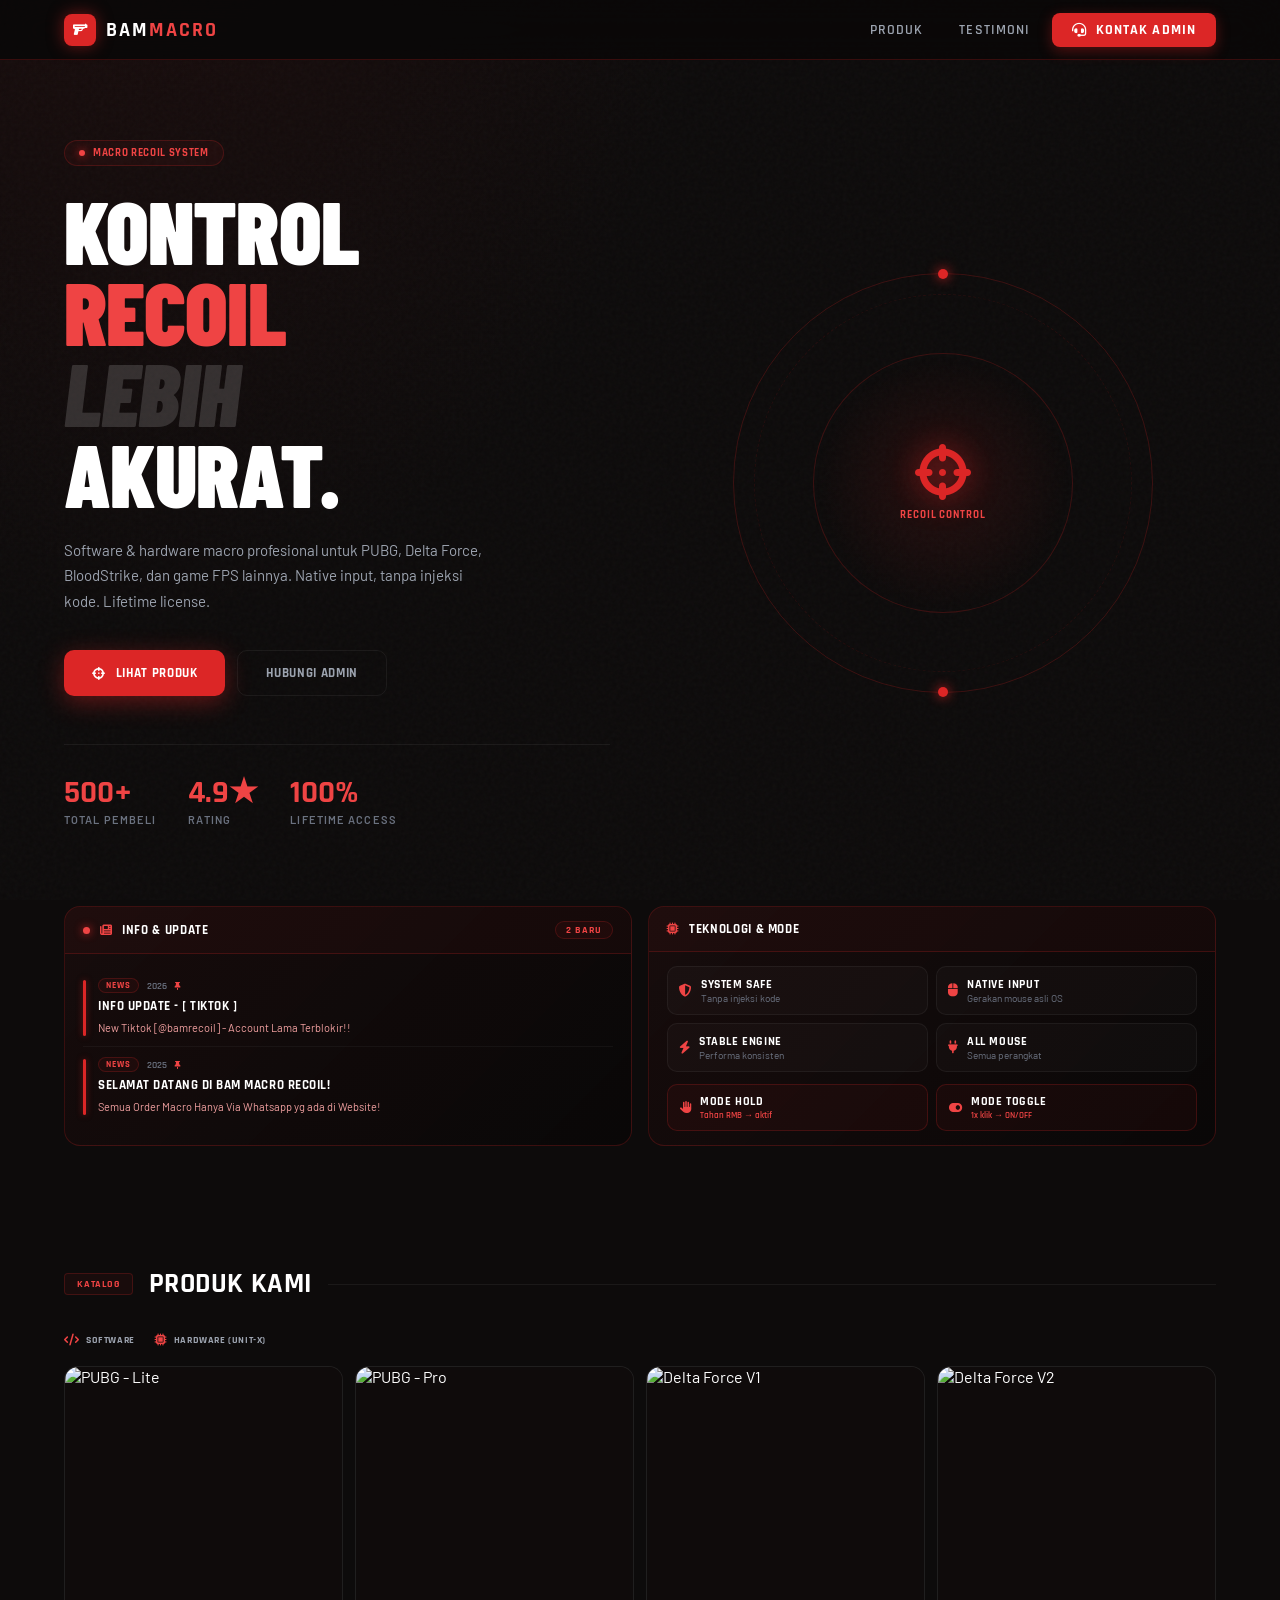
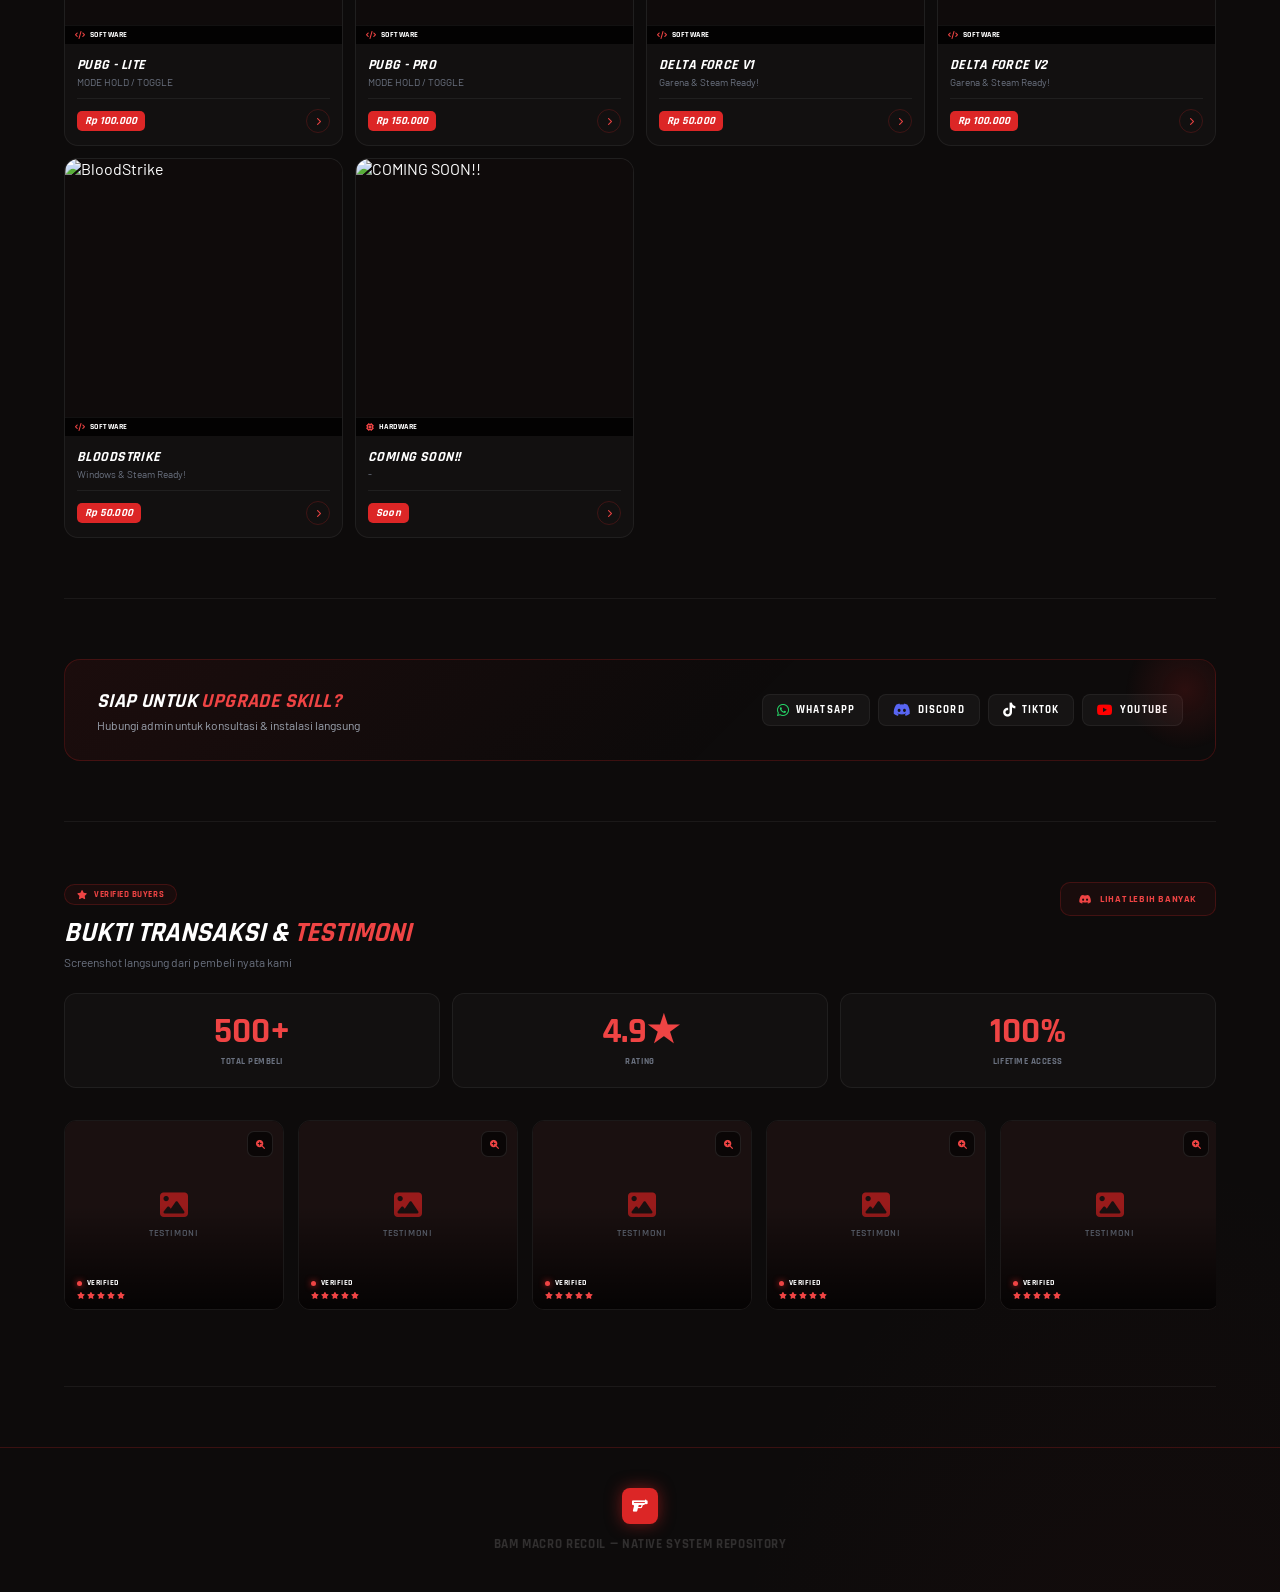
==== index.html @ 026c3eda "Add files via upload" ====
<!DOCTYPE html>
<html lang="id">
<head>
    <meta charset="UTF-8">
    <meta name="viewport" content="width=device-width, initial-scale=1.0">
    <title>BAM MACRO RECOIL</title>
    <link rel="stylesheet" href="https://cdnjs.cloudflare.com/ajax/libs/font-awesome/6.5.1/css/all.min.css">
    <link rel="preconnect" href="https://fonts.googleapis.com">
    <link href="https://fonts.googleapis.com/css2?family=Rajdhani:wght@400;500;600;700&family=Barlow+Condensed:ital,wght@0,400;0,700;0,900;1,400;1,700;1,900&family=Barlow:wght@400;500;600;700&display=swap" rel="stylesheet">
    <style>
        :root {
            --bg:        #0d0b0b;
            --bg2:       #120e0e;
            --bg3:       #1a1010;
            --red:       #dc2626;
            --red-bright:#ef4444;
            --red-dim:   #991b1b;
            --red-glow:  rgba(220,38,38,0.18);
            --red-border:rgba(220,38,38,0.22);
            --red-subtle:rgba(220,38,38,0.06);
            --white:     #ffffff;
            --gray:      #9ca3af;
            --gray-dim:  #6b7280;
            --card-bg:   rgba(255,255,255,0.025);
            --border:    rgba(255,255,255,0.06);
        }

        * { box-sizing: border-box; margin: 0; padding: 0; }

        html { scroll-behavior: smooth; }

        body {
            background-color: var(--bg);
            background-image:
                radial-gradient(ellipse 80% 50% at 10% -10%, rgba(220,38,38,0.08) 0%, transparent 60%),
                radial-gradient(ellipse 60% 40% at 90% 110%, rgba(153,27,27,0.06) 0%, transparent 60%);
            color: var(--white);
            font-family: 'Barlow', sans-serif;
            min-height: 100vh;
            overflow-x: hidden;
        }

        /* ── NOISE TEXTURE OVERLAY ── */
        body::before {
            content: '';
            position: fixed;
            inset: 0;
            background-image: url("data:image/svg+xml,%3Csvg viewBox='0 0 256 256' xmlns='http://www.w3.org/2000/svg'%3E%3Cfilter id='n'%3E%3CfeTurbulence type='fractalNoise' baseFrequency='0.9' numOctaves='4' stitchTiles='stitch'/%3E%3C/filter%3E%3Crect width='100%25' height='100%25' filter='url(%23n)' opacity='1'/%3E%3C/svg%3E");
            opacity: 0.03;
            pointer-events: none;
            z-index: 0;
        }

        /* ── TYPOGRAPHY ── */
        .font-display { font-family: 'Rajdhani', sans-serif; }

        /* ── NAVBAR ── */
        nav {
            position: fixed;
            top: 0; left: 0; right: 0;
            z-index: 100;
            height: 60px;
            display: flex;
            align-items: center;
            background: rgba(10, 8, 8, 0.92);
            backdrop-filter: blur(20px);
            border-bottom: 1px solid var(--red-border);
        }

        .nav-inner {
            max-width: 1200px;
            margin: 0 auto;
            padding: 0 24px;
            width: 100%;
            display: flex;
            align-items: center;
            justify-content: space-between;
        }

        .nav-logo {
            display: flex;
            align-items: center;
            gap: 10px;
            text-decoration: none;
        }

        .logo-icon {
            width: 32px; height: 32px;
            background: var(--red);
            border-radius: 8px;
            display: flex; align-items: center; justify-content: center;
            box-shadow: 0 0 16px rgba(220,38,38,0.5);
        }

        .logo-text {
            font-family: 'Rajdhani', sans-serif;
            font-weight: 700;
            font-size: 20px;
            letter-spacing: 0.1em;
            text-transform: uppercase;
            color: #fff;
        }

        .logo-text span { color: var(--red-bright); }

        .nav-links {
            display: flex;
            align-items: center;
            gap: 8px;
        }

        .nav-link {
            font-family: 'Rajdhani', sans-serif;
            font-weight: 600;
            font-size: 14px;
            letter-spacing: 0.08em;
            text-transform: uppercase;
            color: var(--gray);
            text-decoration: none;
            padding: 6px 14px;
            border-radius: 6px;
            transition: all 0.2s;
        }

        .nav-link:hover { color: #fff; background: rgba(255,255,255,0.05); }

        .nav-cta {
            font-family: 'Rajdhani', sans-serif;
            font-weight: 700;
            font-size: 14px;
            letter-spacing: 0.08em;
            text-transform: uppercase;
            background: var(--red);
            color: #fff;
            border: none;
            padding: 8px 20px;
            border-radius: 8px;
            cursor: pointer;
            transition: all 0.2s;
            display: flex; align-items: center; gap: 8px;
            box-shadow: 0 4px 14px rgba(220,38,38,0.35);
        }

        .nav-cta:hover {
            background: var(--red-bright);
            box-shadow: 0 4px 20px rgba(220,38,38,0.5);
            transform: translateY(-1px);
        }

        /* ── HERO ── */
        .hero {
            position: relative;
            padding: 140px 24px 80px;
            max-width: 1200px;
            margin: 0 auto;
            display: grid;
            grid-template-columns: 1fr 1fr;
            gap: 60px;
            align-items: center;
        }

        @media (max-width: 768px) {
            .hero { grid-template-columns: 1fr; padding: 100px 16px 60px; gap: 40px; }
            .hero-visual { display: none; }
            nav .nav-link { display: none; }
        }

        .hero-eyebrow {
            display: inline-flex;
            align-items: center;
            gap: 8px;
            font-family: 'Rajdhani', sans-serif;
            font-weight: 700;
            font-size: 11px;
            letter-spacing: 0.06em;
            text-transform: uppercase;
            color: var(--red-bright);
            background: var(--red-subtle);
            border: 1px solid var(--red-border);
            padding: 5px 14px;
            border-radius: 99px;
            margin-bottom: 24px;
        }

        .hero-eyebrow .dot {
            width: 6px; height: 6px;
            border-radius: 50%;
            background: var(--red-bright);
            box-shadow: 0 0 8px var(--red);
            animation: blink 1.4s ease infinite;
        }

        @keyframes blink { 0%,100%{opacity:1} 50%{opacity:0.3} }

        .hero-title {
            font-family: 'Barlow Condensed', sans-serif;
            font-weight: 900;
            font-size: clamp(52px, 7vw, 88px);
            line-height: 0.92;
            text-transform: uppercase;
            letter-spacing: -0.01em;
            margin-bottom: 24px;
        }

        .hero-title .line-red { color: var(--red-bright); display: block; }
        .hero-title .line-dim { color: rgba(255,255,255,0.15); display: block; font-style: italic; }

        .hero-desc {
            font-size: 15px;
            line-height: 1.7;
            color: var(--gray);
            margin-bottom: 36px;
            max-width: 420px;
        }

        .hero-actions {
            display: flex;
            gap: 12px;
            flex-wrap: wrap;
        }

        .btn-primary {
            font-family: 'Rajdhani', sans-serif;
            font-weight: 700;
            font-size: 13px;
            letter-spacing: 0.05em;
            text-transform: uppercase;
            background: var(--red);
            color: #fff;
            border: none;
            padding: 14px 28px;
            border-radius: 10px;
            cursor: pointer;
            transition: all 0.2s;
            display: flex; align-items: center; gap: 10px;
            box-shadow: 0 6px 24px rgba(220,38,38,0.4);
        }

        .btn-primary:hover {
            background: var(--red-bright);
            transform: translateY(-2px);
            box-shadow: 0 8px 30px rgba(220,38,38,0.55);
        }

        .btn-ghost {
            font-family: 'Rajdhani', sans-serif;
            font-weight: 700;
            font-size: 13px;
            letter-spacing: 0.05em;
            text-transform: uppercase;
            background: transparent;
            color: var(--gray);
            border: 1px solid var(--border);
            padding: 14px 28px;
            border-radius: 10px;
            cursor: pointer;
            transition: all 0.2s;
        }

        .btn-ghost:hover { border-color: rgba(255,255,255,0.2); color: #fff; }

        .hero-stats {
            display: flex;
            gap: 32px;
            margin-top: 48px;
            padding-top: 32px;
            border-top: 1px solid var(--border);
        }

        .hero-stat-num {
            font-family: 'Rajdhani', sans-serif;
            font-weight: 700;
            font-size: 32px;
            color: var(--red-bright);
            line-height: 1;
        }

        .hero-stat-label {
            font-size: 11px;
            color: var(--gray-dim);
            text-transform: uppercase;
            letter-spacing: 0.1em;
            font-weight: 600;
            margin-top: 4px;
        }

        /* Hero Visual */
        .hero-visual {
            position: relative;
            display: flex;
            align-items: center;
            justify-content: center;
        }

        .hero-visual-ring {
            width: 420px; height: 420px;
            border-radius: 50%;
            border: 1px solid var(--red-border);
            position: relative;
            display: flex; align-items: center; justify-content: center;
            animation: spin 20s linear infinite;
        }

        @keyframes spin { to { transform: rotate(360deg); } }

        .hero-visual-ring::before {
            content: '';
            position: absolute;
            inset: 20px;
            border-radius: 50%;
            border: 1px dashed rgba(220,38,38,0.1);
        }

        .hero-visual-center {
            width: 260px; height: 260px;
            border-radius: 50%;
            background: radial-gradient(circle, rgba(220,38,38,0.12) 0%, transparent 70%);
            border: 1px solid var(--red-border);
            display: flex; align-items: center; justify-content: center;
            animation: spin 20s linear infinite reverse;
            flex-direction: column;
            gap: 8px;
        }

        .hero-visual-icon {
            font-size: 56px;
            color: var(--red);
            text-shadow: 0 0 30px rgba(220,38,38,0.6);
        }

        .hero-visual-label {
            font-family: 'Rajdhani', sans-serif;
            font-weight: 700;
            font-size: 11px;
            letter-spacing: 0.08em;
            text-transform: uppercase;
            color: var(--red-bright);
        }

        .hero-orbit-dot {
            position: absolute;
            width: 10px; height: 10px;
            border-radius: 50%;
            background: var(--red);
            box-shadow: 0 0 12px var(--red);
        }

        /* ── MAIN CONTAINER ── */
        .container {
            max-width: 1200px;
            margin: 0 auto;
            padding: 0 24px;
            position: relative;
            z-index: 1;
        }

        /* ── SECTION HEADER ── */
        .section-header {
            display: flex;
            align-items: center;
            gap: 16px;
            margin-bottom: 32px;
        }

        .section-tag {
            font-family: 'Rajdhani', sans-serif;
            font-weight: 700;
            font-size: 10px;
            letter-spacing: 0.08em;
            text-transform: uppercase;
            color: var(--red-bright);
            background: var(--red-subtle);
            border: 1px solid var(--red-border);
            padding: 4px 12px;
            border-radius: 4px;
        }

        .section-title {
            font-family: 'Rajdhani', sans-serif;
            font-weight: 700;
            font-size: 28px;
            text-transform: uppercase;
            letter-spacing: 0.02em;
        }

        .section-line {
            flex: 1;
            height: 1px;
            background: var(--border);
        }

        /* ── DIVIDER ── */
        .divider {
            border: none;
            border-top: 1px solid var(--border);
            margin: 0;
        }

        /* ── SECTION WRAPPER ── */
        .section {
            padding: 60px 0;
            border-bottom: 1px solid var(--border);
        }

        /* ── ACCORDION ── */
        .accordion {
            border: 1px solid var(--red-border);
            border-radius: 12px;
            overflow: hidden;
            margin-bottom: 8px;
        }

        .accordion-trigger {
            width: 100%;
            background: var(--red-subtle);
            border: none;
            padding: 14px 18px;
            display: flex;
            align-items: center;
            justify-content: space-between;
            cursor: pointer;
            transition: background 0.2s;
        }

        .accordion-trigger:hover { background: rgba(220,38,38,0.09); }

        .accordion-trigger-left {
            display: flex;
            align-items: center;
            gap: 10px;
        }

        .accordion-trigger-left span {
            font-family: 'Rajdhani', sans-serif;
            font-weight: 700;
            font-size: 12px;
            letter-spacing: 0.06em;
            text-transform: uppercase;
            color: #fff;
        }

        .acc-icon { color: var(--red-bright); font-size: 11px; }
        .acc-chevron { color: #6b7280; font-size: 10px; transition: transform 0.3s; }

        .acc-badge {
            font-size: 8px;
            font-weight: 700;
            padding: 2px 8px;
            border-radius: 99px;
            background: var(--red-subtle);
            border: 1px solid var(--red-border);
            color: var(--red-bright);
            font-family: 'Rajdhani', sans-serif;
            letter-spacing: 0.1em;
            text-transform: uppercase;
        }

        .accordion-body {
            display: none;
            border-top: 1px solid var(--red-border);
        }

        /* ── PRODUCT GRID ── */
        .product-grid {
            display: grid;
            grid-template-columns: repeat(2, 1fr);
            gap: 12px;
        }

        @media (min-width: 640px) { .product-grid { grid-template-columns: repeat(3, 1fr); } }
        @media (min-width: 1024px) { .product-grid { grid-template-columns: repeat(4, 1fr); } }

        .product-card {
            background: var(--card-bg);
            border: 1px solid var(--border);
            border-radius: 14px;
            overflow: hidden;
            cursor: pointer;
            transition: all 0.25s ease;
            position: relative;
        }

        .product-card::before {
            content: '';
            position: absolute;
            inset: 0;
            border-radius: 14px;
            opacity: 0;
            background: linear-gradient(135deg, rgba(220,38,38,0.08) 0%, transparent 60%);
            transition: opacity 0.25s;
            pointer-events: none;
            z-index: 1;
        }

        .product-card:hover {
            border-color: var(--red-border);
            transform: translateY(-4px);
            box-shadow: 0 12px 40px rgba(220,38,38,0.12);
        }

        .product-card:hover::before { opacity: 1; }

        .product-img-wrap {
            width: 100%;
            aspect-ratio: 1;
            overflow: hidden;
            background: #0f0b0b;
            position: relative;
        }

        .product-img-wrap img {
            width: 100%; height: 100%;
            object-fit: cover;
            transition: transform 0.4s ease;
        }

        .product-card:hover .product-img-wrap img { transform: scale(1.07); }

        .product-type-strip {
            position: absolute;
            bottom: 0; left: 0; right: 0;
            padding: 4px 10px;
            display: flex; align-items: center; gap: 5px;
            backdrop-filter: blur(8px);
            background: rgba(0,0,0,0.75);
            border-top: 1px solid rgba(255,255,255,0.06);
        }

        .product-type-strip span {
            font-family: 'Rajdhani', sans-serif;
            font-weight: 700;
            font-size: 8px;
            letter-spacing: 0.06em;
            text-transform: uppercase;
            color: #fff;
        }

        .product-body { padding: 12px; }

        .product-name {
            font-family: 'Rajdhani', sans-serif;
            font-weight: 700;
            font-size: 14px;
            text-transform: uppercase;
            letter-spacing: 0.03em;
            color: #fff;
            margin-bottom: 2px;
            font-style: italic;
        }

        .product-subtitle {
            font-size: 10px;
            color: var(--gray-dim);
            margin-bottom: 10px;
        }

        .product-footer {
            display: flex;
            align-items: center;
            justify-content: space-between;
            padding-top: 10px;
            border-top: 1px solid var(--border);
        }

        .product-price {
            font-family: 'Rajdhani', sans-serif;
            font-weight: 700;
            font-size: 11px;
            letter-spacing: 0.02em;
            background: var(--red);
            color: #fff;
            padding: 3px 8px;
            border-radius: 5px;
            font-style: italic;
        }

        .product-arrow {
            width: 24px; height: 24px;
            border: 1px solid var(--red-border);
            border-radius: 50%;
            display: flex; align-items: center; justify-content: center;
            color: var(--red-bright);
            font-size: 8px;
            transition: all 0.2s;
        }

        .product-card:hover .product-arrow {
            background: var(--red);
            border-color: var(--red);
            color: #fff;
        }

        /* ── UPGRADE CTA BANNER ── */
        .upgrade-banner {
            display: flex;
            flex-direction: column;
            gap: 16px;
            align-items: flex-start;
            padding: 28px 32px;
            border-radius: 16px;
            background: linear-gradient(135deg, rgba(220,38,38,0.07) 0%, transparent 60%);
            border: 1px solid var(--red-border);
            position: relative;
            overflow: hidden;
        }

        @media (min-width: 640px) {
            .upgrade-banner { flex-direction: row; align-items: center; justify-content: space-between; }
        }

        .upgrade-banner::before {
            content: '';
            position: absolute;
            top: -30px; right: -30px;
            width: 120px; height: 120px;
            border-radius: 50%;
            background: radial-gradient(circle, rgba(220,38,38,0.15) 0%, transparent 70%);
        }

        .upgrade-title {
            font-family: 'Rajdhani', sans-serif;
            font-weight: 700;
            font-size: 20px;
            text-transform: uppercase;
            font-style: italic;
            letter-spacing: 0.02em;
        }

        .upgrade-title span { color: var(--red-bright); }
        .upgrade-sub { font-size: 12px; color: var(--gray); margin-top: 4px; }

        .social-pills {
            display: flex;
            flex-wrap: wrap;
            gap: 8px;
        }

        .social-pill {
            display: flex;
            align-items: center;
            gap: 7px;
            padding: 8px 14px;
            border-radius: 8px;
            background: rgba(255,255,255,0.04);
            border: 1px solid var(--border);
            cursor: pointer;
            transition: all 0.2s;
        }

        .social-pill:hover {
            border-color: var(--red-border);
            background: var(--red-subtle);
            transform: translateY(-1px);
        }

        .social-pill span {
            font-family: 'Rajdhani', sans-serif;
            font-weight: 700;
            font-size: 11px;
            letter-spacing: 0.1em;
            text-transform: uppercase;
            color: #fff;
        }

        /* ── STATS GRID ── */
        .stats-grid {
            display: grid;
            grid-template-columns: repeat(3, 1fr);
            gap: 12px;
            margin-bottom: 32px;
        }

        .stat-card {
            padding: 20px;
            border-radius: 12px;
            text-align: center;
            background: var(--card-bg);
            border: 1px solid var(--border);
            transition: border-color 0.2s;
        }

        .stat-card:hover { border-color: var(--red-border); }

        .stat-num {
            font-family: 'Rajdhani', sans-serif;
            font-weight: 700;
            font-size: 36px;
            color: var(--red-bright);
            line-height: 1;
        }

        .stat-label {
            font-family: 'Rajdhani', sans-serif;
            font-weight: 700;
            font-size: 9px;
            letter-spacing: 0.06em;
            text-transform: uppercase;
            color: var(--gray-dim);
            margin-top: 6px;
        }

        /* ── TESTIMONIAL SCROLL ── */
        .testi-scroll {
            display: flex;
            gap: 14px;
            overflow-x: auto;
            padding-bottom: 16px;
            scroll-snap-type: x mandatory;
            scrollbar-width: thin;
            scrollbar-color: var(--red-dim) transparent;
        }

        .testi-scroll::-webkit-scrollbar { height: 4px; }
        .testi-scroll::-webkit-scrollbar-thumb { background: var(--red-dim); border-radius: 10px; }

        .testi-card {
            min-width: 220px;
            max-width: 220px;
            height: 190px;
            flex-shrink: 0;
            scroll-snap-align: start;
            border-radius: 12px;
            overflow: hidden;
            border: 1px solid var(--border);
            position: relative;
            cursor: pointer;
            transition: all 0.25s ease;
        }

        .testi-card:hover {
            border-color: var(--red-border);
            transform: scale(1.02);
        }

        .testi-card img {
            width: 100%;
            height: 100%;
            object-fit: cover;
            object-position: top;
        }

        .testi-overlay {
            position: absolute;
            inset: 0;
            background: linear-gradient(to top, rgba(0,0,0,0.8) 0%, transparent 55%);
            pointer-events: none;
        }

        .testi-info {
            position: absolute;
            bottom: 0; left: 0; right: 0;
            padding: 10px 12px;
        }

        .testi-verified {
            display: flex;
            align-items: center;
            gap: 5px;
            margin-bottom: 4px;
        }

        .testi-verified-dot {
            width: 5px; height: 5px;
            border-radius: 50%;
            background: var(--red-bright);
            box-shadow: 0 0 6px var(--red);
        }

        .testi-verified span {
            font-family: 'Rajdhani', sans-serif;
            font-weight: 700;
            font-size: 8px;
            letter-spacing: 0.06em;
            text-transform: uppercase;
            color: #fff;
        }

        .testi-stars { display: flex; gap: 2px; }

        .testi-zoom {
            position: absolute;
            top: 10px; right: 10px;
            width: 26px; height: 26px;
            background: rgba(0,0,0,0.6);
            border-radius: 7px;
            display: flex; align-items: center; justify-content: center;
            border: 1px solid rgba(255,255,255,0.1);
        }

        /* ── LIGHTBOX ── */
        .lightbox {
            position: fixed;
            inset: 0;
            background: rgba(0,0,0,0.97);
            z-index: 200;
            display: none;
            align-items: center;
            justify-content: center;
            cursor: zoom-out;
        }

        .lightbox.active { display: flex; }

        .lightbox img {
            max-width: 90%;
            max-height: 88vh;
            border-radius: 10px;
        }

        /* ── FOOTER ── */
        footer {
            padding: 40px 24px;
            text-align: center;
            border-top: 1px solid var(--red-border);
        }

        .footer-brand {
            font-family: 'Rajdhani', sans-serif;
            font-weight: 700;
            font-size: 13px;
            letter-spacing: 0.05em;
            text-transform: uppercase;
            color: rgba(255,255,255,0.15);
        }

        /* ── MODAL BASE ── */
        .modal-overlay {
            position: fixed;
            inset: 0;
            z-index: 110;
            background: rgba(0,0,0,0.93);
            backdrop-filter: blur(12px);
            display: none;
            align-items: center;
            justify-content: center;
            padding: 16px;
            overflow-y: auto;
        }

        .modal-overlay.open { display: flex; }

        @keyframes modalIn {
            from { opacity: 0; transform: translateY(20px) scale(0.97); }
            to   { opacity: 1; transform: none; }
        }

        .modal-box {
            background: #150f0f;
            border: 1px solid var(--red-border);
            border-radius: 18px;
            overflow: hidden;
            width: 100%;
            max-width: 560px;
            position: relative;
            animation: modalIn 0.3s ease;
            my: auto;
        }

        .modal-close {
            position: absolute;
            top: 14px; right: 14px;
            z-index: 10;
            width: 32px; height: 32px;
            border-radius: 50%;
            background: rgba(255,255,255,0.06);
            border: 1px solid var(--red-border);
            color: #fff;
            font-size: 12px;
            cursor: pointer;
            display: flex; align-items: center; justify-content: center;
            transition: all 0.2s;
        }

        .modal-close:hover { background: var(--red); }

        /* Detail Modal specifics */
        .modal-header {
            padding: 20px 20px 16px;
            border-bottom: 1px solid var(--border);
            display: flex;
            align-items: flex-start;
            justify-content: space-between;
        }

        .modal-tag-pill {
            display: inline-block;
            font-family: 'Rajdhani', sans-serif;
            font-weight: 700;
            font-size: 9px;
            letter-spacing: 0.06em;
            text-transform: uppercase;
            padding: 3px 10px;
            border-radius: 99px;
            background: var(--red-subtle);
            border: 1px solid var(--red-border);
            color: var(--red-bright);
            margin-bottom: 6px;
        }

        .modal-title {
            font-family: 'Rajdhani', sans-serif;
            font-weight: 700;
            font-size: 20px;
            text-transform: uppercase;
            font-style: italic;
            letter-spacing: 0.02em;
        }

        .modal-price {
            font-family: 'Rajdhani', sans-serif;
            font-weight: 700;
            font-size: 18px;
            color: var(--red-bright);
            font-style: italic;
            white-space: nowrap;
        }

        .modal-lifetime {
            display: flex;
            align-items: center;
            gap: 5px;
            justify-content: flex-end;
            margin-top: 4px;
        }

        .modal-lifetime span {
            font-family: 'Rajdhani', sans-serif;
            font-weight: 700;
            font-size: 8px;
            letter-spacing: 0.06em;
            text-transform: uppercase;
            color: var(--red-bright);
        }

        .modal-video-wrap { border-bottom: 1px solid var(--border); }

        .modal-info-grid {
            display: grid;
            grid-template-columns: 1fr;
            border-bottom: 1px solid var(--border);
        }

        @media (min-width: 500px) { .modal-info-grid { grid-template-columns: repeat(3,1fr); } }

        .modal-info-col {
            padding: 16px;
            border-bottom: 1px solid var(--border);
        }

        @media (min-width: 500px) {
            .modal-info-col { border-bottom: none; border-right: 1px solid var(--border); }
            .modal-info-col:last-child { border-right: none; }
        }

        .modal-info-label {
            display: flex;
            align-items: center;
            gap: 6px;
            margin-bottom: 10px;
        }

        .modal-info-label span {
            font-family: 'Rajdhani', sans-serif;
            font-weight: 700;
            font-size: 9px;
            letter-spacing: 0.06em;
            text-transform: uppercase;
            color: var(--red-bright);
        }

        .modal-info-text {
            font-size: 11px;
            color: #9ca3af;
            line-height: 1.65;
        }

        .modal-info-list { list-style: none; display: flex; flex-direction: column; gap: 6px; }

        .modal-info-list li {
            display: flex;
            align-items: flex-start;
            gap: 7px;
            font-size: 11px;
            color: #9ca3af;
        }

        .modal-info-list li .ico { color: var(--red-bright); font-size: 8px; margin-top: 2px; }

        .modal-cta {
            padding: 16px;
            display: flex;
            gap: 10px;
        }

        .modal-btn-order {
            flex: 1;
            padding: 12px;
            background: var(--red);
            border: none;
            border-radius: 10px;
            color: #fff;
            font-family: 'Rajdhani', sans-serif;
            font-weight: 700;
            font-size: 12px;
            letter-spacing: 0.05em;
            text-transform: uppercase;
            cursor: pointer;
            transition: all 0.2s;
            display: flex; align-items: center; justify-content: center; gap: 8px;
            box-shadow: 0 4px 16px rgba(220,38,38,0.3);
        }

        .modal-btn-order:hover { background: var(--red-bright); }

        .modal-btn-wa {
            width: 46px;
            border-radius: 10px;
            background: rgba(255,255,255,0.04);
            border: 1px solid var(--border);
            cursor: pointer;
            display: flex; align-items: center; justify-content: center;
            color: #25d366;
            font-size: 18px;
            transition: all 0.2s;
        }

        .modal-btn-wa:hover { background: rgba(37,211,102,0.1); border-color: rgba(37,211,102,0.3); }

        /* Contact Modal */
        .contact-modal-box {
            background: #150f0f;
            border: 1px solid var(--red-border);
            border-radius: 18px;
            padding: 36px;
            width: 100%;
            max-width: 420px;
            position: relative;
            animation: modalIn 0.3s ease;
        }

        .contact-title {
            font-family: 'Rajdhani', sans-serif;
            font-weight: 700;
            font-size: 26px;
            text-transform: uppercase;
            font-style: italic;
            text-align: center;
            margin-bottom: 28px;
        }

        .social-link-row {
            display: flex;
            align-items: center;
            gap: 14px;
            padding: 14px 18px;
            border-radius: 12px;
            background: var(--card-bg);
            border: 1px solid var(--border);
            cursor: pointer;
            transition: all 0.2s;
            margin-bottom: 10px;
        }

        .social-link-row:hover {
            background: var(--red-subtle);
            border-color: var(--red-border);
            transform: translateX(4px);
        }

        .social-link-icon {
            width: 38px; height: 38px;
            border-radius: 10px;
            display: flex; align-items: center; justify-content: center;
            font-size: 18px;
            flex-shrink: 0;
        }

        .social-link-name {
            font-family: 'Rajdhani', sans-serif;
            font-weight: 700;
            font-size: 13px;
            letter-spacing: 0.08em;
            text-transform: uppercase;
            color: #fff;
        }

        /* ── NEWS CARDS ── */
        .news-item {
            border-radius: 12px;
            overflow: hidden;
            border: 1px solid var(--red-border);
            background: linear-gradient(135deg, var(--red-subtle) 0%, rgba(0,0,0,0.3) 100%);
            padding: 14px 16px;
            position: relative;
            margin-bottom: 8px;
        }

        .news-item::before {
            content: '';
            position: absolute;
            left: 0; top: 0; bottom: 0;
            width: 3px;
            background: var(--red);
            box-shadow: 0 0 8px rgba(220,38,38,0.6);
        }

        .news-item.pinned { padding-left: 20px; }

        .news-top {
            display: flex;
            align-items: center;
            justify-content: space-between;
            margin-bottom: 10px;
        }

        .news-tag-pill {
            display: inline-flex;
            align-items: center;
            gap: 5px;
            font-family: 'Rajdhani', sans-serif;
            font-weight: 700;
            font-size: 8px;
            letter-spacing: 0.06em;
            text-transform: uppercase;
            padding: 3px 10px;
            border-radius: 99px;
            background: var(--red-subtle);
            border: 1px solid var(--red-border);
            color: var(--red-bright);
        }

        .news-date {
            font-family: 'Rajdhani', sans-serif;
            font-weight: 700;
            font-size: 10px;
            color: var(--red-bright);
        }

        .news-pinned-badge {
            display: inline-flex;
            align-items: center;
            gap: 4px;
            font-family: 'Rajdhani', sans-serif;
            font-weight: 700;
            font-size: 8px;
            letter-spacing: 0.05em;
            text-transform: uppercase;
            padding: 2px 8px;
            border-radius: 99px;
            background: var(--red-subtle);
            border: 1px solid var(--red-border);
            color: var(--red-bright);
        }

        .news-title {
            font-family: 'Rajdhani', sans-serif;
            font-weight: 700;
            font-size: 15px;
            text-transform: uppercase;
            font-style: italic;
            color: #fff;
            letter-spacing: 0.02em;
            margin-bottom: 6px;
            line-height: 1.3;
        }

        .news-desc { font-size: 12px; color: #ef9f9f; line-height: 1.6; }

        /* ── TECH GRID ── */
        .tech-features {
            display: grid;
            grid-template-columns: repeat(2, 1fr);
            gap: 8px;
            padding: 16px;
        }

        @media (min-width: 640px) { .tech-features { grid-template-columns: repeat(4, 1fr); } }

        .tech-feature-item {
            display: flex;
            align-items: center;
            gap: 10px;
            padding: 12px;
            border-radius: 10px;
            background: var(--card-bg);
            border: 1px solid var(--border);
        }

        .tech-feature-item i { color: var(--red-bright); font-size: 14px; }

        .tech-feature-title {
            font-family: 'Rajdhani', sans-serif;
            font-weight: 700;
            font-size: 11px;
            text-transform: uppercase;
            color: #fff;
        }

        .tech-feature-sub { font-size: 9px; color: var(--gray-dim); margin-top: 1px; }

        .tech-modes {
            display: grid;
            grid-template-columns: 1fr 1fr;
            gap: 8px;
            padding: 0 16px 16px;
        }

        .tech-mode-card {
            border-radius: 10px;
            overflow: hidden;
            background: var(--card-bg);
            border: 1px solid var(--border);
        }

        .tech-mode-header {
            display: flex;
            align-items: center;
            gap: 8px;
            padding: 10px 12px;
            background: var(--red-subtle);
            border-bottom: 1px solid var(--border);
        }

        .tech-mode-header i { color: var(--red-bright); font-size: 11px; }

        .tech-mode-name {
            font-family: 'Rajdhani', sans-serif;
            font-weight: 700;
            font-size: 11px;
            text-transform: uppercase;
            font-style: italic;
            color: #fff;
            flex: 1;
        }

        .tech-mode-badge {
            font-family: 'Rajdhani', sans-serif;
            font-weight: 700;
            font-size: 7px;
            padding: 2px 7px;
            border-radius: 99px;
            background: var(--red-subtle);
            border: 1px solid var(--red-border);
            color: var(--red-bright);
            letter-spacing: 0.1em;
            text-transform: uppercase;
        }

        .tech-mode-body {
            padding: 10px 12px;
            font-size: 10px;
            color: var(--gray);
            line-height: 1.6;
        }

        /* Macro videos section */
        .macro-video-wrap {
            position: relative;
            width: 100%;
            padding-bottom: 56.25%;
            overflow: hidden;
            background: #000;
        }

        .macro-video-wrap img {
            position: absolute;
            inset: 0; width: 100%; height: 100%;
            object-fit: cover;
            opacity: 0.55;
            transition: opacity 0.25s;
        }

        .macro-video-wrap:hover img { opacity: 0.75; }

        /* Utilities */
        .text-red { color: var(--red-bright); }
        .pulse-dot {
            width: 7px; height: 7px;
            border-radius: 50%;
            background: var(--red-bright);
            box-shadow: 0 0 8px var(--red);
            animation: blink 1.4s ease infinite;
        }

        /* ── HERO HIGHLIGHT STRIP ── */
        .hero-highlight-strip {
            max-width: 1200px;
            margin: 0 auto;
            padding: 0 24px 60px;
            display: grid;
            grid-template-columns: 1fr 1fr;
            gap: 16px;
        }

        @media (max-width: 768px) {
            .hero-highlight-strip { grid-template-columns: 1fr; padding: 0 16px 48px; }
        }

        .highlight-card {
            border-radius: 16px;
            border: 1px solid var(--red-border);
            background: linear-gradient(135deg, rgba(220,38,38,0.05) 0%, rgba(0,0,0,0.3) 100%);
            overflow: hidden;
        }

        .highlight-card-header {
            display: flex;
            align-items: center;
            gap: 10px;
            padding: 14px 18px;
            border-bottom: 1px solid var(--red-border);
            background: rgba(220,38,38,0.04);
        }

        .highlight-card-title {
            font-family: 'Rajdhani', sans-serif;
            font-weight: 700;
            font-size: 13px;
            letter-spacing: 0.05em;
            text-transform: uppercase;
            color: #fff;
            flex: 1;
        }

        .highlight-card-badge {
            font-family: 'Rajdhani', sans-serif;
            font-weight: 700;
            font-size: 10px;
            letter-spacing: 0.1em;
            text-transform: uppercase;
            padding: 2px 10px;
            border-radius: 99px;
            background: var(--red-subtle);
            border: 1px solid var(--red-border);
            color: var(--red-bright);
        }

        .highlight-card-body { padding: 14px 18px; }

        /* News items inside hero */
        .hero-news-item {
            display: flex;
            gap: 12px;
            padding: 10px 0;
            border-bottom: 1px solid rgba(255,255,255,0.04);
        }
        .hero-news-item:last-child { border-bottom: none; padding-bottom: 0; }

        .hero-news-dot {
            width: 3px;
            border-radius: 99px;
            background: var(--red);
            box-shadow: 0 0 6px rgba(220,38,38,0.5);
            flex-shrink: 0;
            margin-top: 2px;
        }

        .hero-news-title {
            font-family: 'Rajdhani', sans-serif;
            font-weight: 700;
            font-size: 13px;
            color: #fff;
            line-height: 1.3;
            margin-bottom: 4px;
            text-transform: uppercase;
            letter-spacing: 0.04em;
        }

        .hero-news-desc {
            font-size: 11px;
            color: #ef9f9f;
            line-height: 1.55;
        }

        .hero-news-meta {
            display: flex;
            align-items: center;
            gap: 8px;
            margin-bottom: 5px;
        }

        .hero-news-tag {
            font-family: 'Rajdhani', sans-serif;
            font-weight: 700;
            font-size: 9px;
            letter-spacing: 0.1em;
            text-transform: uppercase;
            color: var(--red-bright);
            background: var(--red-subtle);
            border: 1px solid var(--red-border);
            padding: 1px 7px;
            border-radius: 99px;
        }

        .hero-news-date {
            font-family: 'Rajdhani', sans-serif;
            font-weight: 600;
            font-size: 10px;
            color: var(--gray-dim);
        }

        /* Tech highlight items */
        .tech-highlight-grid {
            display: grid;
            grid-template-columns: 1fr 1fr;
            gap: 8px;
            margin-bottom: 12px;
        }

        .tech-highlight-item {
            display: flex;
            align-items: center;
            gap: 9px;
            padding: 10px 11px;
            border-radius: 10px;
            background: rgba(255,255,255,0.025);
            border: 1px solid rgba(255,255,255,0.05);
            transition: border-color 0.2s;
        }

        .tech-highlight-item:hover { border-color: var(--red-border); }

        .tech-highlight-item i { color: var(--red-bright); font-size: 13px; flex-shrink: 0; }

        .tech-highlight-name {
            font-family: 'Rajdhani', sans-serif;
            font-weight: 700;
            font-size: 12px;
            text-transform: uppercase;
            letter-spacing: 0.05em;
            color: #fff;
        }

        .tech-highlight-sub { font-size: 10px; color: var(--gray-dim); }

        .tech-mode-row {
            display: grid;
            grid-template-columns: 1fr 1fr;
            gap: 8px;
        }

        .tech-mode-pill {
            display: flex;
            align-items: center;
            gap: 8px;
            padding: 9px 12px;
            border-radius: 10px;
            background: rgba(220,38,38,0.05);
            border: 1px solid var(--red-border);
        }

        .tech-mode-pill i { color: var(--red-bright); font-size: 12px; flex-shrink: 0; }

        .tech-mode-pill-name {
            font-family: 'Rajdhani', sans-serif;
            font-weight: 700;
            font-size: 12px;
            text-transform: uppercase;
            letter-spacing: 0.05em;
            color: #fff;
        }

        .tech-mode-pill-badge {
            font-family: 'Rajdhani', sans-serif;
            font-weight: 600;
            font-size: 9px;
            color: var(--red-bright);
            margin-top: 1px;
        }
    </style>
</head>
<body>

    <!-- ════ NAVBAR ════ -->
    <nav>
        <div class="nav-inner">
            <a href="#" class="nav-logo">
                <div class="logo-icon">
                    <i class="fa-solid fa-gun" style="color:#fff;font-size:13px;"></i>
                </div>
                <span class="logo-text">BAM<span>MACRO</span></span>
            </a>
            <div class="nav-links">
                <a href="#produk" class="nav-link">Produk</a>
                <a href="#testimoni" class="nav-link">Testimoni</a>
                <button class="nav-cta" onclick="openContact()">
                    <i class="fa-solid fa-headset"></i> Kontak Admin
                </button>
            </div>
        </div>
    </nav>

    <!-- ════ HERO ════ -->
    <section>
        <div class="hero">
            <!-- Left: Text -->
            <div>
                <div class="hero-eyebrow">
                    <div class="dot"></div>
                    Macro Recoil System
                </div>
                <h1 class="hero-title">
                    <span>Kontrol</span>
                    <span class="line-red">Recoil</span>
                    <span class="line-dim">Lebih</span>
                    <span style="color:#fff">Akurat.</span>
                </h1>
                <p class="hero-desc">
                    Software & hardware macro profesional untuk PUBG, Delta Force, BloodStrike, dan game FPS lainnya. Native input, tanpa injeksi kode. Lifetime license.
                </p>
                <div class="hero-actions">
                    <button class="btn-primary" onclick="document.getElementById('produk').scrollIntoView({behavior:'smooth'})">
                        <i class="fa-solid fa-crosshairs"></i> Lihat Produk
                    </button>
                    <button class="btn-ghost" onclick="openContact()">Hubungi Admin</button>
                </div>
                <div class="hero-stats">
                    <div>
                        <div class="hero-stat-num">500+</div>
                        <div class="hero-stat-label">Total Pembeli</div>
                    </div>
                    <div>
                        <div class="hero-stat-num">4.9★</div>
                        <div class="hero-stat-label">Rating</div>
                    </div>
                    <div>
                        <div class="hero-stat-num">100%</div>
                        <div class="hero-stat-label">Lifetime Access</div>
                    </div>
                </div>
            </div>

            <!-- Right: Visual -->
            <div class="hero-visual">
                <div class="hero-visual-ring">
                    <div class="hero-visual-center">
                        <i class="hero-visual-icon fa-solid fa-crosshairs"></i>
                        <div class="hero-visual-label">Recoil Control</div>
                    </div>
                    <div class="hero-orbit-dot" style="top:-5px;left:50%;transform:translateX(-50%);"></div>
                    <div class="hero-orbit-dot" style="bottom:-5px;left:50%;transform:translateX(-50%);"></div>
                </div>
            </div>
        </div>

        <!-- ── HERO HIGHLIGHT STRIP: INFO UPDATE + TEKNOLOGI ── -->
        <div class="hero-highlight-strip">

            <!-- Card 1: Info & Update -->
            <div class="highlight-card">
                <div class="highlight-card-header">
                    <div class="pulse-dot"></div>
                    <i class="fa-solid fa-newspaper" style="color:var(--red-bright);font-size:12px;"></i>
                    <span class="highlight-card-title">Info & Update</span>
                    <span id="hero-news-badge" class="highlight-card-badge"></span>
                </div>
                <div class="highlight-card-body" id="hero-news-container">
                    <!-- rendered by JS -->
                </div>
            </div>

            <!-- Card 2: Teknologi -->
            <div class="highlight-card">
                <div class="highlight-card-header">
                    <i class="fa-solid fa-microchip" style="color:var(--red-bright);font-size:12px;"></i>
                    <span class="highlight-card-title">Teknologi & Mode</span>
                </div>
                <div class="highlight-card-body">
                    <div class="tech-highlight-grid">
                        <div class="tech-highlight-item">
                            <i class="fa-solid fa-shield-halved"></i>
                            <div><div class="tech-highlight-name">System Safe</div><div class="tech-highlight-sub">Tanpa injeksi kode</div></div>
                        </div>
                        <div class="tech-highlight-item">
                            <i class="fa-solid fa-computer-mouse"></i>
                            <div><div class="tech-highlight-name">Native Input</div><div class="tech-highlight-sub">Gerakan mouse asli OS</div></div>
                        </div>
                        <div class="tech-highlight-item">
                            <i class="fa-solid fa-bolt"></i>
                            <div><div class="tech-highlight-name">Stable Engine</div><div class="tech-highlight-sub">Performa konsisten</div></div>
                        </div>
                        <div class="tech-highlight-item">
                            <i class="fa-solid fa-plug"></i>
                            <div><div class="tech-highlight-name">All Mouse</div><div class="tech-highlight-sub">Semua perangkat</div></div>
                        </div>
                    </div>
                    <div class="tech-mode-row">
                        <div class="tech-mode-pill">
                            <i class="fa-solid fa-hand"></i>
                            <div>
                                <div class="tech-mode-pill-name">Mode Hold</div>
                                <div class="tech-mode-pill-badge">Tahan RMB → aktif</div>
                            </div>
                        </div>
                        <div class="tech-mode-pill">
                            <i class="fa-solid fa-toggle-on"></i>
                            <div>
                                <div class="tech-mode-pill-name">Mode Toggle</div>
                                <div class="tech-mode-pill-badge">1x klik → ON/OFF</div>
                            </div>
                        </div>
                    </div>
                </div>
            </div>

        </div>
    </section>

    <!-- ════ MAIN CONTENT ════ -->
    <main class="container" style="padding-bottom:60px;">

        <!-- ── PRODUCT CATALOG ── -->
        <div id="produk" class="section">
            <div class="section-header">
                <span class="section-tag">Katalog</span>
                <h2 class="section-title">Produk Kami</h2>
                <div class="section-line"></div>
            </div>
            <!-- Legend -->
            <div style="display:flex;align-items:center;gap:20px;margin-bottom:20px;">
                <div style="display:flex;align-items:center;gap:7px;">
                    <i class="fa-solid fa-code" style="color:var(--red-bright);font-size:12px;"></i>
                    <span style="font-family:'Rajdhani',sans-serif;font-weight:700;font-size:10px;letter-spacing:0.06em;text-transform:uppercase;color:var(--gray);">Software</span>
                </div>
                <div style="display:flex;align-items:center;gap:7px;">
                    <i class="fa-solid fa-microchip" style="color:var(--red-bright);font-size:12px;"></i>
                    <span style="font-family:'Rajdhani',sans-serif;font-weight:700;font-size:10px;letter-spacing:0.06em;text-transform:uppercase;color:var(--gray);">Hardware (Unit-X)</span>
                </div>
            </div>
            <div id="product-list" class="product-grid"></div>
        </div>

        <!-- ── UPGRADE CTA ── -->
        <div class="section">
            <div class="upgrade-banner">
                <div>
                    <div class="upgrade-title">Siap untuk <span>Upgrade Skill?</span></div>
                    <div class="upgrade-sub">Hubungi admin untuk konsultasi & instalasi langsung</div>
                </div>
                <div id="footer-social-container" class="social-pills"></div>
            </div>
        </div>

        <!-- ── TESTIMONIALS ── -->
        <div id="testimoni" class="section">
            <div style="display:flex;flex-wrap:wrap;align-items:flex-start;justify-content:space-between;gap:16px;margin-bottom:24px;">
                <div>
                    <div style="display:inline-flex;align-items:center;gap:7px;padding:4px 12px;border-radius:99px;background:var(--red-subtle);border:1px solid var(--red-border);margin-bottom:10px;">
                        <i class="fa-solid fa-star" style="color:var(--red-bright);font-size:9px;"></i>
                        <span style="font-family:'Rajdhani',sans-serif;font-weight:700;font-size:9px;letter-spacing:0.06em;text-transform:uppercase;color:var(--red-bright);">Verified Buyers</span>
                    </div>
                    <h2 style="font-family:'Rajdhani',sans-serif;font-weight:700;font-size:28px;text-transform:uppercase;font-style:italic;">Bukti Transaksi & <span class="text-red">Testimoni</span></h2>
                    <p style="font-size:12px;color:var(--gray-dim);margin-top:4px;">Screenshot langsung dari pembeli nyata kami</p>
                </div>
                <button onclick="goTo('discord')" style="display:flex;align-items:center;gap:8px;padding:10px 18px;border-radius:10px;background:var(--red-subtle);border:1px solid var(--red-border);color:var(--red-bright);font-family:'Rajdhani',sans-serif;font-weight:700;font-size:10px;letter-spacing:0.06em;text-transform:uppercase;cursor:pointer;transition:all 0.2s;flex-shrink:0;" onmouseover="this.style.background='rgba(255,255,255,0.08)'" onmouseout="this.style.background='var(--red-subtle)'">
                    <i class="fa-brands fa-discord"></i> Lihat Lebih Banyak
                </button>
            </div>

            <!-- Stats -->
            <div class="stats-grid">
                <div class="stat-card">
                    <div class="stat-num">500+</div>
                    <div class="stat-label">Total Pembeli</div>
                </div>
                <div class="stat-card">
                    <div class="stat-num">4.9★</div>
                    <div class="stat-label">Rating</div>
                </div>
                <div class="stat-card">
                    <div class="stat-num">100%</div>
                    <div class="stat-label">Lifetime Access</div>
                </div>
            </div>

            <!-- Scroll Gallery -->
            <div id="testi-scroll-container" class="testi-scroll"></div>
        </div>

    </main>

    <!-- ════ FOOTER ════ -->
    <footer>
        <div class="logo-icon" style="margin:0 auto 12px;width:36px;height:36px;">
            <i class="fa-solid fa-gun" style="color:#fff;font-size:14px;"></i>
        </div>
        <div class="footer-brand">BAM Macro Recoil — Native System Repository</div>
    </footer>

    <!-- ════ LIGHTBOX ════ -->
    <div id="lightbox" class="lightbox" onclick="closeLightbox()">
        <img id="lightbox-img" src="" alt="Testimonial Preview">
    </div>

    <!-- ════ CONTACT MODAL ════ -->
    <div id="contact-modal" class="modal-overlay" onclick="if(event.target===this)closeContact()">
        <div class="contact-modal-box">
            <button class="modal-close" onclick="closeContact()"><i class="fa-solid fa-xmark"></i></button>
            <h2 class="contact-title">Hubungi <span class="text-red">Kami</span></h2>
            <div id="social-links-container"></div>
        </div>
    </div>

    <!-- ════ DETAIL MODAL ════ -->
    <div id="detail-modal" class="modal-overlay" onclick="if(event.target===this)closeDetail()" style="align-items:flex-start;padding:20px;">
        <div class="modal-box" style="margin:auto;">
            <button class="modal-close" onclick="closeDetail()"><i class="fa-solid fa-xmark"></i></button>

            <!-- Header -->
            <div class="modal-header">
                <div style="flex:1;min-width:0;padding-right:12px;">
                    <div id="modal-tag" class="modal-tag-pill">TAG</div>
                    <h2 id="modal-title" class="modal-title">TITLE</h2>
                </div>
                <div style="text-align:right;flex-shrink:0;">
                    <div id="modal-price" class="modal-price">PRICE</div>
                    <div class="modal-lifetime">
                        <div style="width:6px;height:6px;border-radius:50%;background:var(--red-bright);box-shadow:0 0 5px var(--red);"></div>
                        <span>Lifetime</span>
                    </div>
                </div>
            </div>

            <!-- Video -->
            <div id="modal-video-wrapper" class="modal-video-wrap"></div>

            <!-- Info Panels -->
            <div class="modal-info-grid">
                <div class="modal-info-col">
                    <div class="modal-info-label">
                        <i class="fa-solid fa-circle-info" style="color:var(--red-bright);font-size:9px;"></i>
                        <span>Deskripsi</span>
                    </div>
                    <p id="modal-desc" class="modal-info-text">-</p>
                </div>
                <div class="modal-info-col">
                    <div class="modal-info-label">
                        <i class="fa-solid fa-microchip" style="color:var(--red-bright);font-size:9px;"></i>
                        <span>Spesifikasi</span>
                    </div>
                    <ul id="modal-specs" class="modal-info-list"></ul>
                </div>
                <div class="modal-info-col">
                    <div class="modal-info-label">
                        <i class="fa-solid fa-cart-shopping" style="color:var(--red-bright);font-size:9px;"></i>
                        <span>Cara Beli</span>
                    </div>
                    <ol id="modal-howto" class="modal-info-list"></ol>
                </div>
            </div>

            <!-- CTA -->
            <div class="modal-cta">
                <button class="modal-btn-order" onclick="openContact()">
                    <i class="fa-solid fa-bolt"></i> Order Sekarang
                </button>
                <button class="modal-btn-wa" onclick="goTo('whatsapp')">
                    <i class="fa-brands fa-whatsapp"></i>
                </button>
            </div>
        </div>
    </div>

    <script>
        // ══════════════════════════════════════════
        // CONFIG
        // ══════════════════════════════════════════
        const CONFIG = {
            social: {
                whatsapp: "https://api.whatsapp.com/send/?phone=6289697523717",
                tiktok:   "https://www.tiktok.com/@bampermana_",
                youtube:  "https://www.youtube.com/channel/UCKydA45oOtKMmzxML44aTbg",
                discord:  "https://discord.com/invite/zpuM9PRSdQ"
            },
            macroVideos: {
                hold:       "kQkogbvjyO4",
                toggle:     "Pl_wKZWLln8",
                firerecoil: "yAZevdf3xw8"
            }
        };

        // ══════════════════════════════════════════
        // NEWS
        // ══════════════════════════════════════════
        const NEWS_ITEMS = [
            {
                title:  "INFO UPDATE - [ TIKTOK ]",
                date:   "2026",
                tag:    "News",
                desc:   "New Tiktok [@bamrecoil] - Account Lama Terblokir!!",
                pinned: true
            },
            {
                title:  "Selamat Datang di BAM Macro Recoil!",
                date:   "2025",
                tag:    "News",
                desc:   "Semua Order Macro Hanya Via Whatsapp yg ada di Website!",
                pinned: true
            }
        ];

        // ══════════════════════════════════════════
        // TESTIMONIALS
        // ══════════════════════════════════════════
        const TESTIMONIAL_IMAGES = [
            "https://cdn.discordapp.com/attachments/1398773494724034580/1400143345304604842/WhatsApp_Image_2025-07-27_at_04.07.18_ecdc15a2.jpg?ex=69b18f1a&is=69b03d9a&hm=e874ea3b9b3e8055d8aaa0a6c7814a8bafaa5171046e5a5baaa3e1493756543e&",
            "https://cdn.discordapp.com/attachments/1398773494724034580/1400520602758021251/IMG_5250.png?ex=69b0f434&is=69afa2b4&hm=bbe7ecfd83d23ebbb7bff957c7fad3f99de74283de29660a1292542efce327a0&",
            "https://cdn.discordapp.com/attachments/1398773494724034580/1402673371690565662/WhatsApp_Image_2025-08-06_at_22.22.38.jpeg?ex=69b188e0&is=69b03760&hm=21071a95acc955006d54453716595ee9fc28893dba4706d8313b0cf77d377d0f&",
            "https://cdn.discordapp.com/attachments/1398773494724034580/1404141201833066547/IMG_5289.JPG?ex=69b199e6&is=69b04866&hm=d8f6d95c5e5a284a70c50a15f33f3954fa339c41045f03d9074ffb0768af274d&",
            "https://cdn.discordapp.com/attachments/1398773494724034580/1405016591594291220/IMG_5298.png?ex=69b17d6b&is=69b02beb&hm=00a7a222aad2bc8c2925055d215dd7dcb770ff344d4a0c0a430e145d6d62f5d2&",
            "https://cdn.discordapp.com/attachments/1398773494724034580/1405224998804783234/IMG_5303.png?ex=69b196c3&is=69b04543&hm=09d75cd3eb74cbc30ea982db0313fee819d5427c05149174d491dd986f42f57b&",
            "https://cdn.discordapp.com/attachments/1398773494724034580/1405224958673813604/IMG_5304.png?ex=69b196b9&is=69b04539&hm=e8466cfb245b8f1294ee48e7226ed8c5cdefd96b08b16fcc858b71757bc0ebf2&",
            "https://cdn.discordapp.com/attachments/1398773494724034580/1406254819756216393/A0418BDD-296B-4269-A19E-8B96EBCAE1FC.jpg?ex=69b1615b&is=69b00fdb&hm=3563b30b3ca3f449597f57b09e8e5d7332a268c81160d2750db2312904bf8d68&",
            "https://cdn.discordapp.com/attachments/1398773494724034580/1406293130990588044/0FDB0B46-93F7-419E-940B-DD56A5D43870.jpg?ex=69b1850a&is=69b0338a&hm=cdee8eea22441b5fdf154b99e2c1b0d017470c403abe1b598767676039a48376&",
            "https://cdn.discordapp.com/attachments/1398773494724034580/1406482458685210634/IMG_5332.png?ex=69b18c9d&is=69b03b1d&hm=dfb5df11f3fbd39a3585720e9ac692d9c13cb0e16b0c87031ac4bdb9da89037f&",
            "https://cdn.discordapp.com/attachments/1398773494724034580/1406554302163451915/Untitled.jpg?ex=69b126c6&is=69afd546&hm=fed498e0be8316c90a63e6005b53ecb4a3419a16985ae5b1b093b3e2b5061503&",
            "https://cdn.discordapp.com/attachments/1398773494724034580/1406688266954215556/IMG_5524.png?ex=69b0fac9&is=69afa949&hm=cc7212b2f0ead70542bc5e77c63372e9f2c73702d59a3ecc81a0ef1fce1cb44a&",
            "https://cdn.discordapp.com/attachments/1398773494724034580/1406688308423037032/IMG_5523.png?ex=69b0fad3&is=69afa953&hm=76641853c5ddc3b250f830a35493a90f3124eaba9fefd81e884a526c3a037249&",
            "https://cdn.discordapp.com/attachments/1398773494724034580/1406898518714486814/IMG_5529.png?ex=69b115d9&is=69afc459&hm=c660a465a062808f011ec604ac5829bbb98fc4403e76fcb0e2efcce6d1d023b1&",
            "https://cdn.discordapp.com/attachments/1415047580718465035/1415048902524014722/IMG_5771.png?ex=69b112bc&is=69afc13c&hm=a9a2129a7172f58b36cf89a095a08efb471a579eb5679c329b87337fab0463c4&",
            "https://cdn.discordapp.com/attachments/1415047580718465035/1415048919594827846/IMG_5770.png?ex=69b112c0&is=69afc140&hm=02292f0bde78d2d6b010731607892c7350d57e27f55280caca4e8f10cf0a0e4e&",
            "https://cdn.discordapp.com/attachments/1415047580718465035/1415318216141443112/IMG_5785.png?ex=69b164ce&is=69b0134e&hm=dbfac9230c9e81ddcf65c302c737a973c1332eb468d73b838cc5d3b0ef563e03&",
            "https://cdn.discordapp.com/attachments/1415047580718465035/1416080164227518534/IMG_5825.png?ex=69b1876c&is=69b035ec&hm=35f69210934114251a671f9e1f9649d6bfe603cc0e8a3d66b8256ed43ace8bab&",
            "https://cdn.discordapp.com/attachments/1415047580718465035/1453311910307954718/IMG_6046.png?ex=69b12fb0&is=69afde30&hm=ba5f8815fd522d8601ddbc19275a9612cc8d54bc78796a70224fadae181692b3&",
            "https://cdn.discordapp.com/attachments/1415047580718465035/1456154145789837434/IMG_6053.png?ex=69b0faba&is=69afa93a&hm=85b669832f3a2be9e640fab715101e16a800569ed3cf2fa8bb96fdf648357ad9&",
            "https://cdn.discordapp.com/attachments/1398773494724034580/1482123240150405191/IMG_6166.png?ex=69b7c894&is=69b67714&hm=6b80b5495aa1ab46e1a2f983ab43d1ccc5eb5880b6483c1502214d0ed5fd2044&",
            "https://cdn.discordapp.com/attachments/1398773494724034580/1485197055524732980/IMG_6190.png?ex=69c0fd0b&is=69bfab8b&hm=d54d7f47a4689ab4deab0da54edc8c67d213e0fbfcc6cffdd02ee168a7d8a173&",
            "https://cdn.discordapp.com/attachments/1415047580718465035/1485266851939487824/IMG_6191.png?ex=69c13e0c&is=69bfec8c&hm=1c9b5a5d240acf5861b847472812812244979ed44fff428491bbbb715cd574dd&",
            "https://cdn.discordapp.com/attachments/1415047580718465035/1486250419264032788/IMG_6198.png?ex=69c4d211&is=69c38091&hm=c634949d34e6e354a8f1886074d63708ae568de725f2ac115f37b44073de3600&",
            "https://cdn.discordapp.com/attachments/1415047580718465035/1486285527899443291/IMG_6201.png?ex=69c4f2c3&is=69c3a143&hm=e0eccf16721f06cd28031edae3441094c17ffe9954979de9f9f140549d6d247b&"
        ];

        // ══════════════════════════════════════════
        // PRODUCTS
        // ══════════════════════════════════════════
        const PRODUCTS = [
            {
                id: "pubg-sw-lite",
                name: "PUBG  -  Lite",
                subtitle: "MODE HOLD / TOGGLE",
                price: "Rp 100.000 (Lifetime)",
                tag: "PUBG (Software)",
                image: "https://4kwallpapers.com/images/wallpapers/playerunknowns-2732x2732-20844.jpg",
                videoId: "YoyGEKerbjc",
                video1Label: "Demo Mode Hold",
                videoId2: "n7DOgW1gn5w",
                video2Label: "Demo Mode Toggle",
                desc: "Macro PUBG ini dirancang aktif saat ADS (Aim Down Sight), membantu mengontrol recoil secara otomatis sehingga tembakan lebih stabil dan akurat.",
                specs: ["OS: Windows 10 / 11", "Semua jenis mouse", "Tanpa injeksi kode", "Lifetime license"],
                howto: ["Hubungi admin via WhatsApp/Discord", "Kirim bukti pembayaran", "Admin kirim file + panduan instalasi", "Aktifkan & langsung pakai"],
            },
            {
                id: "pubg-sw-fr",
                name: "PUBG  -  Pro",
                subtitle: "MODE HOLD / TOGGLE",
                price: "Rp 150.000 (Lifetime)",
                tag: "PUBG (Software)",
                image: "https://gamerant.com/wp-content/uploads/2021/08/pubg-battlegrounds-silly-name.jpg",
                videoId: "yCeOoyfk2Rk",
                video1Label: "Demo Pro Mode Hold",
                videoId2: "KuPa3mpymDo",
                video2Label: "Demo Pro Mode Toggle",
                desc: "Macro PUBG Pro mendukung ADS dan hipfire. Kontrol recoil aktif di semua kondisi, berbeda dari versi Lite yang hanya ADS.",
                specs: ["OS: Windows 10 / 11", "Semua jenis mouse", "Tanpa injeksi kode", "Lifetime license"],
                howto: ["Hubungi admin via WhatsApp/Discord", "Kirim bukti pembayaran", "Admin kirim file + panduan instalasi", "Aktifkan & langsung pakai"],
            },
            {
                id: "delta-v1-sw",
                name: "Delta Force V1",
                subtitle: "Garena & Steam Ready!",
                price: "Rp 50.000 (Lifetime)",
                tag: "DeltaForce (Software)",
                image: "https://cdn-cf.gamivo.com/image_cover.jpg?f=524077&n=0c6d6469-85d0-4402-8cde-f9b042f00547.jpg&h=ab453b3db334aec27f4bded205e0d850",
                videoId: "zG8VmiLS0rw",
                video1Label: "Demo Delta Force V1",
                videoId2: "-",
                video2Label: "Gameplay Proof",
                desc: "Macro Delta Force V1 kompatibel versi Garena & Steam. Native logic tanpa library luar, aman dan stabil.",
                specs: ["OS: Windows 10 / 11", "Garena & Steam", "Semua jenis mouse", "Lifetime license"],
                howto: ["Hubungi admin via WhatsApp/Discord", "Kirim bukti pembayaran", "Admin kirim file + panduan instalasi", "Aktifkan & langsung pakai"],
            },
            {
                id: "delta-v2-sw",
                name: "Delta Force V2",
                subtitle: "Garena & Steam Ready!",
                price: "Rp 100.000 (Lifetime)",
                tag: "DeltaForce (Software)",
                image: "https://cdn-cf.gamivo.com/image_cover.jpg?f=524077&n=0c6d6469-85d0-4402-8cde-f9b042f00547.jpg&h=ab453b3db334aec27f4bded205e0d850",
                videoId: "Od8l251f13M",
                video1Label: "Demo Delta Force V2",
                videoId2: "-",
                video2Label: "Gameplay Proof",
                desc: "Macro Delta Force V2 dengan kontrol lebih presisi. Setting lebih lengkap, cocok untuk player yang ingin performa maksimal.",
                specs: ["OS: Windows 10 / 11", "Garena & Steam", "Semua jenis mouse", "Lifetime license"],
                howto: ["Hubungi admin via WhatsApp/Discord", "Kirim bukti pembayaran", "Admin kirim file + panduan instalasi", "Aktifkan & langsung pakai"],
            },
            {
                id: "bloodstrike-sw",
                name: "BloodStrike",
                subtitle: "Windows & Steam Ready!",
                price: "Rp 50.000 (Lifetime)",
                tag: "BloodStrike (Software)",
                image: "https://static.tophub.id/tophub/product/blood-strike-0_0dfWa-N75.webp?tr=w-640",
                videoId: "-ucNJ4KahjI",
                video1Label: "Demo BloodStrike",
                videoId2: "-",
                video2Label: "Gameplay Proof",
                desc: "Macro BloodStrike untuk Windows & Steam. Optimasi FPS & input, respon cepat dan stabil di semua kondisi game.",
                specs: ["OS: Windows 10 / 11", "Windows & Steam", "Semua jenis mouse", "Lifetime license"],
                howto: ["Hubungi admin via WhatsApp/Discord", "Kirim bukti pembayaran", "Admin kirim file + panduan instalasi", "Aktifkan & langsung pakai"],
            },
            {
                id: "pubg-hw",
                name: "COMING SOON!!",
                subtitle: "-",
                price: "-",
                tag: "(UNIT-X)",
                image: "https://media.indiedb.com/images/games/1/43/42826/COMING_SOON.jpg",
                videoId: "-",
                video1Label: "Teaser",
                videoId2: "-",
                video2Label: "Preview",
                desc: "Produk hardware Unit-X sedang dalam pengembangan. Stay tuned untuk update selanjutnya!",
                specs: ["Info segera hadir", "Follow sosial media kami"],
                howto: ["Pantau terus update di Discord & TikTok"],
            }
        ];

        // ══════════════════════════════════════════
        // STATE
        // ══════════════════════════════════════════
        let activeVideoId = '';
        let activeVideoId2 = '';

        // ══════════════════════════════════════════
        // ACCORDION
        // ══════════════════════════════════════════
        function toggleAcc(id) {
            const el   = document.getElementById(id);
            const icon = document.getElementById(id + '-icon');
            const open = el.style.display === 'block';
            el.style.display = open ? 'none' : 'block';
            if (icon) icon.style.transform = open ? 'rotate(0deg)' : 'rotate(180deg)';
        }

        function openAccordion(id) {
            const el   = document.getElementById(id);
            const icon = document.getElementById(id + '-icon');
            if (el) { el.style.display = 'block'; if (icon) icon.style.transform = 'rotate(180deg)'; }
        }

        // ══════════════════════════════════════════
        // RENDER NEWS
        // ══════════════════════════════════════════
        function renderNews() {
            const container = document.getElementById('hero-news-container');
            if (!container) return;
            const sorted = [...NEWS_ITEMS].sort((a, b) => (b.pinned ? 1 : 0) - (a.pinned ? 1 : 0));
            const badge = document.getElementById('hero-news-badge');
            if (badge && sorted.length > 0) badge.textContent = sorted.length + ' baru';
            container.innerHTML = sorted.map(n => `
                <div class="hero-news-item">
                    <div class="hero-news-dot"></div>
                    <div style="flex:1;min-width:0;">
                        <div class="hero-news-meta">
                            <span class="hero-news-tag">${n.tag}</span>
                            <span class="hero-news-date">${n.date}</span>
                            ${n.pinned ? '<span style="font-size:9px;color:var(--red-bright);"><i class="fa-solid fa-thumbtack" style="font-size:8px;"></i></span>' : ''}
                        </div>
                        <div class="hero-news-title">${n.title}</div>
                        <div class="hero-news-desc">${n.desc}</div>
                    </div>
                </div>
            `).join('');
        }

        // ══════════════════════════════════════════
        // RENDER PRODUCTS
        // ══════════════════════════════════════════
        function renderProducts() {
            const list = document.getElementById('product-list');
            list.innerHTML = PRODUCTS.map(p => {
                const isHW = p.tag.toLowerCase().includes('unit-x');
                return `
                <div class="product-card" onclick="openDetail('${p.id}')">
                    <div class="product-img-wrap">
                        <img src="${p.image}" alt="${p.name}" loading="lazy">
                        <div class="product-type-strip">
                            <i class="fa-solid ${isHW ? 'fa-microchip' : 'fa-code'}" style="color:var(--red-bright);font-size:8px;"></i>
                            <span>${isHW ? 'Hardware' : 'Software'}</span>
                        </div>
                    </div>
                    <div class="product-body">
                        <div class="product-name">${p.name}</div>
                        <div class="product-subtitle">${p.subtitle}</div>
                        <div class="product-footer">
                            <span class="product-price">${p.price !== '-' ? p.price.split(' ')[0] + ' ' + p.price.split(' ')[1] : 'Soon'}</span>
                            <div class="product-arrow"><i class="fa-solid fa-chevron-right"></i></div>
                        </div>
                    </div>
                </div>`;
            }).join('');
        }

        // ══════════════════════════════════════════
        // RENDER TESTIMONIALS
        // ══════════════════════════════════════════
        const STAR_HTML = '<i class="fa-solid fa-star" style="color:var(--red-bright);font-size:7px;"></i>'.repeat(5);

        function renderTestimonials() {
            const container = document.getElementById('testi-scroll-container');
            container.innerHTML = TESTIMONIAL_IMAGES.map(url => `
                <div class="testi-card" onclick="openLightbox('${url}')">
                    <img src="${url}" alt="Testimonial" loading="lazy"
                        onerror="this.style.display='none';this.nextElementSibling.style.display='flex'">
                    <div class="testi-placeholder" style="display:none;width:100%;height:100%;align-items:center;justify-content:center;flex-direction:column;gap:8px;background:#1a1010;">
                        <i class="fa-solid fa-image" style="color:var(--red-dim);font-size:28px;"></i>
                        <span style="font-family:'Rajdhani',sans-serif;font-weight:600;font-size:10px;letter-spacing:0.08em;text-transform:uppercase;color:var(--gray-dim);">Testimoni</span>
                    </div>
                    <div class="testi-overlay"></div>
                    <div class="testi-info">
                        <div class="testi-verified">
                            <div class="testi-verified-dot"></div>
                            <span>Verified</span>
                        </div>
                        <div class="testi-stars">${STAR_HTML}</div>
                    </div>
                    <div class="testi-zoom"><i class="fa-solid fa-magnifying-glass-plus" style="color:var(--red-bright);font-size:9px;"></i></div>
                </div>
            `).join('');
        }

        // ══════════════════════════════════════════
        // RENDER SOCIAL LINKS
        // ══════════════════════════════════════════
        function renderSocialLinks() {
            const LINKS = [
                { id: 'whatsapp', icon: 'fa-whatsapp', color: '#25d366', label: 'WhatsApp', bg: 'rgba(37,211,102,0.1)' },
                { id: 'discord',  icon: 'fa-discord',  color: '#5865f2', label: 'Discord',  bg: 'rgba(88,101,242,0.1)' },
                { id: 'tiktok',   icon: 'fa-tiktok',   color: '#fff',    label: 'TikTok',   bg: 'rgba(255,255,255,0.06)' },
                { id: 'youtube',  icon: 'fa-youtube',  color: '#ff0000', label: 'YouTube',  bg: 'rgba(255,0,0,0.1)' },
            ];

            // Footer pills
            const footerEl = document.getElementById('footer-social-container');
            if (footerEl) footerEl.innerHTML = LINKS.map(l => `
                <button onclick="goTo('${l.id}')" class="social-pill">
                    <i class="fa-brands ${l.icon}" style="color:${l.color};font-size:14px;"></i>
                    <span>${l.label}</span>
                </button>
            `).join('');

            // Modal links
            const modalEl = document.getElementById('social-links-container');
            if (modalEl) modalEl.innerHTML = LINKS.map(l => `
                <div onclick="goTo('${l.id}')" class="social-link-row">
                    <div class="social-link-icon" style="background:${l.bg};">
                        <i class="fa-brands ${l.icon}" style="color:${l.color};"></i>
                    </div>
                    <div class="social-link-name">${l.label}</div>
                    <i class="fa-solid fa-chevron-right" style="color:#6b7280;font-size:10px;margin-left:auto;"></i>
                </div>
            `).join('');
        }

        // ══════════════════════════════════════════
        // MACRO VIDEO THUMBNAILS
        // ══════════════════════════════════════════
        function renderMacroVideos() {
            ['hold','toggle','firerecoil'].forEach(t => {
                const img = document.getElementById('macro-img-' + t);
                if (img) img.src = 'https://img.youtube.com/vi/' + CONFIG.macroVideos[t] + '/mqdefault.jpg';
            });
        }

        // ══════════════════════════════════════════
        // OPEN DETAIL
        // ══════════════════════════════════════════
        function openDetail(id) {
            const p = PRODUCTS.find(i => i.id === id);
            if (!p) return;
            activeVideoId  = p.videoId;
            activeVideoId2 = p.videoId2 || '-';

            document.getElementById('modal-title').innerText = p.name;
            document.getElementById('modal-price').innerText = p.price;
            document.getElementById('modal-tag').innerText   = p.tag;

            const vid1   = p.videoId  && p.videoId  !== '-';
            const vid2   = p.videoId2 && p.videoId2 !== '-';
            const thumb1 = vid1 ? `https://img.youtube.com/vi/${p.videoId}/mqdefault.jpg`  : '';
            const thumb2 = vid2 ? `https://img.youtube.com/vi/${p.videoId2}/mqdefault.jpg` : '';
            const label1 = p.video1Label || 'Video 1';
            const label2 = p.video2Label || 'Video 2';

            function videoBlock(thumbSrc, label, clickFn, borderRight) {
                return `<div onclick="${clickFn}" style="flex:1;min-width:0;cursor:pointer;${borderRight?'border-right:1px solid var(--border);':''}position:relative;">
                    <div style="position:relative;width:100%;padding-bottom:56.25%;overflow:hidden;background:#000;">
                        <img src="${thumbSrc}" alt="${label}" style="position:absolute;inset:0;width:100%;height:100%;object-fit:cover;opacity:0.55;transition:opacity 0.25s;">
                        <div style="position:absolute;inset:0;background:linear-gradient(to top,rgba(0,0,0,0.7) 0%,transparent 55%);pointer-events:none;"></div>
                        <div style="position:absolute;top:6px;left:8px;display:inline-flex;align-items:center;gap:3px;padding:2px 7px;border-radius:99px;background:rgba(220,38,38,0.2);border:1px solid rgba(220,38,38,0.4);">
                            <i class="fa-brands fa-youtube" style="color:#f87171;font-size:7px;"></i>
                            <span style="font-size:6.5px;font-weight:700;color:#fff;text-transform:uppercase;letter-spacing:0.08em;">${label}</span>
                        </div>
                        <div style="position:absolute;inset:0;display:flex;align-items:center;justify-content:center;">
                            <div style="width:34px;height:34px;border-radius:9px;background:rgba(220,38,38,0.9);display:flex;align-items:center;justify-content:center;box-shadow:0 0 14px rgba(220,38,38,0.6);">
                                <i class="fa-brands fa-youtube" style="color:#fff;font-size:13px;"></i>
                            </div>
                        </div>
                        <div style="position:absolute;bottom:6px;left:8px;font-size:7px;color:rgba(255,255,255,0.45);text-transform:uppercase;letter-spacing:0.05em;">Klik untuk tonton</div>
                    </div>
                </div>`;
            }

            const wrapper = document.getElementById('modal-video-wrapper');
            if (vid1 && vid2) {
                wrapper.innerHTML = `<div style="display:flex;">${videoBlock(thumb1,label1,'playVideo(1)',true)}${videoBlock(thumb2,label2,'playVideo(2)',false)}</div>`;
            } else if (vid1) {
                wrapper.innerHTML = `<div style="display:flex;">${videoBlock(thumb1,label1,'playVideo(1)',false)}</div>`;
            } else {
                wrapper.innerHTML = `<div style="padding:20px;text-align:center;"><p style="font-size:11px;color:var(--red-bright);font-weight:700;text-transform:uppercase;letter-spacing:0.1em;">Tidak ada video tersedia</p></div>`;
            }

            document.getElementById('modal-desc').innerText = p.desc || '-';

            document.getElementById('modal-specs').innerHTML = (p.specs || []).map(s =>
                `<li><i class="fa-solid fa-check ico"></i>${s}</li>`).join('');

            document.getElementById('modal-howto').innerHTML = (p.howto || []).map((h, i) =>
                `<li><span class="ico" style="font-size:9px;font-weight:700;color:var(--red-bright);flex-shrink:0;">${i+1}.</span>${h}</li>`).join('');

            document.getElementById('detail-modal').classList.add('open');
            document.body.style.overflow = 'hidden';
        }

        // ══════════════════════════════════════════
        // HELPERS
        // ══════════════════════════════════════════
        function goTo(p) { window.open(CONFIG.social[p], '_blank'); }

        function playVideo(n) {
            const id = n === 2 ? activeVideoId2 : activeVideoId;
            if (id && id !== '-') window.open(`https://youtube.com/watch?v=${id}`, '_blank');
        }

        function closeDetail()  { document.getElementById('detail-modal').classList.remove('open');  document.body.style.overflow='auto'; }
        function openContact()  { document.getElementById('contact-modal').classList.add('open');    document.body.style.overflow='hidden'; }
        function closeContact() { document.getElementById('contact-modal').classList.remove('open'); document.body.style.overflow='auto'; }

        function openLightbox(url) {
            const lb  = document.getElementById('lightbox');
            const img = document.getElementById('lightbox-img');
            img.onerror = () => { closeLightbox(); };
            img.src = url;
            lb.classList.add('active');
            document.body.style.overflow = 'hidden';
        }

        function closeLightbox() {
            document.getElementById('lightbox').classList.remove('active');
            if (document.getElementById('detail-modal').classList.contains('open') || document.getElementById('contact-modal').classList.contains('open')) return;
            document.body.style.overflow = 'auto';
        }

        // ══════════════════════════════════════════
        // INIT
        // ══════════════════════════════════════════
        window.onload = () => {
            renderProducts();
            renderSocialLinks();
            renderTestimonials();
            renderNews();
            renderMacroVideos();
        };
    </script>
</body>
</html>
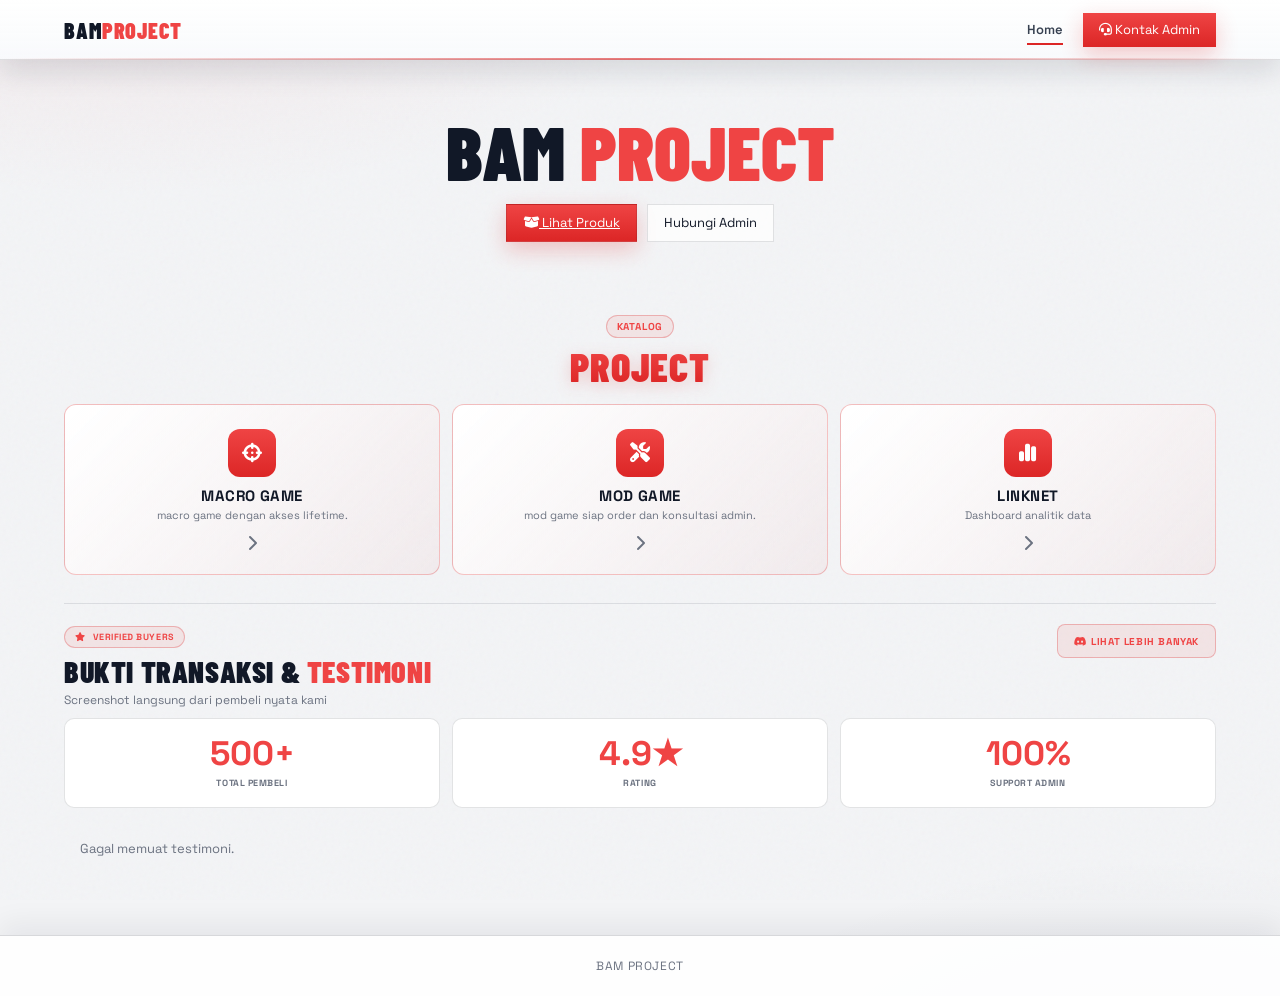
==== commit 01c8a336: "Add files via upload" ====
--- a/index.html
+++ b/index.html
@@ -3,2175 +3,64 @@
 <head>
     <meta charset="UTF-8">
     <meta name="viewport" content="width=device-width, initial-scale=1.0">
-    <title>BAM MACRO RECOIL</title>
+    <title>BAM PROJECT</title>
+    <link rel="icon" type="image/png" href="assets/Logo_BAM_Transparant.png">
     <link rel="stylesheet" href="https://cdnjs.cloudflare.com/ajax/libs/font-awesome/6.5.1/css/all.min.css">
     <link rel="preconnect" href="https://fonts.googleapis.com">
-    <link href="https://fonts.googleapis.com/css2?family=Rajdhani:wght@400;500;600;700&family=Barlow+Condensed:ital,wght@0,400;0,700;0,900;1,400;1,700;1,900&family=Barlow:wght@400;500;600;700&display=swap" rel="stylesheet">
-    <style>
-        :root {
-            --bg:        #0d0b0b;
-            --bg2:       #120e0e;
-            --bg3:       #1a1010;
-            --red:       #dc2626;
-            --red-bright:#ef4444;
-            --red-dim:   #991b1b;
-            --red-glow:  rgba(220,38,38,0.18);
-            --red-border:rgba(220,38,38,0.22);
-            --red-subtle:rgba(220,38,38,0.06);
-            --white:     #ffffff;
-            --gray:      #9ca3af;
-            --gray-dim:  #6b7280;
-            --card-bg:   rgba(255,255,255,0.025);
-            --border:    rgba(255,255,255,0.06);
-        }
-
-        * { box-sizing: border-box; margin: 0; padding: 0; }
-
-        html { scroll-behavior: smooth; }
-
-        body {
-            background-color: var(--bg);
-            background-image:
-                radial-gradient(ellipse 80% 50% at 10% -10%, rgba(220,38,38,0.08) 0%, transparent 60%),
-                radial-gradient(ellipse 60% 40% at 90% 110%, rgba(153,27,27,0.06) 0%, transparent 60%);
-            color: var(--white);
-            font-family: 'Barlow', sans-serif;
-            min-height: 100vh;
-            overflow-x: hidden;
-        }
-
-        /* ── NOISE TEXTURE OVERLAY ── */
-        body::before {
-            content: '';
-            position: fixed;
-            inset: 0;
-            background-image: url("data:image/svg+xml,%3Csvg viewBox='0 0 256 256' xmlns='http://www.w3.org/2000/svg'%3E%3Cfilter id='n'%3E%3CfeTurbulence type='fractalNoise' baseFrequency='0.9' numOctaves='4' stitchTiles='stitch'/%3E%3C/filter%3E%3Crect width='100%25' height='100%25' filter='url(%23n)' opacity='1'/%3E%3C/svg%3E");
-            opacity: 0.03;
-            pointer-events: none;
-            z-index: 0;
-        }
-
-        /* ── TYPOGRAPHY ── */
-        .font-display { font-family: 'Rajdhani', sans-serif; }
-
-        /* ── NAVBAR ── */
-        nav {
-            position: fixed;
-            top: 0; left: 0; right: 0;
-            z-index: 100;
-            height: 60px;
-            display: flex;
-            align-items: center;
-            background: rgba(10, 8, 8, 0.92);
-            backdrop-filter: blur(20px);
-            border-bottom: 1px solid var(--red-border);
-        }
-
-        .nav-inner {
-            max-width: 1200px;
-            margin: 0 auto;
-            padding: 0 24px;
-            width: 100%;
-            display: flex;
-            align-items: center;
-            justify-content: space-between;
-        }
-
-        .nav-logo {
-            display: flex;
-            align-items: center;
-            gap: 10px;
-            text-decoration: none;
-        }
-
-        .logo-icon {
-            width: 32px; height: 32px;
-            background: var(--red);
-            border-radius: 8px;
-            display: flex; align-items: center; justify-content: center;
-            box-shadow: 0 0 16px rgba(220,38,38,0.5);
-        }
-
-        .logo-text {
-            font-family: 'Rajdhani', sans-serif;
-            font-weight: 700;
-            font-size: 20px;
-            letter-spacing: 0.1em;
-            text-transform: uppercase;
-            color: #fff;
-        }
-
-        .logo-text span { color: var(--red-bright); }
-
-        .nav-links {
-            display: flex;
-            align-items: center;
-            gap: 8px;
-        }
-
-        .nav-link {
-            font-family: 'Rajdhani', sans-serif;
-            font-weight: 600;
-            font-size: 14px;
-            letter-spacing: 0.08em;
-            text-transform: uppercase;
-            color: var(--gray);
-            text-decoration: none;
-            padding: 6px 14px;
-            border-radius: 6px;
-            transition: all 0.2s;
-        }
-
-        .nav-link:hover { color: #fff; background: rgba(255,255,255,0.05); }
-
-        .nav-cta {
-            font-family: 'Rajdhani', sans-serif;
-            font-weight: 700;
-            font-size: 14px;
-            letter-spacing: 0.08em;
-            text-transform: uppercase;
-            background: var(--red);
-            color: #fff;
-            border: none;
-            padding: 8px 20px;
-            border-radius: 8px;
-            cursor: pointer;
-            transition: all 0.2s;
-            display: flex; align-items: center; gap: 8px;
-            box-shadow: 0 4px 14px rgba(220,38,38,0.35);
-        }
-
-        .nav-cta:hover {
-            background: var(--red-bright);
-            box-shadow: 0 4px 20px rgba(220,38,38,0.5);
-            transform: translateY(-1px);
-        }
-
-        /* ── HERO ── */
-        .hero {
-            position: relative;
-            padding: 140px 24px 80px;
-            max-width: 1200px;
-            margin: 0 auto;
-            display: grid;
-            grid-template-columns: 1fr 1fr;
-            gap: 60px;
-            align-items: center;
-        }
-
-        @media (max-width: 768px) {
-            .hero { grid-template-columns: 1fr; padding: 100px 16px 60px; gap: 40px; }
-            .hero-visual { display: none; }
-            nav .nav-link { display: none; }
-        }
-
-        .hero-eyebrow {
-            display: inline-flex;
-            align-items: center;
-            gap: 8px;
-            font-family: 'Rajdhani', sans-serif;
-            font-weight: 700;
-            font-size: 11px;
-            letter-spacing: 0.06em;
-            text-transform: uppercase;
-            color: var(--red-bright);
-            background: var(--red-subtle);
-            border: 1px solid var(--red-border);
-            padding: 5px 14px;
-            border-radius: 99px;
-            margin-bottom: 24px;
-        }
-
-        .hero-eyebrow .dot {
-            width: 6px; height: 6px;
-            border-radius: 50%;
-            background: var(--red-bright);
-            box-shadow: 0 0 8px var(--red);
-            animation: blink 1.4s ease infinite;
-        }
-
-        @keyframes blink { 0%,100%{opacity:1} 50%{opacity:0.3} }
-
-        .hero-title {
-            font-family: 'Barlow Condensed', sans-serif;
-            font-weight: 900;
-            font-size: clamp(52px, 7vw, 88px);
-            line-height: 0.92;
-            text-transform: uppercase;
-            letter-spacing: -0.01em;
-            margin-bottom: 24px;
-        }
-
-        .hero-title .line-red { color: var(--red-bright); display: block; }
-        .hero-title .line-dim { color: rgba(255,255,255,0.15); display: block; font-style: italic; }
-
-        .hero-desc {
-            font-size: 15px;
-            line-height: 1.7;
-            color: var(--gray);
-            margin-bottom: 36px;
-            max-width: 420px;
-        }
-
-        .hero-actions {
-            display: flex;
-            gap: 12px;
-            flex-wrap: wrap;
-        }
-
-        .btn-primary {
-            font-family: 'Rajdhani', sans-serif;
-            font-weight: 700;
-            font-size: 13px;
-            letter-spacing: 0.05em;
-            text-transform: uppercase;
-            background: var(--red);
-            color: #fff;
-            border: none;
-            padding: 14px 28px;
-            border-radius: 10px;
-            cursor: pointer;
-            transition: all 0.2s;
-            display: flex; align-items: center; gap: 10px;
-            box-shadow: 0 6px 24px rgba(220,38,38,0.4);
-        }
-
-        .btn-primary:hover {
-            background: var(--red-bright);
-            transform: translateY(-2px);
-            box-shadow: 0 8px 30px rgba(220,38,38,0.55);
-        }
-
-        .btn-ghost {
-            font-family: 'Rajdhani', sans-serif;
-            font-weight: 700;
-            font-size: 13px;
-            letter-spacing: 0.05em;
-            text-transform: uppercase;
-            background: transparent;
-            color: var(--gray);
-            border: 1px solid var(--border);
-            padding: 14px 28px;
-            border-radius: 10px;
-            cursor: pointer;
-            transition: all 0.2s;
-        }
-
-        .btn-ghost:hover { border-color: rgba(255,255,255,0.2); color: #fff; }
-
-        .hero-stats {
-            display: flex;
-            gap: 32px;
-            margin-top: 48px;
-            padding-top: 32px;
-            border-top: 1px solid var(--border);
-        }
-
-        .hero-stat-num {
-            font-family: 'Rajdhani', sans-serif;
-            font-weight: 700;
-            font-size: 32px;
-            color: var(--red-bright);
-            line-height: 1;
-        }
-
-        .hero-stat-label {
-            font-size: 11px;
-            color: var(--gray-dim);
-            text-transform: uppercase;
-            letter-spacing: 0.1em;
-            font-weight: 600;
-            margin-top: 4px;
-        }
-
-        /* Hero Visual */
-        .hero-visual {
-            position: relative;
-            display: flex;
-            align-items: center;
-            justify-content: center;
-        }
-
-        .hero-visual-ring {
-            width: 420px; height: 420px;
-            border-radius: 50%;
-            border: 1px solid var(--red-border);
-            position: relative;
-            display: flex; align-items: center; justify-content: center;
-            animation: spin 20s linear infinite;
-        }
-
-        @keyframes spin { to { transform: rotate(360deg); } }
-
-        .hero-visual-ring::before {
-            content: '';
-            position: absolute;
-            inset: 20px;
-            border-radius: 50%;
-            border: 1px dashed rgba(220,38,38,0.1);
-        }
-
-        .hero-visual-center {
-            width: 260px; height: 260px;
-            border-radius: 50%;
-            background: radial-gradient(circle, rgba(220,38,38,0.12) 0%, transparent 70%);
-            border: 1px solid var(--red-border);
-            display: flex; align-items: center; justify-content: center;
-            animation: spin 20s linear infinite reverse;
-            flex-direction: column;
-            gap: 8px;
-        }
-
-        .hero-visual-icon {
-            font-size: 56px;
-            color: var(--red);
-            text-shadow: 0 0 30px rgba(220,38,38,0.6);
-        }
-
-        .hero-visual-label {
-            font-family: 'Rajdhani', sans-serif;
-            font-weight: 700;
-            font-size: 11px;
-            letter-spacing: 0.08em;
-            text-transform: uppercase;
-            color: var(--red-bright);
-        }
-
-        .hero-orbit-dot {
-            position: absolute;
-            width: 10px; height: 10px;
-            border-radius: 50%;
-            background: var(--red);
-            box-shadow: 0 0 12px var(--red);
-        }
-
-        /* ── MAIN CONTAINER ── */
-        .container {
-            max-width: 1200px;
-            margin: 0 auto;
-            padding: 0 24px;
-            position: relative;
-            z-index: 1;
-        }
-
-        /* ── SECTION HEADER ── */
-        .section-header {
-            display: flex;
-            align-items: center;
-            gap: 16px;
-            margin-bottom: 32px;
-        }
-
-        .section-tag {
-            font-family: 'Rajdhani', sans-serif;
-            font-weight: 700;
-            font-size: 10px;
-            letter-spacing: 0.08em;
-            text-transform: uppercase;
-            color: var(--red-bright);
-            background: var(--red-subtle);
-            border: 1px solid var(--red-border);
-            padding: 4px 12px;
-            border-radius: 4px;
-        }
-
-        .section-title {
-            font-family: 'Rajdhani', sans-serif;
-            font-weight: 700;
-            font-size: 28px;
-            text-transform: uppercase;
-            letter-spacing: 0.02em;
-        }
-
-        .section-line {
-            flex: 1;
-            height: 1px;
-            background: var(--border);
-        }
-
-        /* ── DIVIDER ── */
-        .divider {
-            border: none;
-            border-top: 1px solid var(--border);
-            margin: 0;
-        }
-
-        /* ── SECTION WRAPPER ── */
-        .section {
-            padding: 60px 0;
-            border-bottom: 1px solid var(--border);
-        }
-
-        /* ── ACCORDION ── */
-        .accordion {
-            border: 1px solid var(--red-border);
-            border-radius: 12px;
-            overflow: hidden;
-            margin-bottom: 8px;
-        }
-
-        .accordion-trigger {
-            width: 100%;
-            background: var(--red-subtle);
-            border: none;
-            padding: 14px 18px;
-            display: flex;
-            align-items: center;
-            justify-content: space-between;
-            cursor: pointer;
-            transition: background 0.2s;
-        }
-
-        .accordion-trigger:hover { background: rgba(220,38,38,0.09); }
-
-        .accordion-trigger-left {
-            display: flex;
-            align-items: center;
-            gap: 10px;
-        }
-
-        .accordion-trigger-left span {
-            font-family: 'Rajdhani', sans-serif;
-            font-weight: 700;
-            font-size: 12px;
-            letter-spacing: 0.06em;
-            text-transform: uppercase;
-            color: #fff;
-        }
-
-        .acc-icon { color: var(--red-bright); font-size: 11px; }
-        .acc-chevron { color: #6b7280; font-size: 10px; transition: transform 0.3s; }
-
-        .acc-badge {
-            font-size: 8px;
-            font-weight: 700;
-            padding: 2px 8px;
-            border-radius: 99px;
-            background: var(--red-subtle);
-            border: 1px solid var(--red-border);
-            color: var(--red-bright);
-            font-family: 'Rajdhani', sans-serif;
-            letter-spacing: 0.1em;
-            text-transform: uppercase;
-        }
-
-        .accordion-body {
-            display: none;
-            border-top: 1px solid var(--red-border);
-        }
-
-        /* ── PRODUCT GRID ── */
-        .product-grid {
-            display: grid;
-            grid-template-columns: repeat(2, 1fr);
-            gap: 12px;
-        }
-
-        @media (min-width: 640px) { .product-grid { grid-template-columns: repeat(3, 1fr); } }
-        @media (min-width: 1024px) { .product-grid { grid-template-columns: repeat(4, 1fr); } }
-
-        .product-card {
-            background: var(--card-bg);
-            border: 1px solid var(--border);
-            border-radius: 14px;
-            overflow: hidden;
-            cursor: pointer;
-            transition: all 0.25s ease;
-            position: relative;
-        }
-
-        .product-card::before {
-            content: '';
-            position: absolute;
-            inset: 0;
-            border-radius: 14px;
-            opacity: 0;
-            background: linear-gradient(135deg, rgba(220,38,38,0.08) 0%, transparent 60%);
-            transition: opacity 0.25s;
-            pointer-events: none;
-            z-index: 1;
-        }
-
-        .product-card:hover {
-            border-color: var(--red-border);
-            transform: translateY(-4px);
-            box-shadow: 0 12px 40px rgba(220,38,38,0.12);
-        }
-
-        .product-card:hover::before { opacity: 1; }
-
-        .product-img-wrap {
-            width: 100%;
-            aspect-ratio: 1;
-            overflow: hidden;
-            background: #0f0b0b;
-            position: relative;
-        }
-
-        .product-img-wrap img {
-            width: 100%; height: 100%;
-            object-fit: cover;
-            transition: transform 0.4s ease;
-        }
-
-        .product-card:hover .product-img-wrap img { transform: scale(1.07); }
-
-        .product-type-strip {
-            position: absolute;
-            bottom: 0; left: 0; right: 0;
-            padding: 4px 10px;
-            display: flex; align-items: center; gap: 5px;
-            backdrop-filter: blur(8px);
-            background: rgba(0,0,0,0.75);
-            border-top: 1px solid rgba(255,255,255,0.06);
-        }
-
-        .product-type-strip span {
-            font-family: 'Rajdhani', sans-serif;
-            font-weight: 700;
-            font-size: 8px;
-            letter-spacing: 0.06em;
-            text-transform: uppercase;
-            color: #fff;
-        }
-
-        .product-body { padding: 12px; }
-
-        .product-name {
-            font-family: 'Rajdhani', sans-serif;
-            font-weight: 700;
-            font-size: 14px;
-            text-transform: uppercase;
-            letter-spacing: 0.03em;
-            color: #fff;
-            margin-bottom: 2px;
-            font-style: italic;
-        }
-
-        .product-subtitle {
-            font-size: 10px;
-            color: var(--gray-dim);
-            margin-bottom: 10px;
-        }
-
-        .product-footer {
-            display: flex;
-            align-items: center;
-            justify-content: space-between;
-            padding-top: 10px;
-            border-top: 1px solid var(--border);
-        }
-
-        .product-price {
-            font-family: 'Rajdhani', sans-serif;
-            font-weight: 700;
-            font-size: 11px;
-            letter-spacing: 0.02em;
-            background: var(--red);
-            color: #fff;
-            padding: 3px 8px;
-            border-radius: 5px;
-            font-style: italic;
-        }
-
-        .product-arrow {
-            width: 24px; height: 24px;
-            border: 1px solid var(--red-border);
-            border-radius: 50%;
-            display: flex; align-items: center; justify-content: center;
-            color: var(--red-bright);
-            font-size: 8px;
-            transition: all 0.2s;
-        }
-
-        .product-card:hover .product-arrow {
-            background: var(--red);
-            border-color: var(--red);
-            color: #fff;
-        }
-
-        /* ── UPGRADE CTA BANNER ── */
-        .upgrade-banner {
-            display: flex;
-            flex-direction: column;
-            gap: 16px;
-            align-items: flex-start;
-            padding: 28px 32px;
-            border-radius: 16px;
-            background: linear-gradient(135deg, rgba(220,38,38,0.07) 0%, transparent 60%);
-            border: 1px solid var(--red-border);
-            position: relative;
-            overflow: hidden;
-        }
-
-        @media (min-width: 640px) {
-            .upgrade-banner { flex-direction: row; align-items: center; justify-content: space-between; }
-        }
-
-        .upgrade-banner::before {
-            content: '';
-            position: absolute;
-            top: -30px; right: -30px;
-            width: 120px; height: 120px;
-            border-radius: 50%;
-            background: radial-gradient(circle, rgba(220,38,38,0.15) 0%, transparent 70%);
-        }
-
-        .upgrade-title {
-            font-family: 'Rajdhani', sans-serif;
-            font-weight: 700;
-            font-size: 20px;
-            text-transform: uppercase;
-            font-style: italic;
-            letter-spacing: 0.02em;
-        }
-
-        .upgrade-title span { color: var(--red-bright); }
-        .upgrade-sub { font-size: 12px; color: var(--gray); margin-top: 4px; }
-
-        .social-pills {
-            display: flex;
-            flex-wrap: wrap;
-            gap: 8px;
-        }
-
-        .social-pill {
-            display: flex;
-            align-items: center;
-            gap: 7px;
-            padding: 8px 14px;
-            border-radius: 8px;
-            background: rgba(255,255,255,0.04);
-            border: 1px solid var(--border);
-            cursor: pointer;
-            transition: all 0.2s;
-        }
-
-        .social-pill:hover {
-            border-color: var(--red-border);
-            background: var(--red-subtle);
-            transform: translateY(-1px);
-        }
-
-        .social-pill span {
-            font-family: 'Rajdhani', sans-serif;
-            font-weight: 700;
-            font-size: 11px;
-            letter-spacing: 0.1em;
-            text-transform: uppercase;
-            color: #fff;
-        }
-
-        /* ── STATS GRID ── */
-        .stats-grid {
-            display: grid;
-            grid-template-columns: repeat(3, 1fr);
-            gap: 12px;
-            margin-bottom: 32px;
-        }
-
-        .stat-card {
-            padding: 20px;
-            border-radius: 12px;
-            text-align: center;
-            background: var(--card-bg);
-            border: 1px solid var(--border);
-            transition: border-color 0.2s;
-        }
-
-        .stat-card:hover { border-color: var(--red-border); }
-
-        .stat-num {
-            font-family: 'Rajdhani', sans-serif;
-            font-weight: 700;
-            font-size: 36px;
-            color: var(--red-bright);
-            line-height: 1;
-        }
-
-        .stat-label {
-            font-family: 'Rajdhani', sans-serif;
-            font-weight: 700;
-            font-size: 9px;
-            letter-spacing: 0.06em;
-            text-transform: uppercase;
-            color: var(--gray-dim);
-            margin-top: 6px;
-        }
-
-        /* ── TESTIMONIAL SCROLL ── */
-        .testi-scroll {
-            display: flex;
-            gap: 14px;
-            overflow-x: auto;
-            padding-bottom: 16px;
-            scroll-snap-type: x mandatory;
-            scrollbar-width: thin;
-            scrollbar-color: var(--red-dim) transparent;
-        }
-
-        .testi-scroll::-webkit-scrollbar { height: 4px; }
-        .testi-scroll::-webkit-scrollbar-thumb { background: var(--red-dim); border-radius: 10px; }
-
-        .testi-card {
-            min-width: 220px;
-            max-width: 220px;
-            height: 190px;
-            flex-shrink: 0;
-            scroll-snap-align: start;
-            border-radius: 12px;
-            overflow: hidden;
-            border: 1px solid var(--border);
-            position: relative;
-            cursor: pointer;
-            transition: all 0.25s ease;
-        }
-
-        .testi-card:hover {
-            border-color: var(--red-border);
-            transform: scale(1.02);
-        }
-
-        .testi-card img {
-            width: 100%;
-            height: 100%;
-            object-fit: cover;
-            object-position: top;
-        }
-
-        .testi-overlay {
-            position: absolute;
-            inset: 0;
-            background: linear-gradient(to top, rgba(0,0,0,0.8) 0%, transparent 55%);
-            pointer-events: none;
-        }
-
-        .testi-info {
-            position: absolute;
-            bottom: 0; left: 0; right: 0;
-            padding: 10px 12px;
-        }
-
-        .testi-verified {
-            display: flex;
-            align-items: center;
-            gap: 5px;
-            margin-bottom: 4px;
-        }
-
-        .testi-verified-dot {
-            width: 5px; height: 5px;
-            border-radius: 50%;
-            background: var(--red-bright);
-            box-shadow: 0 0 6px var(--red);
-        }
-
-        .testi-verified span {
-            font-family: 'Rajdhani', sans-serif;
-            font-weight: 700;
-            font-size: 8px;
-            letter-spacing: 0.06em;
-            text-transform: uppercase;
-            color: #fff;
-        }
-
-        .testi-stars { display: flex; gap: 2px; }
-
-        .testi-zoom {
-            position: absolute;
-            top: 10px; right: 10px;
-            width: 26px; height: 26px;
-            background: rgba(0,0,0,0.6);
-            border-radius: 7px;
-            display: flex; align-items: center; justify-content: center;
-            border: 1px solid rgba(255,255,255,0.1);
-        }
-
-        /* ── LIGHTBOX ── */
-        .lightbox {
-            position: fixed;
-            inset: 0;
-            background: rgba(0,0,0,0.97);
-            z-index: 200;
-            display: none;
-            align-items: center;
-            justify-content: center;
-            cursor: zoom-out;
-        }
-
-        .lightbox.active { display: flex; }
-
-        .lightbox img {
-            max-width: 90%;
-            max-height: 88vh;
-            border-radius: 10px;
-        }
-
-        /* ── FOOTER ── */
-        footer {
-            padding: 40px 24px;
-            text-align: center;
-            border-top: 1px solid var(--red-border);
-        }
-
-        .footer-brand {
-            font-family: 'Rajdhani', sans-serif;
-            font-weight: 700;
-            font-size: 13px;
-            letter-spacing: 0.05em;
-            text-transform: uppercase;
-            color: rgba(255,255,255,0.15);
-        }
-
-        /* ── MODAL BASE ── */
-        .modal-overlay {
-            position: fixed;
-            inset: 0;
-            z-index: 110;
-            background: rgba(0,0,0,0.93);
-            backdrop-filter: blur(12px);
-            display: none;
-            align-items: center;
-            justify-content: center;
-            padding: 16px;
-            overflow-y: auto;
-        }
-
-        .modal-overlay.open { display: flex; }
-
-        @keyframes modalIn {
-            from { opacity: 0; transform: translateY(20px) scale(0.97); }
-            to   { opacity: 1; transform: none; }
-        }
-
-        .modal-box {
-            background: #150f0f;
-            border: 1px solid var(--red-border);
-            border-radius: 18px;
-            overflow: hidden;
-            width: 100%;
-            max-width: 560px;
-            position: relative;
-            animation: modalIn 0.3s ease;
-            my: auto;
-        }
-
-        .modal-close {
-            position: absolute;
-            top: 14px; right: 14px;
-            z-index: 10;
-            width: 32px; height: 32px;
-            border-radius: 50%;
-            background: rgba(255,255,255,0.06);
-            border: 1px solid var(--red-border);
-            color: #fff;
-            font-size: 12px;
-            cursor: pointer;
-            display: flex; align-items: center; justify-content: center;
-            transition: all 0.2s;
-        }
-
-        .modal-close:hover { background: var(--red); }
-
-        /* Detail Modal specifics */
-        .modal-header {
-            padding: 20px 20px 16px;
-            border-bottom: 1px solid var(--border);
-            display: flex;
-            align-items: flex-start;
-            justify-content: space-between;
-        }
-
-        .modal-tag-pill {
-            display: inline-block;
-            font-family: 'Rajdhani', sans-serif;
-            font-weight: 700;
-            font-size: 9px;
-            letter-spacing: 0.06em;
-            text-transform: uppercase;
-            padding: 3px 10px;
-            border-radius: 99px;
-            background: var(--red-subtle);
-            border: 1px solid var(--red-border);
-            color: var(--red-bright);
-            margin-bottom: 6px;
-        }
-
-        .modal-title {
-            font-family: 'Rajdhani', sans-serif;
-            font-weight: 700;
-            font-size: 20px;
-            text-transform: uppercase;
-            font-style: italic;
-            letter-spacing: 0.02em;
-        }
-
-        .modal-price {
-            font-family: 'Rajdhani', sans-serif;
-            font-weight: 700;
-            font-size: 18px;
-            color: var(--red-bright);
-            font-style: italic;
-            white-space: nowrap;
-        }
-
-        .modal-lifetime {
-            display: flex;
-            align-items: center;
-            gap: 5px;
-            justify-content: flex-end;
-            margin-top: 4px;
-        }
-
-        .modal-lifetime span {
-            font-family: 'Rajdhani', sans-serif;
-            font-weight: 700;
-            font-size: 8px;
-            letter-spacing: 0.06em;
-            text-transform: uppercase;
-            color: var(--red-bright);
-        }
-
-        .modal-video-wrap { border-bottom: 1px solid var(--border); }
-
-        .modal-info-grid {
-            display: grid;
-            grid-template-columns: 1fr;
-            border-bottom: 1px solid var(--border);
-        }
-
-        @media (min-width: 500px) { .modal-info-grid { grid-template-columns: repeat(3,1fr); } }
-
-        .modal-info-col {
-            padding: 16px;
-            border-bottom: 1px solid var(--border);
-        }
-
-        @media (min-width: 500px) {
-            .modal-info-col { border-bottom: none; border-right: 1px solid var(--border); }
-            .modal-info-col:last-child { border-right: none; }
-        }
-
-        .modal-info-label {
-            display: flex;
-            align-items: center;
-            gap: 6px;
-            margin-bottom: 10px;
-        }
-
-        .modal-info-label span {
-            font-family: 'Rajdhani', sans-serif;
-            font-weight: 700;
-            font-size: 9px;
-            letter-spacing: 0.06em;
-            text-transform: uppercase;
-            color: var(--red-bright);
-        }
-
-        .modal-info-text {
-            font-size: 11px;
-            color: #9ca3af;
-            line-height: 1.65;
-        }
-
-        .modal-info-list { list-style: none; display: flex; flex-direction: column; gap: 6px; }
-
-        .modal-info-list li {
-            display: flex;
-            align-items: flex-start;
-            gap: 7px;
-            font-size: 11px;
-            color: #9ca3af;
-        }
-
-        .modal-info-list li .ico { color: var(--red-bright); font-size: 8px; margin-top: 2px; }
-
-        .modal-cta {
-            padding: 16px;
-            display: flex;
-            gap: 10px;
-        }
-
-        .modal-btn-order {
-            flex: 1;
-            padding: 12px;
-            background: var(--red);
-            border: none;
-            border-radius: 10px;
-            color: #fff;
-            font-family: 'Rajdhani', sans-serif;
-            font-weight: 700;
-            font-size: 12px;
-            letter-spacing: 0.05em;
-            text-transform: uppercase;
-            cursor: pointer;
-            transition: all 0.2s;
-            display: flex; align-items: center; justify-content: center; gap: 8px;
-            box-shadow: 0 4px 16px rgba(220,38,38,0.3);
-        }
-
-        .modal-btn-order:hover { background: var(--red-bright); }
-
-        .modal-btn-wa {
-            width: 46px;
-            border-radius: 10px;
-            background: rgba(255,255,255,0.04);
-            border: 1px solid var(--border);
-            cursor: pointer;
-            display: flex; align-items: center; justify-content: center;
-            color: #25d366;
-            font-size: 18px;
-            transition: all 0.2s;
-        }
-
-        .modal-btn-wa:hover { background: rgba(37,211,102,0.1); border-color: rgba(37,211,102,0.3); }
-
-        /* Contact Modal */
-        .contact-modal-box {
-            background: #150f0f;
-            border: 1px solid var(--red-border);
-            border-radius: 18px;
-            padding: 36px;
-            width: 100%;
-            max-width: 420px;
-            position: relative;
-            animation: modalIn 0.3s ease;
-        }
-
-        .contact-title {
-            font-family: 'Rajdhani', sans-serif;
-            font-weight: 700;
-            font-size: 26px;
-            text-transform: uppercase;
-            font-style: italic;
-            text-align: center;
-            margin-bottom: 28px;
-        }
-
-        .social-link-row {
-            display: flex;
-            align-items: center;
-            gap: 14px;
-            padding: 14px 18px;
-            border-radius: 12px;
-            background: var(--card-bg);
-            border: 1px solid var(--border);
-            cursor: pointer;
-            transition: all 0.2s;
-            margin-bottom: 10px;
-        }
-
-        .social-link-row:hover {
-            background: var(--red-subtle);
-            border-color: var(--red-border);
-            transform: translateX(4px);
-        }
-
-        .social-link-icon {
-            width: 38px; height: 38px;
-            border-radius: 10px;
-            display: flex; align-items: center; justify-content: center;
-            font-size: 18px;
-            flex-shrink: 0;
-        }
-
-        .social-link-name {
-            font-family: 'Rajdhani', sans-serif;
-            font-weight: 700;
-            font-size: 13px;
-            letter-spacing: 0.08em;
-            text-transform: uppercase;
-            color: #fff;
-        }
-
-        /* ── NEWS CARDS ── */
-        .news-item {
-            border-radius: 12px;
-            overflow: hidden;
-            border: 1px solid var(--red-border);
-            background: linear-gradient(135deg, var(--red-subtle) 0%, rgba(0,0,0,0.3) 100%);
-            padding: 14px 16px;
-            position: relative;
-            margin-bottom: 8px;
-        }
-
-        .news-item::before {
-            content: '';
-            position: absolute;
-            left: 0; top: 0; bottom: 0;
-            width: 3px;
-            background: var(--red);
-            box-shadow: 0 0 8px rgba(220,38,38,0.6);
-        }
-
-        .news-item.pinned { padding-left: 20px; }
-
-        .news-top {
-            display: flex;
-            align-items: center;
-            justify-content: space-between;
-            margin-bottom: 10px;
-        }
-
-        .news-tag-pill {
-            display: inline-flex;
-            align-items: center;
-            gap: 5px;
-            font-family: 'Rajdhani', sans-serif;
-            font-weight: 700;
-            font-size: 8px;
-            letter-spacing: 0.06em;
-            text-transform: uppercase;
-            padding: 3px 10px;
-            border-radius: 99px;
-            background: var(--red-subtle);
-            border: 1px solid var(--red-border);
-            color: var(--red-bright);
-        }
-
-        .news-date {
-            font-family: 'Rajdhani', sans-serif;
-            font-weight: 700;
-            font-size: 10px;
-            color: var(--red-bright);
-        }
-
-        .news-pinned-badge {
-            display: inline-flex;
-            align-items: center;
-            gap: 4px;
-            font-family: 'Rajdhani', sans-serif;
-            font-weight: 700;
-            font-size: 8px;
-            letter-spacing: 0.05em;
-            text-transform: uppercase;
-            padding: 2px 8px;
-            border-radius: 99px;
-            background: var(--red-subtle);
-            border: 1px solid var(--red-border);
-            color: var(--red-bright);
-        }
-
-        .news-title {
-            font-family: 'Rajdhani', sans-serif;
-            font-weight: 700;
-            font-size: 15px;
-            text-transform: uppercase;
-            font-style: italic;
-            color: #fff;
-            letter-spacing: 0.02em;
-            margin-bottom: 6px;
-            line-height: 1.3;
-        }
-
-        .news-desc { font-size: 12px; color: #ef9f9f; line-height: 1.6; }
-
-        /* ── TECH GRID ── */
-        .tech-features {
-            display: grid;
-            grid-template-columns: repeat(2, 1fr);
-            gap: 8px;
-            padding: 16px;
-        }
-
-        @media (min-width: 640px) { .tech-features { grid-template-columns: repeat(4, 1fr); } }
-
-        .tech-feature-item {
-            display: flex;
-            align-items: center;
-            gap: 10px;
-            padding: 12px;
-            border-radius: 10px;
-            background: var(--card-bg);
-            border: 1px solid var(--border);
-        }
-
-        .tech-feature-item i { color: var(--red-bright); font-size: 14px; }
-
-        .tech-feature-title {
-            font-family: 'Rajdhani', sans-serif;
-            font-weight: 700;
-            font-size: 11px;
-            text-transform: uppercase;
-            color: #fff;
-        }
-
-        .tech-feature-sub { font-size: 9px; color: var(--gray-dim); margin-top: 1px; }
-
-        .tech-modes {
-            display: grid;
-            grid-template-columns: 1fr 1fr;
-            gap: 8px;
-            padding: 0 16px 16px;
-        }
-
-        .tech-mode-card {
-            border-radius: 10px;
-            overflow: hidden;
-            background: var(--card-bg);
-            border: 1px solid var(--border);
-        }
-
-        .tech-mode-header {
-            display: flex;
-            align-items: center;
-            gap: 8px;
-            padding: 10px 12px;
-            background: var(--red-subtle);
-            border-bottom: 1px solid var(--border);
-        }
-
-        .tech-mode-header i { color: var(--red-bright); font-size: 11px; }
-
-        .tech-mode-name {
-            font-family: 'Rajdhani', sans-serif;
-            font-weight: 700;
-            font-size: 11px;
-            text-transform: uppercase;
-            font-style: italic;
-            color: #fff;
-            flex: 1;
-        }
-
-        .tech-mode-badge {
-            font-family: 'Rajdhani', sans-serif;
-            font-weight: 700;
-            font-size: 7px;
-            padding: 2px 7px;
-            border-radius: 99px;
-            background: var(--red-subtle);
-            border: 1px solid var(--red-border);
-            color: var(--red-bright);
-            letter-spacing: 0.1em;
-            text-transform: uppercase;
-        }
-
-        .tech-mode-body {
-            padding: 10px 12px;
-            font-size: 10px;
-            color: var(--gray);
-            line-height: 1.6;
-        }
-
-        /* Macro videos section */
-        .macro-video-wrap {
-            position: relative;
-            width: 100%;
-            padding-bottom: 56.25%;
-            overflow: hidden;
-            background: #000;
-        }
-
-        .macro-video-wrap img {
-            position: absolute;
-            inset: 0; width: 100%; height: 100%;
-            object-fit: cover;
-            opacity: 0.55;
-            transition: opacity 0.25s;
-        }
-
-        .macro-video-wrap:hover img { opacity: 0.75; }
-
-        /* Utilities */
-        .text-red { color: var(--red-bright); }
-        .pulse-dot {
-            width: 7px; height: 7px;
-            border-radius: 50%;
-            background: var(--red-bright);
-            box-shadow: 0 0 8px var(--red);
-            animation: blink 1.4s ease infinite;
-        }
-
-        /* ── HERO HIGHLIGHT STRIP ── */
-        .hero-highlight-strip {
-            max-width: 1200px;
-            margin: 0 auto;
-            padding: 0 24px 60px;
-            display: grid;
-            grid-template-columns: 1fr 1fr;
-            gap: 16px;
-        }
-
-        @media (max-width: 768px) {
-            .hero-highlight-strip { grid-template-columns: 1fr; padding: 0 16px 48px; }
-        }
-
-        .highlight-card {
-            border-radius: 16px;
-            border: 1px solid var(--red-border);
-            background: linear-gradient(135deg, rgba(220,38,38,0.05) 0%, rgba(0,0,0,0.3) 100%);
-            overflow: hidden;
-        }
-
-        .highlight-card-header {
-            display: flex;
-            align-items: center;
-            gap: 10px;
-            padding: 14px 18px;
-            border-bottom: 1px solid var(--red-border);
-            background: rgba(220,38,38,0.04);
-        }
-
-        .highlight-card-title {
-            font-family: 'Rajdhani', sans-serif;
-            font-weight: 700;
-            font-size: 13px;
-            letter-spacing: 0.05em;
-            text-transform: uppercase;
-            color: #fff;
-            flex: 1;
-        }
-
-        .highlight-card-badge {
-            font-family: 'Rajdhani', sans-serif;
-            font-weight: 700;
-            font-size: 10px;
-            letter-spacing: 0.1em;
-            text-transform: uppercase;
-            padding: 2px 10px;
-            border-radius: 99px;
-            background: var(--red-subtle);
-            border: 1px solid var(--red-border);
-            color: var(--red-bright);
-        }
-
-        .highlight-card-body { padding: 14px 18px; }
-
-        /* News items inside hero */
-        .hero-news-item {
-            display: flex;
-            gap: 12px;
-            padding: 10px 0;
-            border-bottom: 1px solid rgba(255,255,255,0.04);
-        }
-        .hero-news-item:last-child { border-bottom: none; padding-bottom: 0; }
-
-        .hero-news-dot {
-            width: 3px;
-            border-radius: 99px;
-            background: var(--red);
-            box-shadow: 0 0 6px rgba(220,38,38,0.5);
-            flex-shrink: 0;
-            margin-top: 2px;
-        }
-
-        .hero-news-title {
-            font-family: 'Rajdhani', sans-serif;
-            font-weight: 700;
-            font-size: 13px;
-            color: #fff;
-            line-height: 1.3;
-            margin-bottom: 4px;
-            text-transform: uppercase;
-            letter-spacing: 0.04em;
-        }
-
-        .hero-news-desc {
-            font-size: 11px;
-            color: #ef9f9f;
-            line-height: 1.55;
-        }
-
-        .hero-news-meta {
-            display: flex;
-            align-items: center;
-            gap: 8px;
-            margin-bottom: 5px;
-        }
-
-        .hero-news-tag {
-            font-family: 'Rajdhani', sans-serif;
-            font-weight: 700;
-            font-size: 9px;
-            letter-spacing: 0.1em;
-            text-transform: uppercase;
-            color: var(--red-bright);
-            background: var(--red-subtle);
-            border: 1px solid var(--red-border);
-            padding: 1px 7px;
-            border-radius: 99px;
-        }
-
-        .hero-news-date {
-            font-family: 'Rajdhani', sans-serif;
-            font-weight: 600;
-            font-size: 10px;
-            color: var(--gray-dim);
-        }
-
-        /* Tech highlight items */
-        .tech-highlight-grid {
-            display: grid;
-            grid-template-columns: 1fr 1fr;
-            gap: 8px;
-            margin-bottom: 12px;
-        }
-
-        .tech-highlight-item {
-            display: flex;
-            align-items: center;
-            gap: 9px;
-            padding: 10px 11px;
-            border-radius: 10px;
-            background: rgba(255,255,255,0.025);
-            border: 1px solid rgba(255,255,255,0.05);
-            transition: border-color 0.2s;
-        }
-
-        .tech-highlight-item:hover { border-color: var(--red-border); }
-
-        .tech-highlight-item i { color: var(--red-bright); font-size: 13px; flex-shrink: 0; }
-
-        .tech-highlight-name {
-            font-family: 'Rajdhani', sans-serif;
-            font-weight: 700;
-            font-size: 12px;
-            text-transform: uppercase;
-            letter-spacing: 0.05em;
-            color: #fff;
-        }
-
-        .tech-highlight-sub { font-size: 10px; color: var(--gray-dim); }
-
-        .tech-mode-row {
-            display: grid;
-            grid-template-columns: 1fr 1fr;
-            gap: 8px;
-        }
-
-        .tech-mode-pill {
-            display: flex;
-            align-items: center;
-            gap: 8px;
-            padding: 9px 12px;
-            border-radius: 10px;
-            background: rgba(220,38,38,0.05);
-            border: 1px solid var(--red-border);
-        }
-
-        .tech-mode-pill i { color: var(--red-bright); font-size: 12px; flex-shrink: 0; }
-
-        .tech-mode-pill-name {
-            font-family: 'Rajdhani', sans-serif;
-            font-weight: 700;
-            font-size: 12px;
-            text-transform: uppercase;
-            letter-spacing: 0.05em;
-            color: #fff;
-        }
-
-        .tech-mode-pill-badge {
-            font-family: 'Rajdhani', sans-serif;
-            font-weight: 600;
-            font-size: 9px;
-            color: var(--red-bright);
-            margin-top: 1px;
-        }
-    </style>
+    <link rel="preconnect" href="https://fonts.gstatic.com" crossorigin>
+    <link href="https://fonts.googleapis.com/css2?family=Space+Grotesk:wght@400;500;600;700&family=Barlow+Condensed:ital,wght@0,400;0,700;0,900&family=Barlow:wght@400;500;600;700&display=swap" rel="stylesheet">
+    <link rel="stylesheet" href="style.css">
 </head>
 <body>
+    <nav id="site-nav" class="site-nav"></nav>
 
-    <!-- ════ NAVBAR ════ -->
-    <nav>
-        <div class="nav-inner">
-            <a href="#" class="nav-logo">
-                <div class="logo-icon">
-                    <i class="fa-solid fa-gun" style="color:#fff;font-size:13px;"></i>
-                </div>
-                <span class="logo-text">BAM<span>MACRO</span></span>
-            </a>
-            <div class="nav-links">
-                <a href="#produk" class="nav-link">Produk</a>
-                <a href="#testimoni" class="nav-link">Testimoni</a>
-                <button class="nav-cta" onclick="openContact()">
-                    <i class="fa-solid fa-headset"></i> Kontak Admin
-                </button>
-            </div>
-        </div>
-    </nav>
-
-    <!-- ════ HERO ════ -->
-    <section>
-        <div class="hero">
-            <!-- Left: Text -->
-            <div>
-                <div class="hero-eyebrow">
-                    <div class="dot"></div>
-                    Macro Recoil System
-                </div>
-                <h1 class="hero-title">
-                    <span>Kontrol</span>
-                    <span class="line-red">Recoil</span>
-                    <span class="line-dim">Lebih</span>
-                    <span style="color:#fff">Akurat.</span>
-                </h1>
-                <p class="hero-desc">
-                    Software & hardware macro profesional untuk PUBG, Delta Force, BloodStrike, dan game FPS lainnya. Native input, tanpa injeksi kode. Lifetime license.
-                </p>
-                <div class="hero-actions">
-                    <button class="btn-primary" onclick="document.getElementById('produk').scrollIntoView({behavior:'smooth'})">
-                        <i class="fa-solid fa-crosshairs"></i> Lihat Produk
-                    </button>
-                    <button class="btn-ghost" onclick="openContact()">Hubungi Admin</button>
-                </div>
-                <div class="hero-stats">
-                    <div>
-                        <div class="hero-stat-num">500+</div>
-                        <div class="hero-stat-label">Total Pembeli</div>
-                    </div>
-                    <div>
-                        <div class="hero-stat-num">4.9★</div>
-                        <div class="hero-stat-label">Rating</div>
-                    </div>
-                    <div>
-                        <div class="hero-stat-num">100%</div>
-                        <div class="hero-stat-label">Lifetime Access</div>
-                    </div>
+    <main class="page">
+        <section class="home-hero">
+            <div class="hero-content">
+                <h1>BAM <span>PROJECT</span></h1>
+                <div class="home-actions">
+                    <a class="btn-primary" href="#produk"><i class="fa-solid fa-box-open"></i> Lihat Produk</a>
+                    <button class="btn-ghost" type="button" data-open-contact>Hubungi Admin</button>
                 </div>
             </div>
+        </section>
 
-            <!-- Right: Visual -->
-            <div class="hero-visual">
-                <div class="hero-visual-ring">
-                    <div class="hero-visual-center">
-                        <i class="hero-visual-icon fa-solid fa-crosshairs"></i>
-                        <div class="hero-visual-label">Recoil Control</div>
-                    </div>
-                    <div class="hero-orbit-dot" style="top:-5px;left:50%;transform:translateX(-50%);"></div>
-                    <div class="hero-orbit-dot" style="bottom:-5px;left:50%;transform:translateX(-50%);"></div>
+        
+        <section id="produk" class="section">
+            <div class="section-header" style="text-align:center;flex-direction:column;align-items:center;">
+                <div>
+                    <span class="section-tag">Katalog</span>
+                    <h2 class="section-title">Project</h2>
                 </div>
             </div>
-        </div>
+            <div id="project-list" class="project-list"></div>
+        </section>
 
-        <!-- ── HERO HIGHLIGHT STRIP: INFO UPDATE + TEKNOLOGI ── -->
-        <div class="hero-highlight-strip">
-
-            <!-- Card 1: Info & Update -->
-            <div class="highlight-card">
-                <div class="highlight-card-header">
-                    <div class="pulse-dot"></div>
-                    <i class="fa-solid fa-newspaper" style="color:var(--red-bright);font-size:12px;"></i>
-                    <span class="highlight-card-title">Info & Update</span>
-                    <span id="hero-news-badge" class="highlight-card-badge"></span>
+        <section id="testimoni" class="section testi-combo">
+            <div class="testimonial-head">
+                <div>
+                    <div class="verified-pill"><i class="fa-solid fa-star"></i> Verified Buyers</div>
+                    <h2 class="testimonial-title">Bukti Transaksi & <span class="text-red">Testimoni</span></h2>
+                    <p class="testimonial-sub">Screenshot langsung dari pembeli nyata kami</p>
                 </div>
-                <div class="highlight-card-body" id="hero-news-container">
-                    <!-- rendered by JS -->
-                </div>
-            </div>
-
-            <!-- Card 2: Teknologi -->
-            <div class="highlight-card">
-                <div class="highlight-card-header">
-                    <i class="fa-solid fa-microchip" style="color:var(--red-bright);font-size:12px;"></i>
-                    <span class="highlight-card-title">Teknologi & Mode</span>
-                </div>
-                <div class="highlight-card-body">
-                    <div class="tech-highlight-grid">
-                        <div class="tech-highlight-item">
-                            <i class="fa-solid fa-shield-halved"></i>
-                            <div><div class="tech-highlight-name">System Safe</div><div class="tech-highlight-sub">Tanpa injeksi kode</div></div>
-                        </div>
-                        <div class="tech-highlight-item">
-                            <i class="fa-solid fa-computer-mouse"></i>
-                            <div><div class="tech-highlight-name">Native Input</div><div class="tech-highlight-sub">Gerakan mouse asli OS</div></div>
-                        </div>
-                        <div class="tech-highlight-item">
-                            <i class="fa-solid fa-bolt"></i>
-                            <div><div class="tech-highlight-name">Stable Engine</div><div class="tech-highlight-sub">Performa konsisten</div></div>
-                        </div>
-                        <div class="tech-highlight-item">
-                            <i class="fa-solid fa-plug"></i>
-                            <div><div class="tech-highlight-name">All Mouse</div><div class="tech-highlight-sub">Semua perangkat</div></div>
-                        </div>
-                    </div>
-                    <div class="tech-mode-row">
-                        <div class="tech-mode-pill">
-                            <i class="fa-solid fa-hand"></i>
-                            <div>
-                                <div class="tech-mode-pill-name">Mode Hold</div>
-                                <div class="tech-mode-pill-badge">Tahan RMB → aktif</div>
-                            </div>
-                        </div>
-                        <div class="tech-mode-pill">
-                            <i class="fa-solid fa-toggle-on"></i>
-                            <div>
-                                <div class="tech-mode-pill-name">Mode Toggle</div>
-                                <div class="tech-mode-pill-badge">1x klik → ON/OFF</div>
-                            </div>
-                        </div>
-                    </div>
-                </div>
-            </div>
-
-        </div>
-    </section>
-
-    <!-- ════ MAIN CONTENT ════ -->
-    <main class="container" style="padding-bottom:60px;">
-
-        <!-- ── PRODUCT CATALOG ── -->
-        <div id="produk" class="section">
-            <div class="section-header">
-                <span class="section-tag">Katalog</span>
-                <h2 class="section-title">Produk Kami</h2>
-                <div class="section-line"></div>
-            </div>
-            <!-- Legend -->
-            <div style="display:flex;align-items:center;gap:20px;margin-bottom:20px;">
-                <div style="display:flex;align-items:center;gap:7px;">
-                    <i class="fa-solid fa-code" style="color:var(--red-bright);font-size:12px;"></i>
-                    <span style="font-family:'Rajdhani',sans-serif;font-weight:700;font-size:10px;letter-spacing:0.06em;text-transform:uppercase;color:var(--gray);">Software</span>
-                </div>
-                <div style="display:flex;align-items:center;gap:7px;">
-                    <i class="fa-solid fa-microchip" style="color:var(--red-bright);font-size:12px;"></i>
-                    <span style="font-family:'Rajdhani',sans-serif;font-weight:700;font-size:10px;letter-spacing:0.06em;text-transform:uppercase;color:var(--gray);">Hardware (Unit-X)</span>
-                </div>
-            </div>
-            <div id="product-list" class="product-grid"></div>
-        </div>
-
-        <!-- ── UPGRADE CTA ── -->
-        <div class="section">
-            <div class="upgrade-banner">
-                <div>
-                    <div class="upgrade-title">Siap untuk <span>Upgrade Skill?</span></div>
-                    <div class="upgrade-sub">Hubungi admin untuk konsultasi & instalasi langsung</div>
-                </div>
-                <div id="footer-social-container" class="social-pills"></div>
-            </div>
-        </div>
-
-        <!-- ── TESTIMONIALS ── -->
-        <div id="testimoni" class="section">
-            <div style="display:flex;flex-wrap:wrap;align-items:flex-start;justify-content:space-between;gap:16px;margin-bottom:24px;">
-                <div>
-                    <div style="display:inline-flex;align-items:center;gap:7px;padding:4px 12px;border-radius:99px;background:var(--red-subtle);border:1px solid var(--red-border);margin-bottom:10px;">
-                        <i class="fa-solid fa-star" style="color:var(--red-bright);font-size:9px;"></i>
-                        <span style="font-family:'Rajdhani',sans-serif;font-weight:700;font-size:9px;letter-spacing:0.06em;text-transform:uppercase;color:var(--red-bright);">Verified Buyers</span>
-                    </div>
-                    <h2 style="font-family:'Rajdhani',sans-serif;font-weight:700;font-size:28px;text-transform:uppercase;font-style:italic;">Bukti Transaksi & <span class="text-red">Testimoni</span></h2>
-                    <p style="font-size:12px;color:var(--gray-dim);margin-top:4px;">Screenshot langsung dari pembeli nyata kami</p>
-                </div>
-                <button onclick="goTo('discord')" style="display:flex;align-items:center;gap:8px;padding:10px 18px;border-radius:10px;background:var(--red-subtle);border:1px solid var(--red-border);color:var(--red-bright);font-family:'Rajdhani',sans-serif;font-weight:700;font-size:10px;letter-spacing:0.06em;text-transform:uppercase;cursor:pointer;transition:all 0.2s;flex-shrink:0;" onmouseover="this.style.background='rgba(255,255,255,0.08)'" onmouseout="this.style.background='var(--red-subtle)'">
+                <button class="testimonial-more" type="button" data-social="discord">
                     <i class="fa-brands fa-discord"></i> Lihat Lebih Banyak
                 </button>
             </div>
-
-            <!-- Stats -->
             <div class="stats-grid">
-                <div class="stat-card">
-                    <div class="stat-num">500+</div>
-                    <div class="stat-label">Total Pembeli</div>
-                </div>
-                <div class="stat-card">
-                    <div class="stat-num">4.9★</div>
-                    <div class="stat-label">Rating</div>
-                </div>
-                <div class="stat-card">
-                    <div class="stat-num">100%</div>
-                    <div class="stat-label">Lifetime Access</div>
-                </div>
+                <div class="stat-card"><div class="stat-num">500+</div><div class="stat-label">Total Pembeli</div></div>
+                <div class="stat-card"><div class="stat-num">4.9★</div><div class="stat-label">Rating</div></div>
+                <div class="stat-card"><div class="stat-num">100%</div><div class="stat-label">Support Admin</div></div>
             </div>
-
-            <!-- Scroll Gallery -->
             <div id="testi-scroll-container" class="testi-scroll"></div>
-        </div>
-
+        </section>
     </main>
 
-    <!-- ════ FOOTER ════ -->
-    <footer>
-        <div class="logo-icon" style="margin:0 auto 12px;width:36px;height:36px;">
-            <i class="fa-solid fa-gun" style="color:#fff;font-size:14px;"></i>
-        </div>
-        <div class="footer-brand">BAM Macro Recoil — Native System Repository</div>
-    </footer>
+    <footer>BAM PROJECT</footer>
+    <div id="global-modals"></div>
 
-    <!-- ════ LIGHTBOX ════ -->
-    <div id="lightbox" class="lightbox" onclick="closeLightbox()">
-        <img id="lightbox-img" src="" alt="Testimonial Preview">
-    </div>
-
-    <!-- ════ CONTACT MODAL ════ -->
-    <div id="contact-modal" class="modal-overlay" onclick="if(event.target===this)closeContact()">
-        <div class="contact-modal-box">
-            <button class="modal-close" onclick="closeContact()"><i class="fa-solid fa-xmark"></i></button>
-            <h2 class="contact-title">Hubungi <span class="text-red">Kami</span></h2>
-            <div id="social-links-container"></div>
-        </div>
-    </div>
-
-    <!-- ════ DETAIL MODAL ════ -->
-    <div id="detail-modal" class="modal-overlay" onclick="if(event.target===this)closeDetail()" style="align-items:flex-start;padding:20px;">
-        <div class="modal-box" style="margin:auto;">
-            <button class="modal-close" onclick="closeDetail()"><i class="fa-solid fa-xmark"></i></button>
-
-            <!-- Header -->
-            <div class="modal-header">
-                <div style="flex:1;min-width:0;padding-right:12px;">
-                    <div id="modal-tag" class="modal-tag-pill">TAG</div>
-                    <h2 id="modal-title" class="modal-title">TITLE</h2>
-                </div>
-                <div style="text-align:right;flex-shrink:0;">
-                    <div id="modal-price" class="modal-price">PRICE</div>
-                    <div class="modal-lifetime">
-                        <div style="width:6px;height:6px;border-radius:50%;background:var(--red-bright);box-shadow:0 0 5px var(--red);"></div>
-                        <span>Lifetime</span>
-                    </div>
-                </div>
-            </div>
-
-            <!-- Video -->
-            <div id="modal-video-wrapper" class="modal-video-wrap"></div>
-
-            <!-- Info Panels -->
-            <div class="modal-info-grid">
-                <div class="modal-info-col">
-                    <div class="modal-info-label">
-                        <i class="fa-solid fa-circle-info" style="color:var(--red-bright);font-size:9px;"></i>
-                        <span>Deskripsi</span>
-                    </div>
-                    <p id="modal-desc" class="modal-info-text">-</p>
-                </div>
-                <div class="modal-info-col">
-                    <div class="modal-info-label">
-                        <i class="fa-solid fa-microchip" style="color:var(--red-bright);font-size:9px;"></i>
-                        <span>Spesifikasi</span>
-                    </div>
-                    <ul id="modal-specs" class="modal-info-list"></ul>
-                </div>
-                <div class="modal-info-col">
-                    <div class="modal-info-label">
-                        <i class="fa-solid fa-cart-shopping" style="color:var(--red-bright);font-size:9px;"></i>
-                        <span>Cara Beli</span>
-                    </div>
-                    <ol id="modal-howto" class="modal-info-list"></ol>
-                </div>
-            </div>
-
-            <!-- CTA -->
-            <div class="modal-cta">
-                <button class="modal-btn-order" onclick="openContact()">
-                    <i class="fa-solid fa-bolt"></i> Order Sekarang
-                </button>
-                <button class="modal-btn-wa" onclick="goTo('whatsapp')">
-                    <i class="fa-brands fa-whatsapp"></i>
-                </button>
-            </div>
-        </div>
-    </div>
-
-    <script>
-        // ══════════════════════════════════════════
-        // CONFIG
-        // ══════════════════════════════════════════
-        const CONFIG = {
-            social: {
-                whatsapp: "https://api.whatsapp.com/send/?phone=6289697523717",
-                tiktok:   "https://www.tiktok.com/@bampermana_",
-                youtube:  "https://www.youtube.com/channel/UCKydA45oOtKMmzxML44aTbg",
-                discord:  "https://discord.com/invite/zpuM9PRSdQ"
-            },
-            macroVideos: {
-                hold:       "kQkogbvjyO4",
-                toggle:     "Pl_wKZWLln8",
-                firerecoil: "yAZevdf3xw8"
-            }
-        };
-
-        // ══════════════════════════════════════════
-        // NEWS
-        // ══════════════════════════════════════════
-        const NEWS_ITEMS = [
-            {
-                title:  "INFO UPDATE - [ TIKTOK ]",
-                date:   "2026",
-                tag:    "News",
-                desc:   "New Tiktok [@bamrecoil] - Account Lama Terblokir!!",
-                pinned: true
-            },
-            {
-                title:  "Selamat Datang di BAM Macro Recoil!",
-                date:   "2025",
-                tag:    "News",
-                desc:   "Semua Order Macro Hanya Via Whatsapp yg ada di Website!",
-                pinned: true
-            }
-        ];
-
-        // ══════════════════════════════════════════
-        // TESTIMONIALS
-        // ══════════════════════════════════════════
-        const TESTIMONIAL_IMAGES = [
-            "https://cdn.discordapp.com/attachments/1398773494724034580/1400143345304604842/WhatsApp_Image_2025-07-27_at_04.07.18_ecdc15a2.jpg?ex=69b18f1a&is=69b03d9a&hm=e874ea3b9b3e8055d8aaa0a6c7814a8bafaa5171046e5a5baaa3e1493756543e&",
-            "https://cdn.discordapp.com/attachments/1398773494724034580/1400520602758021251/IMG_5250.png?ex=69b0f434&is=69afa2b4&hm=bbe7ecfd83d23ebbb7bff957c7fad3f99de74283de29660a1292542efce327a0&",
-            "https://cdn.discordapp.com/attachments/1398773494724034580/1402673371690565662/WhatsApp_Image_2025-08-06_at_22.22.38.jpeg?ex=69b188e0&is=69b03760&hm=21071a95acc955006d54453716595ee9fc28893dba4706d8313b0cf77d377d0f&",
-            "https://cdn.discordapp.com/attachments/1398773494724034580/1404141201833066547/IMG_5289.JPG?ex=69b199e6&is=69b04866&hm=d8f6d95c5e5a284a70c50a15f33f3954fa339c41045f03d9074ffb0768af274d&",
-            "https://cdn.discordapp.com/attachments/1398773494724034580/1405016591594291220/IMG_5298.png?ex=69b17d6b&is=69b02beb&hm=00a7a222aad2bc8c2925055d215dd7dcb770ff344d4a0c0a430e145d6d62f5d2&",
-            "https://cdn.discordapp.com/attachments/1398773494724034580/1405224998804783234/IMG_5303.png?ex=69b196c3&is=69b04543&hm=09d75cd3eb74cbc30ea982db0313fee819d5427c05149174d491dd986f42f57b&",
-            "https://cdn.discordapp.com/attachments/1398773494724034580/1405224958673813604/IMG_5304.png?ex=69b196b9&is=69b04539&hm=e8466cfb245b8f1294ee48e7226ed8c5cdefd96b08b16fcc858b71757bc0ebf2&",
-            "https://cdn.discordapp.com/attachments/1398773494724034580/1406254819756216393/A0418BDD-296B-4269-A19E-8B96EBCAE1FC.jpg?ex=69b1615b&is=69b00fdb&hm=3563b30b3ca3f449597f57b09e8e5d7332a268c81160d2750db2312904bf8d68&",
-            "https://cdn.discordapp.com/attachments/1398773494724034580/1406293130990588044/0FDB0B46-93F7-419E-940B-DD56A5D43870.jpg?ex=69b1850a&is=69b0338a&hm=cdee8eea22441b5fdf154b99e2c1b0d017470c403abe1b598767676039a48376&",
-            "https://cdn.discordapp.com/attachments/1398773494724034580/1406482458685210634/IMG_5332.png?ex=69b18c9d&is=69b03b1d&hm=dfb5df11f3fbd39a3585720e9ac692d9c13cb0e16b0c87031ac4bdb9da89037f&",
-            "https://cdn.discordapp.com/attachments/1398773494724034580/1406554302163451915/Untitled.jpg?ex=69b126c6&is=69afd546&hm=fed498e0be8316c90a63e6005b53ecb4a3419a16985ae5b1b093b3e2b5061503&",
-            "https://cdn.discordapp.com/attachments/1398773494724034580/1406688266954215556/IMG_5524.png?ex=69b0fac9&is=69afa949&hm=cc7212b2f0ead70542bc5e77c63372e9f2c73702d59a3ecc81a0ef1fce1cb44a&",
-            "https://cdn.discordapp.com/attachments/1398773494724034580/1406688308423037032/IMG_5523.png?ex=69b0fad3&is=69afa953&hm=76641853c5ddc3b250f830a35493a90f3124eaba9fefd81e884a526c3a037249&",
-            "https://cdn.discordapp.com/attachments/1398773494724034580/1406898518714486814/IMG_5529.png?ex=69b115d9&is=69afc459&hm=c660a465a062808f011ec604ac5829bbb98fc4403e76fcb0e2efcce6d1d023b1&",
-            "https://cdn.discordapp.com/attachments/1415047580718465035/1415048902524014722/IMG_5771.png?ex=69b112bc&is=69afc13c&hm=a9a2129a7172f58b36cf89a095a08efb471a579eb5679c329b87337fab0463c4&",
-            "https://cdn.discordapp.com/attachments/1415047580718465035/1415048919594827846/IMG_5770.png?ex=69b112c0&is=69afc140&hm=02292f0bde78d2d6b010731607892c7350d57e27f55280caca4e8f10cf0a0e4e&",
-            "https://cdn.discordapp.com/attachments/1415047580718465035/1415318216141443112/IMG_5785.png?ex=69b164ce&is=69b0134e&hm=dbfac9230c9e81ddcf65c302c737a973c1332eb468d73b838cc5d3b0ef563e03&",
-            "https://cdn.discordapp.com/attachments/1415047580718465035/1416080164227518534/IMG_5825.png?ex=69b1876c&is=69b035ec&hm=35f69210934114251a671f9e1f9649d6bfe603cc0e8a3d66b8256ed43ace8bab&",
-            "https://cdn.discordapp.com/attachments/1415047580718465035/1453311910307954718/IMG_6046.png?ex=69b12fb0&is=69afde30&hm=ba5f8815fd522d8601ddbc19275a9612cc8d54bc78796a70224fadae181692b3&",
-            "https://cdn.discordapp.com/attachments/1415047580718465035/1456154145789837434/IMG_6053.png?ex=69b0faba&is=69afa93a&hm=85b669832f3a2be9e640fab715101e16a800569ed3cf2fa8bb96fdf648357ad9&",
-            "https://cdn.discordapp.com/attachments/1398773494724034580/1482123240150405191/IMG_6166.png?ex=69b7c894&is=69b67714&hm=6b80b5495aa1ab46e1a2f983ab43d1ccc5eb5880b6483c1502214d0ed5fd2044&",
-            "https://cdn.discordapp.com/attachments/1398773494724034580/1485197055524732980/IMG_6190.png?ex=69c0fd0b&is=69bfab8b&hm=d54d7f47a4689ab4deab0da54edc8c67d213e0fbfcc6cffdd02ee168a7d8a173&",
-            "https://cdn.discordapp.com/attachments/1415047580718465035/1485266851939487824/IMG_6191.png?ex=69c13e0c&is=69bfec8c&hm=1c9b5a5d240acf5861b847472812812244979ed44fff428491bbbb715cd574dd&",
-            "https://cdn.discordapp.com/attachments/1415047580718465035/1486250419264032788/IMG_6198.png?ex=69c4d211&is=69c38091&hm=c634949d34e6e354a8f1886074d63708ae568de725f2ac115f37b44073de3600&",
-            "https://cdn.discordapp.com/attachments/1415047580718465035/1486285527899443291/IMG_6201.png?ex=69c4f2c3&is=69c3a143&hm=e0eccf16721f06cd28031edae3441094c17ffe9954979de9f9f140549d6d247b&"
-        ];
-
-        // ══════════════════════════════════════════
-        // PRODUCTS
-        // ══════════════════════════════════════════
-        const PRODUCTS = [
-            {
-                id: "pubg-sw-lite",
-                name: "PUBG  -  Lite",
-                subtitle: "MODE HOLD / TOGGLE",
-                price: "Rp 100.000 (Lifetime)",
-                tag: "PUBG (Software)",
-                image: "https://4kwallpapers.com/images/wallpapers/playerunknowns-2732x2732-20844.jpg",
-                videoId: "YoyGEKerbjc",
-                video1Label: "Demo Mode Hold",
-                videoId2: "n7DOgW1gn5w",
-                video2Label: "Demo Mode Toggle",
-                desc: "Macro PUBG ini dirancang aktif saat ADS (Aim Down Sight), membantu mengontrol recoil secara otomatis sehingga tembakan lebih stabil dan akurat.",
-                specs: ["OS: Windows 10 / 11", "Semua jenis mouse", "Tanpa injeksi kode", "Lifetime license"],
-                howto: ["Hubungi admin via WhatsApp/Discord", "Kirim bukti pembayaran", "Admin kirim file + panduan instalasi", "Aktifkan & langsung pakai"],
-            },
-            {
-                id: "pubg-sw-fr",
-                name: "PUBG  -  Pro",
-                subtitle: "MODE HOLD / TOGGLE",
-                price: "Rp 150.000 (Lifetime)",
-                tag: "PUBG (Software)",
-                image: "https://gamerant.com/wp-content/uploads/2021/08/pubg-battlegrounds-silly-name.jpg",
-                videoId: "yCeOoyfk2Rk",
-                video1Label: "Demo Pro Mode Hold",
-                videoId2: "KuPa3mpymDo",
-                video2Label: "Demo Pro Mode Toggle",
-                desc: "Macro PUBG Pro mendukung ADS dan hipfire. Kontrol recoil aktif di semua kondisi, berbeda dari versi Lite yang hanya ADS.",
-                specs: ["OS: Windows 10 / 11", "Semua jenis mouse", "Tanpa injeksi kode", "Lifetime license"],
-                howto: ["Hubungi admin via WhatsApp/Discord", "Kirim bukti pembayaran", "Admin kirim file + panduan instalasi", "Aktifkan & langsung pakai"],
-            },
-            {
-                id: "delta-v1-sw",
-                name: "Delta Force V1",
-                subtitle: "Garena & Steam Ready!",
-                price: "Rp 50.000 (Lifetime)",
-                tag: "DeltaForce (Software)",
-                image: "https://cdn-cf.gamivo.com/image_cover.jpg?f=524077&n=0c6d6469-85d0-4402-8cde-f9b042f00547.jpg&h=ab453b3db334aec27f4bded205e0d850",
-                videoId: "zG8VmiLS0rw",
-                video1Label: "Demo Delta Force V1",
-                videoId2: "-",
-                video2Label: "Gameplay Proof",
-                desc: "Macro Delta Force V1 kompatibel versi Garena & Steam. Native logic tanpa library luar, aman dan stabil.",
-                specs: ["OS: Windows 10 / 11", "Garena & Steam", "Semua jenis mouse", "Lifetime license"],
-                howto: ["Hubungi admin via WhatsApp/Discord", "Kirim bukti pembayaran", "Admin kirim file + panduan instalasi", "Aktifkan & langsung pakai"],
-            },
-            {
-                id: "delta-v2-sw",
-                name: "Delta Force V2",
-                subtitle: "Garena & Steam Ready!",
-                price: "Rp 100.000 (Lifetime)",
-                tag: "DeltaForce (Software)",
-                image: "https://cdn-cf.gamivo.com/image_cover.jpg?f=524077&n=0c6d6469-85d0-4402-8cde-f9b042f00547.jpg&h=ab453b3db334aec27f4bded205e0d850",
-                videoId: "Od8l251f13M",
-                video1Label: "Demo Delta Force V2",
-                videoId2: "-",
-                video2Label: "Gameplay Proof",
-                desc: "Macro Delta Force V2 dengan kontrol lebih presisi. Setting lebih lengkap, cocok untuk player yang ingin performa maksimal.",
-                specs: ["OS: Windows 10 / 11", "Garena & Steam", "Semua jenis mouse", "Lifetime license"],
-                howto: ["Hubungi admin via WhatsApp/Discord", "Kirim bukti pembayaran", "Admin kirim file + panduan instalasi", "Aktifkan & langsung pakai"],
-            },
-            {
-                id: "bloodstrike-sw",
-                name: "BloodStrike",
-                subtitle: "Windows & Steam Ready!",
-                price: "Rp 50.000 (Lifetime)",
-                tag: "BloodStrike (Software)",
-                image: "https://static.tophub.id/tophub/product/blood-strike-0_0dfWa-N75.webp?tr=w-640",
-                videoId: "-ucNJ4KahjI",
-                video1Label: "Demo BloodStrike",
-                videoId2: "-",
-                video2Label: "Gameplay Proof",
-                desc: "Macro BloodStrike untuk Windows & Steam. Optimasi FPS & input, respon cepat dan stabil di semua kondisi game.",
-                specs: ["OS: Windows 10 / 11", "Windows & Steam", "Semua jenis mouse", "Lifetime license"],
-                howto: ["Hubungi admin via WhatsApp/Discord", "Kirim bukti pembayaran", "Admin kirim file + panduan instalasi", "Aktifkan & langsung pakai"],
-            },
-            {
-                id: "pubg-hw",
-                name: "COMING SOON!!",
-                subtitle: "-",
-                price: "-",
-                tag: "(UNIT-X)",
-                image: "https://media.indiedb.com/images/games/1/43/42826/COMING_SOON.jpg",
-                videoId: "-",
-                video1Label: "Teaser",
-                videoId2: "-",
-                video2Label: "Preview",
-                desc: "Produk hardware Unit-X sedang dalam pengembangan. Stay tuned untuk update selanjutnya!",
-                specs: ["Info segera hadir", "Follow sosial media kami"],
-                howto: ["Pantau terus update di Discord & TikTok"],
-            }
-        ];
-
-        // ══════════════════════════════════════════
-        // STATE
-        // ══════════════════════════════════════════
-        let activeVideoId = '';
-        let activeVideoId2 = '';
-
-        // ══════════════════════════════════════════
-        // ACCORDION
-        // ══════════════════════════════════════════
-        function toggleAcc(id) {
-            const el   = document.getElementById(id);
-            const icon = document.getElementById(id + '-icon');
-            const open = el.style.display === 'block';
-            el.style.display = open ? 'none' : 'block';
-            if (icon) icon.style.transform = open ? 'rotate(0deg)' : 'rotate(180deg)';
-        }
-
-        function openAccordion(id) {
-            const el   = document.getElementById(id);
-            const icon = document.getElementById(id + '-icon');
-            if (el) { el.style.display = 'block'; if (icon) icon.style.transform = 'rotate(180deg)'; }
-        }
-
-        // ══════════════════════════════════════════
-        // RENDER NEWS
-        // ══════════════════════════════════════════
-        function renderNews() {
-            const container = document.getElementById('hero-news-container');
-            if (!container) return;
-            const sorted = [...NEWS_ITEMS].sort((a, b) => (b.pinned ? 1 : 0) - (a.pinned ? 1 : 0));
-            const badge = document.getElementById('hero-news-badge');
-            if (badge && sorted.length > 0) badge.textContent = sorted.length + ' baru';
-            container.innerHTML = sorted.map(n => `
-                <div class="hero-news-item">
-                    <div class="hero-news-dot"></div>
-                    <div style="flex:1;min-width:0;">
-                        <div class="hero-news-meta">
-                            <span class="hero-news-tag">${n.tag}</span>
-                            <span class="hero-news-date">${n.date}</span>
-                            ${n.pinned ? '<span style="font-size:9px;color:var(--red-bright);"><i class="fa-solid fa-thumbtack" style="font-size:8px;"></i></span>' : ''}
-                        </div>
-                        <div class="hero-news-title">${n.title}</div>
-                        <div class="hero-news-desc">${n.desc}</div>
-                    </div>
-                </div>
-            `).join('');
-        }
-
-        // ══════════════════════════════════════════
-        // RENDER PRODUCTS
-        // ══════════════════════════════════════════
-        function renderProducts() {
-            const list = document.getElementById('product-list');
-            list.innerHTML = PRODUCTS.map(p => {
-                const isHW = p.tag.toLowerCase().includes('unit-x');
-                return `
-                <div class="product-card" onclick="openDetail('${p.id}')">
-                    <div class="product-img-wrap">
-                        <img src="${p.image}" alt="${p.name}" loading="lazy">
-                        <div class="product-type-strip">
-                            <i class="fa-solid ${isHW ? 'fa-microchip' : 'fa-code'}" style="color:var(--red-bright);font-size:8px;"></i>
-                            <span>${isHW ? 'Hardware' : 'Software'}</span>
-                        </div>
-                    </div>
-                    <div class="product-body">
-                        <div class="product-name">${p.name}</div>
-                        <div class="product-subtitle">${p.subtitle}</div>
-                        <div class="product-footer">
-                            <span class="product-price">${p.price !== '-' ? p.price.split(' ')[0] + ' ' + p.price.split(' ')[1] : 'Soon'}</span>
-                            <div class="product-arrow"><i class="fa-solid fa-chevron-right"></i></div>
-                        </div>
-                    </div>
-                </div>`;
-            }).join('');
-        }
-
-        // ══════════════════════════════════════════
-        // RENDER TESTIMONIALS
-        // ══════════════════════════════════════════
-        const STAR_HTML = '<i class="fa-solid fa-star" style="color:var(--red-bright);font-size:7px;"></i>'.repeat(5);
-
-        function renderTestimonials() {
-            const container = document.getElementById('testi-scroll-container');
-            container.innerHTML = TESTIMONIAL_IMAGES.map(url => `
-                <div class="testi-card" onclick="openLightbox('${url}')">
-                    <img src="${url}" alt="Testimonial" loading="lazy"
-                        onerror="this.style.display='none';this.nextElementSibling.style.display='flex'">
-                    <div class="testi-placeholder" style="display:none;width:100%;height:100%;align-items:center;justify-content:center;flex-direction:column;gap:8px;background:#1a1010;">
-                        <i class="fa-solid fa-image" style="color:var(--red-dim);font-size:28px;"></i>
-                        <span style="font-family:'Rajdhani',sans-serif;font-weight:600;font-size:10px;letter-spacing:0.08em;text-transform:uppercase;color:var(--gray-dim);">Testimoni</span>
-                    </div>
-                    <div class="testi-overlay"></div>
-                    <div class="testi-info">
-                        <div class="testi-verified">
-                            <div class="testi-verified-dot"></div>
-                            <span>Verified</span>
-                        </div>
-                        <div class="testi-stars">${STAR_HTML}</div>
-                    </div>
-                    <div class="testi-zoom"><i class="fa-solid fa-magnifying-glass-plus" style="color:var(--red-bright);font-size:9px;"></i></div>
-                </div>
-            `).join('');
-        }
-
-        // ══════════════════════════════════════════
-        // RENDER SOCIAL LINKS
-        // ══════════════════════════════════════════
-        function renderSocialLinks() {
-            const LINKS = [
-                { id: 'whatsapp', icon: 'fa-whatsapp', color: '#25d366', label: 'WhatsApp', bg: 'rgba(37,211,102,0.1)' },
-                { id: 'discord',  icon: 'fa-discord',  color: '#5865f2', label: 'Discord',  bg: 'rgba(88,101,242,0.1)' },
-                { id: 'tiktok',   icon: 'fa-tiktok',   color: '#fff',    label: 'TikTok',   bg: 'rgba(255,255,255,0.06)' },
-                { id: 'youtube',  icon: 'fa-youtube',  color: '#ff0000', label: 'YouTube',  bg: 'rgba(255,0,0,0.1)' },
-            ];
-
-            // Footer pills
-            const footerEl = document.getElementById('footer-social-container');
-            if (footerEl) footerEl.innerHTML = LINKS.map(l => `
-                <button onclick="goTo('${l.id}')" class="social-pill">
-                    <i class="fa-brands ${l.icon}" style="color:${l.color};font-size:14px;"></i>
-                    <span>${l.label}</span>
-                </button>
-            `).join('');
-
-            // Modal links
-            const modalEl = document.getElementById('social-links-container');
-            if (modalEl) modalEl.innerHTML = LINKS.map(l => `
-                <div onclick="goTo('${l.id}')" class="social-link-row">
-                    <div class="social-link-icon" style="background:${l.bg};">
-                        <i class="fa-brands ${l.icon}" style="color:${l.color};"></i>
-                    </div>
-                    <div class="social-link-name">${l.label}</div>
-                    <i class="fa-solid fa-chevron-right" style="color:#6b7280;font-size:10px;margin-left:auto;"></i>
-                </div>
-            `).join('');
-        }
-
-        // ══════════════════════════════════════════
-        // MACRO VIDEO THUMBNAILS
-        // ══════════════════════════════════════════
-        function renderMacroVideos() {
-            ['hold','toggle','firerecoil'].forEach(t => {
-                const img = document.getElementById('macro-img-' + t);
-                if (img) img.src = 'https://img.youtube.com/vi/' + CONFIG.macroVideos[t] + '/mqdefault.jpg';
-            });
-        }
-
-        // ══════════════════════════════════════════
-        // OPEN DETAIL
-        // ══════════════════════════════════════════
-        function openDetail(id) {
-            const p = PRODUCTS.find(i => i.id === id);
-            if (!p) return;
-            activeVideoId  = p.videoId;
-            activeVideoId2 = p.videoId2 || '-';
-
-            document.getElementById('modal-title').innerText = p.name;
-            document.getElementById('modal-price').innerText = p.price;
-            document.getElementById('modal-tag').innerText   = p.tag;
-
-            const vid1   = p.videoId  && p.videoId  !== '-';
-            const vid2   = p.videoId2 && p.videoId2 !== '-';
-            const thumb1 = vid1 ? `https://img.youtube.com/vi/${p.videoId}/mqdefault.jpg`  : '';
-            const thumb2 = vid2 ? `https://img.youtube.com/vi/${p.videoId2}/mqdefault.jpg` : '';
-            const label1 = p.video1Label || 'Video 1';
-            const label2 = p.video2Label || 'Video 2';
-
-            function videoBlock(thumbSrc, label, clickFn, borderRight) {
-                return `<div onclick="${clickFn}" style="flex:1;min-width:0;cursor:pointer;${borderRight?'border-right:1px solid var(--border);':''}position:relative;">
-                    <div style="position:relative;width:100%;padding-bottom:56.25%;overflow:hidden;background:#000;">
-                        <img src="${thumbSrc}" alt="${label}" style="position:absolute;inset:0;width:100%;height:100%;object-fit:cover;opacity:0.55;transition:opacity 0.25s;">
-                        <div style="position:absolute;inset:0;background:linear-gradient(to top,rgba(0,0,0,0.7) 0%,transparent 55%);pointer-events:none;"></div>
-                        <div style="position:absolute;top:6px;left:8px;display:inline-flex;align-items:center;gap:3px;padding:2px 7px;border-radius:99px;background:rgba(220,38,38,0.2);border:1px solid rgba(220,38,38,0.4);">
-                            <i class="fa-brands fa-youtube" style="color:#f87171;font-size:7px;"></i>
-                            <span style="font-size:6.5px;font-weight:700;color:#fff;text-transform:uppercase;letter-spacing:0.08em;">${label}</span>
-                        </div>
-                        <div style="position:absolute;inset:0;display:flex;align-items:center;justify-content:center;">
-                            <div style="width:34px;height:34px;border-radius:9px;background:rgba(220,38,38,0.9);display:flex;align-items:center;justify-content:center;box-shadow:0 0 14px rgba(220,38,38,0.6);">
-                                <i class="fa-brands fa-youtube" style="color:#fff;font-size:13px;"></i>
-                            </div>
-                        </div>
-                        <div style="position:absolute;bottom:6px;left:8px;font-size:7px;color:rgba(255,255,255,0.45);text-transform:uppercase;letter-spacing:0.05em;">Klik untuk tonton</div>
-                    </div>
-                </div>`;
-            }
-
-            const wrapper = document.getElementById('modal-video-wrapper');
-            if (vid1 && vid2) {
-                wrapper.innerHTML = `<div style="display:flex;">${videoBlock(thumb1,label1,'playVideo(1)',true)}${videoBlock(thumb2,label2,'playVideo(2)',false)}</div>`;
-            } else if (vid1) {
-                wrapper.innerHTML = `<div style="display:flex;">${videoBlock(thumb1,label1,'playVideo(1)',false)}</div>`;
-            } else {
-                wrapper.innerHTML = `<div style="padding:20px;text-align:center;"><p style="font-size:11px;color:var(--red-bright);font-weight:700;text-transform:uppercase;letter-spacing:0.1em;">Tidak ada video tersedia</p></div>`;
-            }
-
-            document.getElementById('modal-desc').innerText = p.desc || '-';
-
-            document.getElementById('modal-specs').innerHTML = (p.specs || []).map(s =>
-                `<li><i class="fa-solid fa-check ico"></i>${s}</li>`).join('');
-
-            document.getElementById('modal-howto').innerHTML = (p.howto || []).map((h, i) =>
-                `<li><span class="ico" style="font-size:9px;font-weight:700;color:var(--red-bright);flex-shrink:0;">${i+1}.</span>${h}</li>`).join('');
-
-            document.getElementById('detail-modal').classList.add('open');
-            document.body.style.overflow = 'hidden';
-        }
-
-        // ══════════════════════════════════════════
-        // HELPERS
-        // ══════════════════════════════════════════
-        function goTo(p) { window.open(CONFIG.social[p], '_blank'); }
-
-        function playVideo(n) {
-            const id = n === 2 ? activeVideoId2 : activeVideoId;
-            if (id && id !== '-') window.open(`https://youtube.com/watch?v=${id}`, '_blank');
-        }
-
-        function closeDetail()  { document.getElementById('detail-modal').classList.remove('open');  document.body.style.overflow='auto'; }
-        function openContact()  { document.getElementById('contact-modal').classList.add('open');    document.body.style.overflow='hidden'; }
-        function closeContact() { document.getElementById('contact-modal').classList.remove('open'); document.body.style.overflow='auto'; }
-
-        function openLightbox(url) {
-            const lb  = document.getElementById('lightbox');
-            const img = document.getElementById('lightbox-img');
-            img.onerror = () => { closeLightbox(); };
-            img.src = url;
-            lb.classList.add('active');
-            document.body.style.overflow = 'hidden';
-        }
-
-        function closeLightbox() {
-            document.getElementById('lightbox').classList.remove('active');
-            if (document.getElementById('detail-modal').classList.contains('open') || document.getElementById('contact-modal').classList.contains('open')) return;
-            document.body.style.overflow = 'auto';
-        }
-
-        // ══════════════════════════════════════════
-        // INIT
-        // ══════════════════════════════════════════
-        window.onload = () => {
-            renderProducts();
-            renderSocialLinks();
-            renderTestimonials();
-            renderNews();
-            renderMacroVideos();
-        };
-    </script>
+    <script src="config.js"></script>
+    <script src="common.js"></script>
+    <script src="home.js"></script>
 </body>
 </html>
--- a/style.css
+++ b/style.css
@@ -0,0 +1,1015 @@
+:root {
+    --bg: #f3f4f6;
+    --red: #dc2626;
+    --red-bright: #ef4444;
+    --red-border: rgba(220, 38, 38, 0.28);
+    --red-subtle: rgba(220, 38, 38, 0.08);
+    --ink: #111827;
+    --muted: #4b5563;
+    --dim: #6b7280;
+    --card: #ffffff;
+    --line: rgba(17, 24, 39, 0.12);
+    --shadow: 0 18px 42px rgba(15, 23, 42, 0.10);
+}
+
+* { box-sizing: border-box; margin: 0; padding: 0; }
+html { scroll-behavior: smooth; }
+body {
+    min-height: 100vh;
+    overflow-x: hidden;
+    background:
+        radial-gradient(ellipse 80% 50% at 10% -10%, rgba(220, 38, 38, 0.07), transparent 60%),
+        radial-gradient(ellipse 60% 40% at 90% 110%, rgba(15, 23, 42, 0.06), transparent 60%),
+        var(--bg);
+    color: var(--ink);
+    font-family: "Space Grotesk", sans-serif;
+}
+
+body::before {
+    content: "";
+    position: fixed;
+    inset: 0;
+    z-index: 0;
+    pointer-events: none;
+    opacity: 0.03;
+    background-image: url("data:image/svg+xml,%3Csvg viewBox='0 0 256 256' xmlns='http://www.w3.org/2000/svg'%3E%3Cfilter id='n'%3E%3CfeTurbulence type='fractalNoise' baseFrequency='0.9' numOctaves='4' stitchTiles='stitch'/%3E%3C/filter%3E%3Crect width='100%25' height='100%25' filter='url(%23n)' opacity='1'/%3E%3C/svg%3E");
+}
+
+button, a { -webkit-tap-highlight-color: transparent; }
+button {
+    font: inherit;
+    border: 0;
+    cursor: pointer;
+}
+
+.page {
+    position: relative;
+    z-index: 1;
+    width: min(1200px, 100%);
+    margin: 0 auto;
+    padding: 88px 24px 36px;
+}
+
+.site-nav {
+    position: fixed;
+    top: 0;
+    left: 0;
+    right: 0;
+    z-index: 100;
+    min-height: 60px;
+    display: flex;
+    align-items: center;
+    border-bottom: 1px solid rgba(17, 24, 39, 0.14);
+    background: linear-gradient(180deg, rgba(255,255,255,0.98), rgba(248,250,252,0.95));
+    backdrop-filter: blur(20px);
+    box-shadow: 0 12px 28px rgba(15, 23, 42, 0.12);
+}
+
+.site-nav::after {
+    content: "";
+    position: absolute;
+    left: 0;
+    right: 0;
+    bottom: -1px;
+    height: 2px;
+    background: linear-gradient(90deg, transparent, rgba(220,38,38,0.62), transparent);
+}
+
+.nav-inner {
+    width: min(1200px, 100%);
+    margin: 0 auto;
+    padding: 0 24px;
+    display: flex;
+    align-items: center;
+    justify-content: space-between;
+    gap: 18px;
+}
+
+.nav-logo {
+    display: inline-flex;
+    align-items: center;
+    gap: 10px;
+    color: var(--ink);
+    text-decoration: none;
+    min-width: max-content;
+}
+
+.logo-icon {
+    width: 32px;
+    height: 32px;
+    border: 1px solid var(--red-border);
+    border-radius: 8px;
+    background: #fff;
+    display: inline-flex;
+    align-items: center;
+    justify-content: center;
+    overflow: hidden;
+    box-shadow: 0 8px 18px rgba(220,38,38,0.14);
+}
+
+.logo-icon img {
+    display: block;
+    width: 86%;
+    height: 86%;
+    object-fit: contain;
+}
+
+.logo-text {
+    font-family: "Barlow Condensed", sans-serif;
+    font-size: 22px;
+    font-weight: 900;
+    letter-spacing: 0.04em;
+    text-transform: uppercase;
+    font-style: normal;
+}
+
+.logo-text span { color: var(--red-bright); }
+
+.nav-menu-btn {
+    display: none;
+    width: 34px;
+    height: 34px;
+    border: 1px solid var(--line);
+    border-radius: 8px;
+    background: #fff;
+    color: var(--ink);
+}
+
+.nav-links {
+    display: flex;
+    align-items: center;
+    justify-content: flex-end;
+    gap: 8px;
+    min-width: 0;
+}
+
+.nav-dropdown {
+    position: relative;
+    display: inline-block;
+    margin-right: 8px;
+}
+
+.nav-dropdown .dropdown-toggle {
+    background: none;
+    border: none;
+    cursor: pointer;
+    display: inline-flex;
+    align-items: center;
+    gap: 8px;
+    padding: 7px 12px;
+    font-size: 13px;
+    color: #374151;
+    font-family: "Space Grotesk", sans-serif;
+    font-weight: 700;
+    text-transform: uppercase;
+    letter-spacing: 0.06em;
+    transition: all 0.2s ease;
+    border-radius: 8px;
+    white-space: nowrap;
+}
+
+.nav-dropdown .dropdown-toggle:hover {
+    color: var(--red);
+    background: var(--red-subtle);
+}
+
+.nav-dropdown .dropdown-toggle .fa-chevron-down {
+    font-size: 10px;
+    margin-top: 2px;
+    transition: transform 0.2s;
+    margin-left: 6px;
+}
+
+.nav-dropdown.open .dropdown-toggle .fa-chevron-down {
+    transform: rotate(180deg);
+}
+
+.nav-dropdown .dropdown-content {
+    position: absolute;
+    top: calc(100% + 6px);
+    left: 50%;
+    transform: translateX(-50%) translateY(-6px);
+    min-width: 240px;
+    background: #ffffff;
+    border: 1px solid var(--line);
+    border-radius: 14px;
+    box-shadow: 0 12px 40px rgba(15, 23, 42, 0.14);
+    padding: 8px 6px;
+    display: block;
+    opacity: 0;
+    visibility: hidden;
+    transition: opacity 0.2s ease, transform 0.2s ease, visibility 0s 0.2s;
+    pointer-events: none;
+    z-index: 1000;
+}
+
+.nav-dropdown.open .dropdown-content {
+    opacity: 1;
+    visibility: visible;
+    transform: translateX(-50%) translateY(0);
+    pointer-events: auto;
+    transition: opacity 0.2s ease, transform 0.2s ease, visibility 0s 0s;
+}
+
+.nav-dropdown .dropdown-content .nav-link {
+    display: block;
+    padding: 10px 16px;
+    font-size: 13px;
+    font-weight: 600;
+    color: #374151;
+    white-space: nowrap;
+    transition: all 0.15s ease;
+    border-radius: 8px;
+    text-decoration: none;
+}
+
+.dropdown-divider {
+    height: 1px;
+    background: var(--line);
+    margin: 6px 10px;
+}
+
+.nav-dropdown .dropdown-content .nav-link:hover {
+    background: var(--red-subtle);
+    color: var(--red-bright);
+}
+
+.nav-dropdown .dropdown-content .nav-link.is-active {
+    background: var(--red-subtle);
+    color: var(--red);
+    font-weight: 700;
+}
+
+@media (max-width: 760px) {
+    .nav-dropdown {
+        position: static;
+        width: 100%;
+    }
+
+    .nav-dropdown .dropdown-toggle {
+        width: 100%;
+        justify-content: space-between;
+        background: #f8fafc;
+        margin-bottom: 8px;
+        padding: 10px 12px;
+    }
+
+    .nav-dropdown .dropdown-content {
+        position: static;
+        width: 100%;
+        box-shadow: none;
+        border: none;
+        background: #f1f5f9;
+        max-height: 0;
+        overflow: hidden;
+        transition: max-height 0.3s ease;
+        margin-bottom: 8px;
+        padding: 0;
+    }
+
+    .nav-dropdown.open .dropdown-content {
+        max-height: 500px;
+        padding: 8px 0;
+    }
+}
+
+.nav-link {
+    color: #374151;
+    padding: 7px 12px;
+    font-size: 13px;
+    text-decoration: none;
+    position: relative;
+    font-weight: 600;
+    transition: color 0.2s;
+}
+
+.nav-link::after {
+    content: '';
+    position: absolute;
+    bottom: 0;
+    left: 12px;
+    right: 12px;
+    height: 2px;
+    background: var(--red);
+    transform: scaleX(0);
+    transition: transform 0.2s ease;
+}
+
+.nav-link:hover::after,
+.nav-link.is-active::after {
+    transform: scaleX(1);
+}
+
+.nav-link:hover {
+    color: var(--red);
+}
+
+.nav-cta,
+.btn-primary {
+    background: linear-gradient(180deg, var(--red-bright), var(--red));
+    color: #fff;
+    box-shadow: 0 8px 22px rgba(220,38,38,0.24);
+}
+
+.nav-cta { min-height: 34px; padding: 0 16px; font-size: 13px; }
+.btn-primary,
+.btn-ghost { min-height: 38px; padding: 0 16px; font-size: 13px; line-height: 36px; border: 1px solid var(--line); box-sizing: border-box; }
+.btn-ghost {
+    color: var(--ink);
+    border: 1px solid var(--line);
+    background: rgba(255,255,255,0.72);
+}
+
+.section {
+    position: relative;
+    padding: 48px 0 8px;
+}
+
+.section + .section {
+    margin-top: 20px;
+    border-top: 1px solid rgba(17,24,39,0.10);
+}
+
+.section-header {
+    display: flex;
+    align-items: flex-end;
+    justify-content: space-between;
+    gap: 16px;
+    margin-bottom: 18px;
+}
+
+.section-tag {
+    display: inline-flex;
+    width: fit-content;
+    margin-bottom: 8px;
+    border: 1px solid var(--red-border);
+    border-radius: 999px;
+    background: var(--red-subtle);
+    color: var(--red-bright);
+    padding: 4px 10px;
+    font-family: "Space Grotesk", sans-serif;
+    font-size: 10px;
+    font-weight: 700;
+    letter-spacing: 0.08em;
+    text-transform: uppercase;
+}
+
+.section-title {
+    font-family: "Barlow Condensed", sans-serif;
+    font-size: 40px;
+    font-weight: 900;
+    line-height: 1;
+    text-transform: uppercase;
+    letter-spacing: 0.02em;
+    background: linear-gradient(180deg, var(--red-bright), var(--red));
+    -webkit-background-clip: text;
+    -webkit-text-fill-color: transparent;
+    background-clip: text;
+    width: fit-content;
+    filter: drop-shadow(0 4px 8px rgba(220,38,38,0.20));
+}
+
+.text-red { color: var(--red-bright); }
+
+.product-grid {
+    display: grid;
+    grid-template-columns: repeat(2, minmax(0, 1fr));
+    gap: 10px;
+}
+
+.product-card {
+    min-width: 0;
+    overflow: hidden;
+    border: 1px solid var(--line);
+    border-radius: 8px;
+    background: var(--card);
+    color: var(--ink);
+    text-decoration: none;
+    cursor: pointer;
+    transition: transform 0.2s ease, border-color 0.2s ease, box-shadow 0.2s ease;
+}
+
+.product-card:hover {
+    transform: translateY(-2px);
+    border-color: var(--red-border);
+    box-shadow: 0 12px 26px rgba(220,38,38,0.10);
+}
+
+.product-media {
+    position: relative;
+    aspect-ratio: 4 / 3;
+    overflow: hidden;
+    background: #e5e7eb;
+}
+
+.product-media img {
+    width: 100%;
+    height: 100%;
+    object-fit: cover;
+    display: block;
+    transition: transform 0.3s ease;
+}
+
+.product-card:hover .product-media img { transform: scale(1.04); }
+.product-body { padding: 10px; }
+.product-title {
+    font-family: "Space Grotesk", sans-serif;
+    font-size: 12.5px;
+    font-weight: 700;
+    line-height: 1.05;
+    letter-spacing: 0.03em;
+    text-transform: uppercase;
+    font-style: italic;
+}
+
+.product-subtitle {
+    color: var(--dim);
+    font-size: 9px;
+    line-height: 1.35;
+    margin-top: 3px;
+    min-height: 24px;
+}
+
+.product-foot {
+    display: flex;
+    align-items: center;
+    justify-content: space-between;
+    gap: 8px;
+    margin-top: 9px;
+}
+
+.product-price {
+    display: inline-flex;
+    align-items: center;
+    color: #fff;
+    background: linear-gradient(180deg, var(--red-bright), var(--red));
+    border-radius: 7px;
+    padding: 4px 7px;
+    font-family: "Space Grotesk", sans-serif;
+    font-size: 9.5px;
+    font-weight: 700;
+    line-height: 1;
+}
+
+.product-link {
+    color: var(--red-bright);
+    font-size: 10px;
+}
+
+.upgrade-banner {
+    display: flex;
+    align-items: center;
+    justify-content: space-between;
+    gap: 18px;
+    border: 1px solid var(--red-border);
+    border-radius: 14px;
+    background: linear-gradient(135deg, #fff, #fff5f5);
+    padding: 26px 30px;
+    box-shadow: var(--shadow);
+}
+
+.upgrade-title {
+    font-family: "Space Grotesk", sans-serif;
+    font-size: 24px;
+    font-weight: 700;
+    text-transform: uppercase;
+    font-style: italic;
+}
+
+.upgrade-title span { color: var(--red-bright); }
+.upgrade-sub {
+    color: var(--muted);
+    font-size: 12px;
+    margin-top: 6px;
+}
+
+.social-pills {
+    display: flex;
+    flex-wrap: wrap;
+    gap: 8px;
+}
+
+.social-pill {
+    min-height: 34px;
+    padding: 0 14px;
+    border: 1px solid var(--line);
+    background: #fff;
+    color: var(--ink);
+    font-size: 11px;
+}
+
+.testi-combo {
+    padding-top: 20px;
+}
+
+.testi-combo .testimonial-head {
+    margin-bottom: 10px;
+}
+
+.testi-combo .stats-grid {
+    margin-bottom: 12px;
+}
+
+.testimonial-head {
+    display: flex;
+    flex-wrap: wrap;
+    align-items: flex-start;
+    justify-content: space-between;
+    gap: 16px;
+    margin-bottom: 20px;
+}
+
+.verified-pill {
+    display: inline-flex;
+    align-items: center;
+    gap: 7px;
+    margin-bottom: 8px;
+    border: 1px solid var(--red-border);
+    border-radius: 999px;
+    background: var(--red-subtle);
+    color: var(--red-bright);
+    padding: 4px 10px;
+    font-family: "Space Grotesk", sans-serif;
+    font-size: 9px;
+    font-weight: 700;
+    letter-spacing: 0.06em;
+    text-transform: uppercase;
+}
+
+.testimonial-title {
+    font-family: "Barlow Condensed", sans-serif;
+    font-size: 30px;
+    font-weight: 900;
+    line-height: 1.05;
+    text-transform: uppercase;
+    letter-spacing: 0.02em;
+}
+
+.testimonial-sub {
+    color: var(--dim);
+    font-size: 12px;
+    margin-top: 5px;
+}
+
+.testimonial-more {
+    min-height: 34px;
+    padding: 0 16px;
+    border: 1px solid var(--red-border);
+    border-radius: 8px;
+    background: var(--red-subtle);
+    color: var(--red-bright);
+    font-family: "Space Grotesk", sans-serif;
+    font-size: 10px;
+    font-weight: 700;
+    letter-spacing: 0.06em;
+    text-transform: uppercase;
+}
+
+.stats-grid {
+    display: grid;
+    grid-template-columns: repeat(3, minmax(0, 1fr));
+    gap: 12px;
+    margin-bottom: 26px;
+}
+
+.stat-card {
+    border: 1px solid var(--line);
+    border-radius: 10px;
+    background: var(--card);
+    padding: 18px;
+    text-align: center;
+}
+
+.stat-num {
+    color: var(--red-bright);
+    font-family: "Space Grotesk", sans-serif;
+    font-size: 34px;
+    font-weight: 700;
+    line-height: 1;
+}
+
+.stat-label {
+    margin-top: 6px;
+    color: var(--dim);
+    font-family: "Space Grotesk", sans-serif;
+    font-size: 9px;
+    font-weight: 700;
+    letter-spacing: 0.06em;
+    text-transform: uppercase;
+}
+
+.testi-scroll {
+    display: flex;
+    gap: 14px;
+    overflow-x: auto;
+    padding: 4px 0 18px;
+    scrollbar-width: thin;
+    scrollbar-color: var(--red-bright) transparent;
+}
+
+.testi-card {
+    flex: 0 0 220px;
+    height: 190px;
+    position: relative;
+    overflow: hidden;
+    border-radius: 10px;
+    background: #e5e7eb;
+    cursor: pointer;
+}
+
+.testi-card img {
+    width: 100%;
+    height: 100%;
+    object-fit: cover;
+    display: block;
+}
+
+.testi-overlay {
+    position: absolute;
+    inset: 0;
+    background: linear-gradient(to top, rgba(0,0,0,0.48), transparent 55%);
+}
+
+.testi-info {
+    position: absolute;
+    left: 10px;
+    right: 10px;
+    bottom: 10px;
+    color: #fff;
+    font-family: "Space Grotesk", sans-serif;
+    font-size: 9px;
+    font-weight: 700;
+    text-transform: uppercase;
+}
+
+.testi-verified {
+    display: inline-flex;
+    align-items: center;
+    gap: 4px;
+}
+
+.testi-verified-dot {
+    width: 5px;
+    height: 5px;
+    border-radius: 50%;
+    background: var(--red-bright);
+}
+
+.modal-overlay,
+.lightbox {
+    position: fixed;
+    inset: 0;
+    z-index: 200;
+    display: none;
+    align-items: center;
+    justify-content: center;
+    padding: 20px;
+    background: rgba(0,0,0,0.76);
+    backdrop-filter: blur(12px);
+}
+
+.modal-overlay.open,
+.lightbox.open { display: flex; }
+
+#contact-modal,
+.lightbox {
+    z-index: 240;
+}
+
+.modal-close {
+    position: absolute;
+    top: 10px;
+    right: 10px;
+    z-index: 10;
+    width: 40px;
+    height: 40px;
+    border: 1px solid rgba(255,255,255,0.45);
+    border-radius: 10px;
+    background: linear-gradient(180deg, var(--red-bright), var(--red));
+    color: #fff;
+    box-shadow: 0 12px 26px rgba(220,38,38,0.28);
+}
+
+.contact-box,
+.product-modal {
+    width: min(760px, 100%);
+    max-height: 90vh;
+    overflow: auto;
+    position: relative;
+    border: 1px solid var(--red-border);
+    border-radius: 14px;
+    background: #fff;
+    box-shadow: 0 28px 80px rgba(15,23,42,0.24);
+}
+
+.contact-box {
+    width: min(420px, 100%);
+    padding: 24px;
+}
+
+.contact-title {
+    margin-bottom: 16px;
+    font-family: "Space Grotesk", sans-serif;
+    font-size: 28px;
+    font-weight: 700;
+    text-transform: uppercase;
+}
+
+.contact-list {
+    display: grid;
+    gap: 10px;
+}
+
+.contact-item {
+    display: flex;
+    align-items: center;
+    gap: 12px;
+    border: 1px solid var(--line);
+    border-radius: 8px;
+    background: #f8fafc;
+    color: var(--ink);
+    padding: 13px;
+    font-family: "Space Grotesk", sans-serif;
+    font-weight: 700;
+    text-transform: uppercase;
+    text-decoration: none;
+}
+
+.lightbox img {
+    max-width: min(920px, 96vw);
+    max-height: 88vh;
+    object-fit: contain;
+    border-radius: 12px;
+}
+
+footer {
+    position: relative;
+    z-index: 1;
+    border-top: 1px solid rgba(17,24,39,0.16);
+    background: rgba(255,255,255,0.88);
+    box-shadow: 0 -12px 28px rgba(15,23,42,0.06);
+    padding: 22px 24px;
+    text-align: center;
+    color: var(--dim);
+    font-family: "Space Grotesk", sans-serif;
+    font-size: 12px;
+    letter-spacing: 0.05em;
+    text-transform: uppercase;
+}
+
+@media (min-width: 640px) {
+    .product-grid { grid-template-columns: repeat(3, minmax(0, 1fr)); }
+}
+
+@media (min-width: 1024px) {
+    .product-grid { grid-template-columns: repeat(5, minmax(0, 1fr)); }
+}
+
+@media (max-width: 720px) {
+    .site-nav { min-height: 52px; }
+    .nav-inner { padding: 0 14px; }
+    .logo-icon { width: 28px; height: 28px; }
+    .logo-text { font-size: 16px; letter-spacing: 0.05em; }
+    .nav-menu-btn { display: inline-flex; align-items: center; justify-content: center; }
+    .nav-links {
+        position: absolute;
+        left: 14px;
+        right: 14px;
+        top: calc(100% + 8px);
+        display: none;
+        flex-direction: column;
+        align-items: stretch;
+        gap: 6px;
+        border: 1px solid var(--red-border);
+        border-radius: 10px;
+        background: rgba(255,255,255,0.98);
+        padding: 8px;
+        box-shadow: 0 16px 34px rgba(15,23,42,0.16);
+    }
+    .site-nav.nav-open .nav-links { display: flex; }
+    .nav-link, .nav-cta { width: 100%; min-height: 32px; font-size: 11px; }
+    .page { padding: 68px 12px 28px; }
+    .home-hero { padding: 28px 16px 24px; }
+    .home-hero h1 { font-size: clamp(34px, 12vw, 48px); }
+    .home-actions { margin-top: 14px; }
+    .home-stats { margin-top: 18px; }
+    .section { padding: 32px 0 8px; }
+    .section-header { align-items: flex-start; flex-direction: column; }
+    .section-title { font-size: 23px; }
+    .upgrade-banner { align-items: flex-start; flex-direction: column; padding: 20px 16px; }
+    .upgrade-title { font-size: 18px; }
+    .social-pills { width: 100%; }
+    .social-pill { flex: 1 1 calc(50% - 8px); }
+    .testimonial-head { display: grid; grid-template-columns: 1fr; gap: 10px; margin-bottom: 14px; }
+    .testimonial-title { font-size: 21px; }
+    .testimonial-sub { font-size: 10px; }
+    .testimonial-more { width: 100%; min-height: 32px; }
+    .stats-grid { gap: 7px; margin-bottom: 18px; }
+    .stat-card { padding: 10px 5px; }
+    .stat-num { font-size: 22px; }
+    .stat-label { font-size: 7px; }
+    .testi-card { flex-basis: 188px; height: 164px; }
+    .modal-overlay, .lightbox { padding: 12px; }
+}
+
+@media (max-width: 390px) {
+    .product-grid { gap: 8px; }
+    .product-body { padding: 8px; }
+    .product-title { font-size: 10.8px; }
+    .product-subtitle { font-size: 8px; min-height: 22px; }
+    .product-price { font-size: 8.5px; padding: 3px 5px; }
+}
+
+/* ============================================
+   Project Cards
+   ============================================ */
+
+.project-list {
+    display: grid;
+    grid-template-columns: repeat(3, minmax(0, 1fr));
+    gap: 12px;
+}
+
+.project-card {
+    display: flex;
+    flex-direction: column;
+    align-items: center;
+    text-align: center;
+    gap: 10px;
+    border: 1px solid var(--red-border);
+    border-radius: 12px;
+    background: linear-gradient(135deg, #fff, rgba(220,38,38,0.04));
+    padding: 24px 18px 20px;
+    text-decoration: none;
+    color: var(--ink);
+    transition: border-color 0.2s ease, box-shadow 0.2s ease, transform 0.2s ease;
+}
+
+.project-card:hover {
+    border-color: var(--red);
+    box-shadow: 0 8px 24px rgba(220,38,38,0.12);
+    transform: translateY(-2px);
+}
+
+.project-icon {
+    width: 48px;
+    height: 48px;
+    display: inline-flex;
+    align-items: center;
+    justify-content: center;
+    border-radius: 12px;
+    background: linear-gradient(180deg, var(--red-bright), var(--red));
+    color: #fff;
+    font-size: 20px;
+}
+
+.project-body {
+    min-width: 0;
+}
+
+.project-name {
+    font-family: "Space Grotesk", sans-serif;
+    font-size: 15px;
+    font-weight: 700;
+    line-height: 1.15;
+    letter-spacing: 0.03em;
+}
+
+.project-desc {
+    margin-top: 4px;
+    color: var(--dim);
+    font-size: 11px;
+    line-height: 1.35;
+}
+
+.project-arrow {
+    color: var(--dim);
+    font-size: 16px;
+    transition: transform 0.2s ease, color 0.2s ease;
+}
+
+.project-card:hover .project-arrow {
+    transform: translateX(4px);
+    color: var(--red-bright);
+}
+
+@media (max-width: 760px) {
+    .project-list {
+        grid-template-columns: 1fr;
+    }
+}
+
+
+
+.home-hero {
+    text-align: center;
+    padding: 28px 28px 24px;
+    border: none;
+    border-radius: 0;
+    background: transparent;
+    box-shadow: none;
+}
+
+.home-hero h1 {
+    font-family: "Barlow Condensed", sans-serif;
+    font-size: clamp(42px, 8vw, 76px);
+    font-weight: 900;
+    line-height: 0.92;
+    text-transform: uppercase;
+}
+
+.home-hero h1 span {
+    color: var(--red-bright);
+}
+
+.home-actions {
+    display: flex;
+    flex-wrap: wrap;
+    align-items: center;
+    justify-content: center;
+    gap: 10px;
+    margin-top: 18px;
+}
+
+.home-actions .btn-primary,
+.home-actions .btn-ghost {
+    min-height: 38px;
+    padding: 0 16px;
+    font-size: 13px;
+}
+
+.home-stats {
+    display: flex;
+    gap: 10px;
+    margin-top: 22px;
+    justify-content: center;
+}
+
+.metric {
+    border: 1px solid var(--line);
+    border-radius: 8px;
+    background: rgba(255,255,255,0.72);
+    padding: 11px;
+}
+
+.metric strong {
+    display: block;
+    color: var(--red-bright);
+    font-family: "Space Grotesk", sans-serif;
+    font-size: 24px;
+    line-height: 1;
+}
+
+.metric span {
+    display: block;
+    margin-top: 4px;
+    color: var(--dim);
+    font-family: "Space Grotesk", sans-serif;
+    font-size: 9px;
+    font-weight: 700;
+    letter-spacing: 0.08em;
+    text-transform: uppercase;
+}
+
+.category-product-section {
+    border: 1px solid var(--line);
+    border-radius: 12px;
+    background: rgba(255,255,255,0.70);
+    padding: 14px;
+}
+
+.category-product-section + .category-product-section { margin-top: 16px; }
+
+.category-product-head {
+    display: flex;
+    align-items: center;
+    justify-content: space-between;
+    gap: 12px;
+    margin-bottom: 12px;
+}
+
+.category-product-title {
+    display: flex;
+    align-items: center;
+    gap: 10px;
+}
+
+.category-product-title h3 {
+    font-family: "Space Grotesk", sans-serif;
+    font-size: 18px;
+    font-weight: 700;
+    line-height: 1;
+    text-transform: uppercase;
+}
+
+.category-product-title span {
+    display: inline-block;
+    margin-top: 3px;
+    color: var(--dim);
+    font-family: "Space Grotesk", sans-serif;
+    font-size: 10px;
+    font-weight: 700;
+    text-transform: uppercase;
+}
+
+}
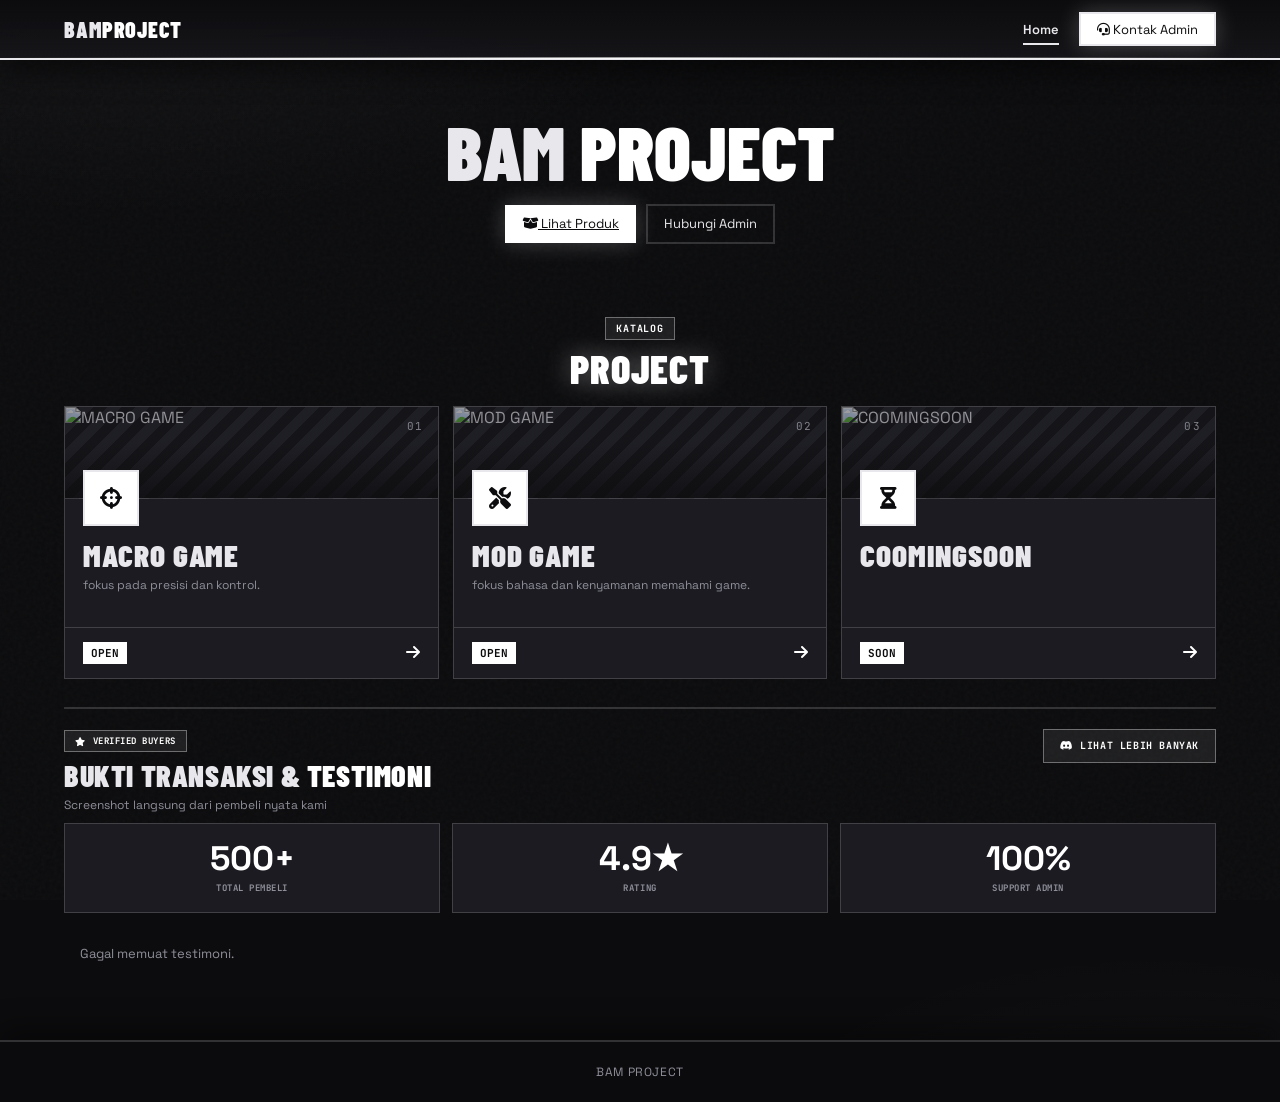
==== commit deb3974e: "Add files via upload" ====
--- a/index.html
+++ b/index.html
@@ -8,7 +8,7 @@
     <link rel="stylesheet" href="https://cdnjs.cloudflare.com/ajax/libs/font-awesome/6.5.1/css/all.min.css">
     <link rel="preconnect" href="https://fonts.googleapis.com">
     <link rel="preconnect" href="https://fonts.gstatic.com" crossorigin>
-    <link href="https://fonts.googleapis.com/css2?family=Space+Grotesk:wght@400;500;600;700&family=Barlow+Condensed:ital,wght@0,400;0,700;0,900&family=Barlow:wght@400;500;600;700&display=swap" rel="stylesheet">
+    <link href="https://fonts.googleapis.com/css2?family=Space+Grotesk:wght@400;500;600;700&family=Barlow+Condensed:ital,wght@0,400;0,700;0,900&family=Barlow:wght@400;500;600;700&family=JetBrains+Mono:wght@400;700&display=swap" rel="stylesheet">
     <link rel="stylesheet" href="style.css">
 </head>
 <body>
--- a/style.css
+++ b/style.css
@@ -1,15 +1,17 @@
 :root {
-    --bg: #f3f4f6;
-    --red: #dc2626;
-    --red-bright: #ef4444;
-    --red-border: rgba(220, 38, 38, 0.28);
-    --red-subtle: rgba(220, 38, 38, 0.08);
-    --ink: #111827;
-    --muted: #4b5563;
-    --dim: #6b7280;
-    --card: #ffffff;
-    --line: rgba(17, 24, 39, 0.12);
-    --shadow: 0 18px 42px rgba(15, 23, 42, 0.10);
+    --bg: #0c0c0e;
+    --red: #e8e8ec;
+    --red-bright: #ffffff;
+    --red-border: rgba(255, 255, 255, 0.35);
+    --red-subtle: rgba(255, 255, 255, 0.08);
+    --ink: #e8e8ec;
+    --muted: #b0b0ba;
+    --dim: #8f8f9a;
+    --card: #1b1b21;
+    --card-2: #16161a;
+    --line: rgba(255, 255, 255, 0.16);
+    --shadow: 0 18px 42px rgba(0, 0, 0, 0.5);
+    --accent-ink: #0c0c0e;
 }
 
 * { box-sizing: border-box; margin: 0; padding: 0; }
@@ -18,8 +20,8 @@
     min-height: 100vh;
     overflow-x: hidden;
     background:
-        radial-gradient(ellipse 80% 50% at 10% -10%, rgba(220, 38, 38, 0.07), transparent 60%),
-        radial-gradient(ellipse 60% 40% at 90% 110%, rgba(15, 23, 42, 0.06), transparent 60%),
+        radial-gradient(ellipse 80% 50% at 10% -10%, rgba(255, 255, 255, 0.05), transparent 60%),
+        radial-gradient(ellipse 60% 40% at 90% 110%, rgba(255, 255, 255, 0.04), transparent 60%),
         var(--bg);
     color: var(--ink);
     font-family: "Space Grotesk", sans-serif;
@@ -59,10 +61,10 @@
     min-height: 60px;
     display: flex;
     align-items: center;
-    border-bottom: 1px solid rgba(17, 24, 39, 0.14);
-    background: linear-gradient(180deg, rgba(255,255,255,0.98), rgba(248,250,252,0.95));
+    border-bottom: 2px solid var(--ink);
+    background: linear-gradient(180deg, rgba(12,12,14,0.97), rgba(22,22,26,0.94));
     backdrop-filter: blur(20px);
-    box-shadow: 0 12px 28px rgba(15, 23, 42, 0.12);
+    box-shadow: 0 12px 28px rgba(0,0,0,0.5);
 }
 
 .site-nav::after {
@@ -72,7 +74,7 @@
     right: 0;
     bottom: -1px;
     height: 2px;
-    background: linear-gradient(90deg, transparent, rgba(220,38,38,0.62), transparent);
+    background: linear-gradient(90deg, transparent, rgba(255,255,255,0.6), transparent);
 }
 
 .nav-inner {
@@ -97,14 +99,14 @@
 .logo-icon {
     width: 32px;
     height: 32px;
-    border: 1px solid var(--red-border);
-    border-radius: 8px;
-    background: #fff;
+    border: 2px solid var(--ink);
+    border-radius: 6px;
+    background: var(--bg);
     display: inline-flex;
     align-items: center;
     justify-content: center;
     overflow: hidden;
-    box-shadow: 0 8px 18px rgba(220,38,38,0.14);
+    box-shadow: 0 0 0 4px rgba(255,255,255,0.08);
 }
 
 .logo-icon img {
@@ -130,8 +132,8 @@
     width: 34px;
     height: 34px;
     border: 1px solid var(--line);
-    border-radius: 8px;
-    background: #fff;
+    border-radius: 6px;
+    background: var(--card);
     color: var(--ink);
 }
 
@@ -158,13 +160,13 @@
     gap: 8px;
     padding: 7px 12px;
     font-size: 13px;
-    color: #374151;
+    color: var(--ink);
     font-family: "Space Grotesk", sans-serif;
     font-weight: 700;
     text-transform: uppercase;
     letter-spacing: 0.06em;
     transition: all 0.2s ease;
-    border-radius: 8px;
+    border-radius: 6px;
     white-space: nowrap;
 }
 
@@ -190,10 +192,10 @@
     left: 50%;
     transform: translateX(-50%) translateY(-6px);
     min-width: 240px;
-    background: #ffffff;
+    background: var(--card);
     border: 1px solid var(--line);
-    border-radius: 14px;
-    box-shadow: 0 12px 40px rgba(15, 23, 42, 0.14);
+    border-radius: 0;
+    box-shadow: 0 12px 40px rgba(0,0,0,0.5);
     padding: 8px 6px;
     display: block;
     opacity: 0;
@@ -216,10 +218,10 @@
     padding: 10px 16px;
     font-size: 13px;
     font-weight: 600;
-    color: #374151;
+    color: var(--ink);
     white-space: nowrap;
     transition: all 0.15s ease;
-    border-radius: 8px;
+    border-radius: 6px;
     text-decoration: none;
 }
 
@@ -249,7 +251,7 @@
     .nav-dropdown .dropdown-toggle {
         width: 100%;
         justify-content: space-between;
-        background: #f8fafc;
+        background: var(--card-2);
         margin-bottom: 8px;
         padding: 10px 12px;
     }
@@ -259,7 +261,7 @@
         width: 100%;
         box-shadow: none;
         border: none;
-        background: #f1f5f9;
+        background: var(--card);
         max-height: 0;
         overflow: hidden;
         transition: max-height 0.3s ease;
@@ -274,7 +276,7 @@
 }
 
 .nav-link {
-    color: #374151;
+    color: var(--ink);
     padding: 7px 12px;
     font-size: 13px;
     text-decoration: none;
@@ -306,9 +308,10 @@
 
 .nav-cta,
 .btn-primary {
-    background: linear-gradient(180deg, var(--red-bright), var(--red));
-    color: #fff;
-    box-shadow: 0 8px 22px rgba(220,38,38,0.24);
+    background: var(--red-bright);
+    color: var(--accent-ink);
+    border: 2px solid var(--ink);
+    box-shadow: 0 0 22px rgba(255,255,255,0.22);
 }
 
 .nav-cta { min-height: 34px; padding: 0 16px; font-size: 13px; }
@@ -316,8 +319,8 @@
 .btn-ghost { min-height: 38px; padding: 0 16px; font-size: 13px; line-height: 36px; border: 1px solid var(--line); box-sizing: border-box; }
 .btn-ghost {
     color: var(--ink);
-    border: 1px solid var(--line);
-    background: rgba(255,255,255,0.72);
+    border: 2px solid var(--line);
+    background: transparent;
 }
 
 .section {
@@ -327,7 +330,7 @@
 
 .section + .section {
     margin-top: 20px;
-    border-top: 1px solid rgba(17,24,39,0.10);
+    border-top: 2px solid var(--line);
 }
 
 .section-header {
@@ -343,11 +346,11 @@
     width: fit-content;
     margin-bottom: 8px;
     border: 1px solid var(--red-border);
-    border-radius: 999px;
+    border-radius: 0;
     background: var(--red-subtle);
     color: var(--red-bright);
     padding: 4px 10px;
-    font-family: "Space Grotesk", sans-serif;
+    font-family: "JetBrains Mono", monospace;
     font-size: 10px;
     font-weight: 700;
     letter-spacing: 0.08em;
@@ -361,12 +364,9 @@
     line-height: 1;
     text-transform: uppercase;
     letter-spacing: 0.02em;
-    background: linear-gradient(180deg, var(--red-bright), var(--red));
-    -webkit-background-clip: text;
-    -webkit-text-fill-color: transparent;
-    background-clip: text;
+    color: var(--red-bright);
+    text-shadow: 0 0 26px rgba(255,255,255,0.35);
     width: fit-content;
-    filter: drop-shadow(0 4px 8px rgba(220,38,38,0.20));
 }
 
 .text-red { color: var(--red-bright); }
@@ -381,7 +381,7 @@
     min-width: 0;
     overflow: hidden;
     border: 1px solid var(--line);
-    border-radius: 8px;
+    border-radius: 0;
     background: var(--card);
     color: var(--ink);
     text-decoration: none;
@@ -392,14 +392,14 @@
 .product-card:hover {
     transform: translateY(-2px);
     border-color: var(--red-border);
-    box-shadow: 0 12px 26px rgba(220,38,38,0.10);
+    box-shadow: 0 12px 26px rgba(0,0,0,0.5), 0 0 20px rgba(255,255,255,0.08);
 }
 
 .product-media {
     position: relative;
     aspect-ratio: 4 / 3;
     overflow: hidden;
-    background: #e5e7eb;
+    background: #24242c;
 }
 
 .product-media img {
@@ -441,11 +441,12 @@
 .product-price {
     display: inline-flex;
     align-items: center;
-    color: #fff;
-    background: linear-gradient(180deg, var(--red-bright), var(--red));
-    border-radius: 7px;
+    color: var(--accent-ink);
+    background: var(--red-bright);
+    border: 2px solid var(--ink);
+    border-radius: 0;
     padding: 4px 7px;
-    font-family: "Space Grotesk", sans-serif;
+    font-family: "JetBrains Mono", monospace;
     font-size: 9.5px;
     font-weight: 700;
     line-height: 1;
@@ -462,8 +463,8 @@
     justify-content: space-between;
     gap: 18px;
     border: 1px solid var(--red-border);
-    border-radius: 14px;
-    background: linear-gradient(135deg, #fff, #fff5f5);
+    border-radius: 0;
+    background: linear-gradient(135deg, var(--card), var(--card-2));
     padding: 26px 30px;
     box-shadow: var(--shadow);
 }
@@ -493,7 +494,7 @@
     min-height: 34px;
     padding: 0 14px;
     border: 1px solid var(--line);
-    background: #fff;
+    background: var(--card);
     color: var(--ink);
     font-size: 11px;
 }
@@ -525,11 +526,11 @@
     gap: 7px;
     margin-bottom: 8px;
     border: 1px solid var(--red-border);
-    border-radius: 999px;
+    border-radius: 0;
     background: var(--red-subtle);
     color: var(--red-bright);
     padding: 4px 10px;
-    font-family: "Space Grotesk", sans-serif;
+    font-family: "JetBrains Mono", monospace;
     font-size: 9px;
     font-weight: 700;
     letter-spacing: 0.06em;
@@ -555,10 +556,10 @@
     min-height: 34px;
     padding: 0 16px;
     border: 1px solid var(--red-border);
-    border-radius: 8px;
+    border-radius: 0;
     background: var(--red-subtle);
     color: var(--red-bright);
-    font-family: "Space Grotesk", sans-serif;
+    font-family: "JetBrains Mono", monospace;
     font-size: 10px;
     font-weight: 700;
     letter-spacing: 0.06em;
@@ -574,7 +575,7 @@
 
 .stat-card {
     border: 1px solid var(--line);
-    border-radius: 10px;
+    border-radius: 0;
     background: var(--card);
     padding: 18px;
     text-align: center;
@@ -591,7 +592,7 @@
 .stat-label {
     margin-top: 6px;
     color: var(--dim);
-    font-family: "Space Grotesk", sans-serif;
+    font-family: "JetBrains Mono", monospace;
     font-size: 9px;
     font-weight: 700;
     letter-spacing: 0.06em;
@@ -612,8 +613,8 @@
     height: 190px;
     position: relative;
     overflow: hidden;
-    border-radius: 10px;
-    background: #e5e7eb;
+    border-radius: 0;
+    background: #24242c;
     cursor: pointer;
 }
 
@@ -683,11 +684,11 @@
     z-index: 10;
     width: 40px;
     height: 40px;
-    border: 1px solid rgba(255,255,255,0.45);
-    border-radius: 10px;
-    background: linear-gradient(180deg, var(--red-bright), var(--red));
-    color: #fff;
-    box-shadow: 0 12px 26px rgba(220,38,38,0.28);
+    border: 2px solid var(--ink);
+    border-radius: 0;
+    background: var(--red-bright);
+    color: var(--accent-ink);
+    box-shadow: 0 0 20px rgba(255,255,255,0.25);
 }
 
 .contact-box,
@@ -697,9 +698,9 @@
     overflow: auto;
     position: relative;
     border: 1px solid var(--red-border);
-    border-radius: 14px;
-    background: #fff;
-    box-shadow: 0 28px 80px rgba(15,23,42,0.24);
+    border-radius: 0;
+    background: var(--card);
+    box-shadow: 0 28px 80px rgba(0,0,0,0.6);
 }
 
 .contact-box {
@@ -725,8 +726,8 @@
     align-items: center;
     gap: 12px;
     border: 1px solid var(--line);
-    border-radius: 8px;
-    background: #f8fafc;
+    border-radius: 0;
+    background: var(--card-2);
     color: var(--ink);
     padding: 13px;
     font-family: "Space Grotesk", sans-serif;
@@ -739,15 +740,15 @@
     max-width: min(920px, 96vw);
     max-height: 88vh;
     object-fit: contain;
-    border-radius: 12px;
+    border-radius: 0;
 }
 
 footer {
     position: relative;
     z-index: 1;
-    border-top: 1px solid rgba(17,24,39,0.16);
-    background: rgba(255,255,255,0.88);
-    box-shadow: 0 -12px 28px rgba(15,23,42,0.06);
+    border-top: 2px solid var(--line);
+    background: rgba(12,12,14,0.9);
+    box-shadow: 0 -12px 28px rgba(0,0,0,0.4);
     padding: 22px 24px;
     text-align: center;
     color: var(--dim);
@@ -781,10 +782,10 @@
         align-items: stretch;
         gap: 6px;
         border: 1px solid var(--red-border);
-        border-radius: 10px;
-        background: rgba(255,255,255,0.98);
+        border-radius: 0;
+        background: rgba(27,27,33,0.98);
         padding: 8px;
-        box-shadow: 0 16px 34px rgba(15,23,42,0.16);
+        box-shadow: 0 16px 34px rgba(0,0,0,0.5);
     }
     .site-nav.nav-open .nav-links { display: flex; }
     .nav-link, .nav-cta { width: 100%; min-height: 32px; font-size: 11px; }
@@ -827,63 +828,129 @@
 .project-list {
     display: grid;
     grid-template-columns: repeat(3, minmax(0, 1fr));
-    gap: 12px;
+    gap: 14px;
 }
 
 .project-card {
+    position: relative;
     display: flex;
     flex-direction: column;
-    align-items: center;
-    text-align: center;
-    gap: 10px;
-    border: 1px solid var(--red-border);
-    border-radius: 12px;
-    background: linear-gradient(135deg, #fff, rgba(220,38,38,0.04));
-    padding: 24px 18px 20px;
+    min-height: 230px;
+    overflow: hidden;
+    border: 1px solid var(--line);
+    border-radius: 0;
+    background: var(--card);
+    color: var(--ink);
     text-decoration: none;
-    color: var(--ink);
     transition: border-color 0.2s ease, box-shadow 0.2s ease, transform 0.2s ease;
 }
 
 .project-card:hover {
-    border-color: var(--red);
-    box-shadow: 0 8px 24px rgba(220,38,38,0.12);
-    transform: translateY(-2px);
+    border-color: var(--red-bright);
+    box-shadow: 0 8px 24px rgba(0,0,0,0.5), 0 0 24px rgba(255,255,255,0.10);
+    transform: translateY(-3px);
+}
+
+.project-card-top {
+    position: relative;
+    height: 92px;
+    background: repeating-linear-gradient(135deg, var(--card-2) 0 10px, #202027 10px 20px);
+    border-bottom: 1px solid var(--line);
+}
+
+.project-card-top::after {
+    content: "";
+    position: absolute;
+    inset: 0;
+    z-index: 1;
+    background: linear-gradient(180deg, rgba(12,12,14,0.1) 40%, rgba(12,12,14,0.7) 100%);
+}
+
+.project-card-img {
+    position: absolute;
+    inset: 0;
+    width: 100%;
+    height: 100%;
+    object-fit: cover;
+    opacity: 0.65;
+    transition: transform 0.3s ease;
+}
+
+.project-card:hover .project-card-img {
+    transform: scale(1.04);
+}
+
+.project-num {
+    position: absolute;
+    top: 12px;
+    right: 14px;
+    z-index: 1;
+    color: var(--dim);
+    font-family: "JetBrains Mono", monospace;
+    font-size: 11px;
+    letter-spacing: 0.12em;
 }
 
 .project-icon {
-    width: 48px;
-    height: 48px;
+    position: absolute;
+    left: 18px;
+    bottom: -28px;
+    z-index: 2;
+    width: 56px;
+    height: 56px;
     display: inline-flex;
     align-items: center;
     justify-content: center;
-    border-radius: 12px;
-    background: linear-gradient(180deg, var(--red-bright), var(--red));
-    color: #fff;
-    font-size: 20px;
+    border: 2px solid var(--ink);
+    border-radius: 0;
+    background: var(--red-bright);
+    color: var(--accent-ink);
+    font-size: 22px;
 }
 
 .project-body {
     min-width: 0;
+    padding: 42px 18px 16px;
 }
 
 .project-name {
-    font-family: "Space Grotesk", sans-serif;
-    font-size: 15px;
-    font-weight: 700;
-    line-height: 1.15;
+    font-family: "Barlow Condensed", sans-serif;
+    font-size: 31px;
+    font-weight: 900;
+    line-height: 0.9;
     letter-spacing: 0.03em;
+    text-transform: uppercase;
 }
 
 .project-desc {
-    margin-top: 4px;
+    min-height: 34px;
+    margin-top: 8px;
     color: var(--dim);
+    font-size: 12px;
+    line-height: 1.35;
+}
+
+.project-foot {
+    margin-top: auto;
+    padding: 14px 18px;
+    border-top: 1px solid var(--line);
+    display: flex;
+    align-items: center;
+    justify-content: space-between;
+    color: var(--dim);
+    font-family: "JetBrains Mono", monospace;
     font-size: 11px;
-    line-height: 1.35;
+}
+
+.project-pill {
+    padding: 4px 8px;
+    background: var(--red-bright);
+    color: var(--accent-ink);
+    font-weight: 700;
 }
 
 .project-arrow {
-    color: var(--dim);
+    color: var(--red-bright);
     font-size: 16px;
     transition: transform 0.2s ease, color 0.2s ease;
 }
@@ -947,8 +1014,8 @@
 
 .metric {
     border: 1px solid var(--line);
-    border-radius: 8px;
-    background: rgba(255,255,255,0.72);
+    border-radius: 0;
+    background: var(--card);
     padding: 11px;
 }
 
@@ -964,7 +1031,7 @@
     display: block;
     margin-top: 4px;
     color: var(--dim);
-    font-family: "Space Grotesk", sans-serif;
+    font-family: "JetBrains Mono", monospace;
     font-size: 9px;
     font-weight: 700;
     letter-spacing: 0.08em;
@@ -973,8 +1040,8 @@
 
 .category-product-section {
     border: 1px solid var(--line);
-    border-radius: 12px;
-    background: rgba(255,255,255,0.70);
+    border-radius: 0;
+    background: var(--card);
     padding: 14px;
 }
 
@@ -1010,6 +1077,4 @@
     font-size: 10px;
     font-weight: 700;
     text-transform: uppercase;
-}
-
 }
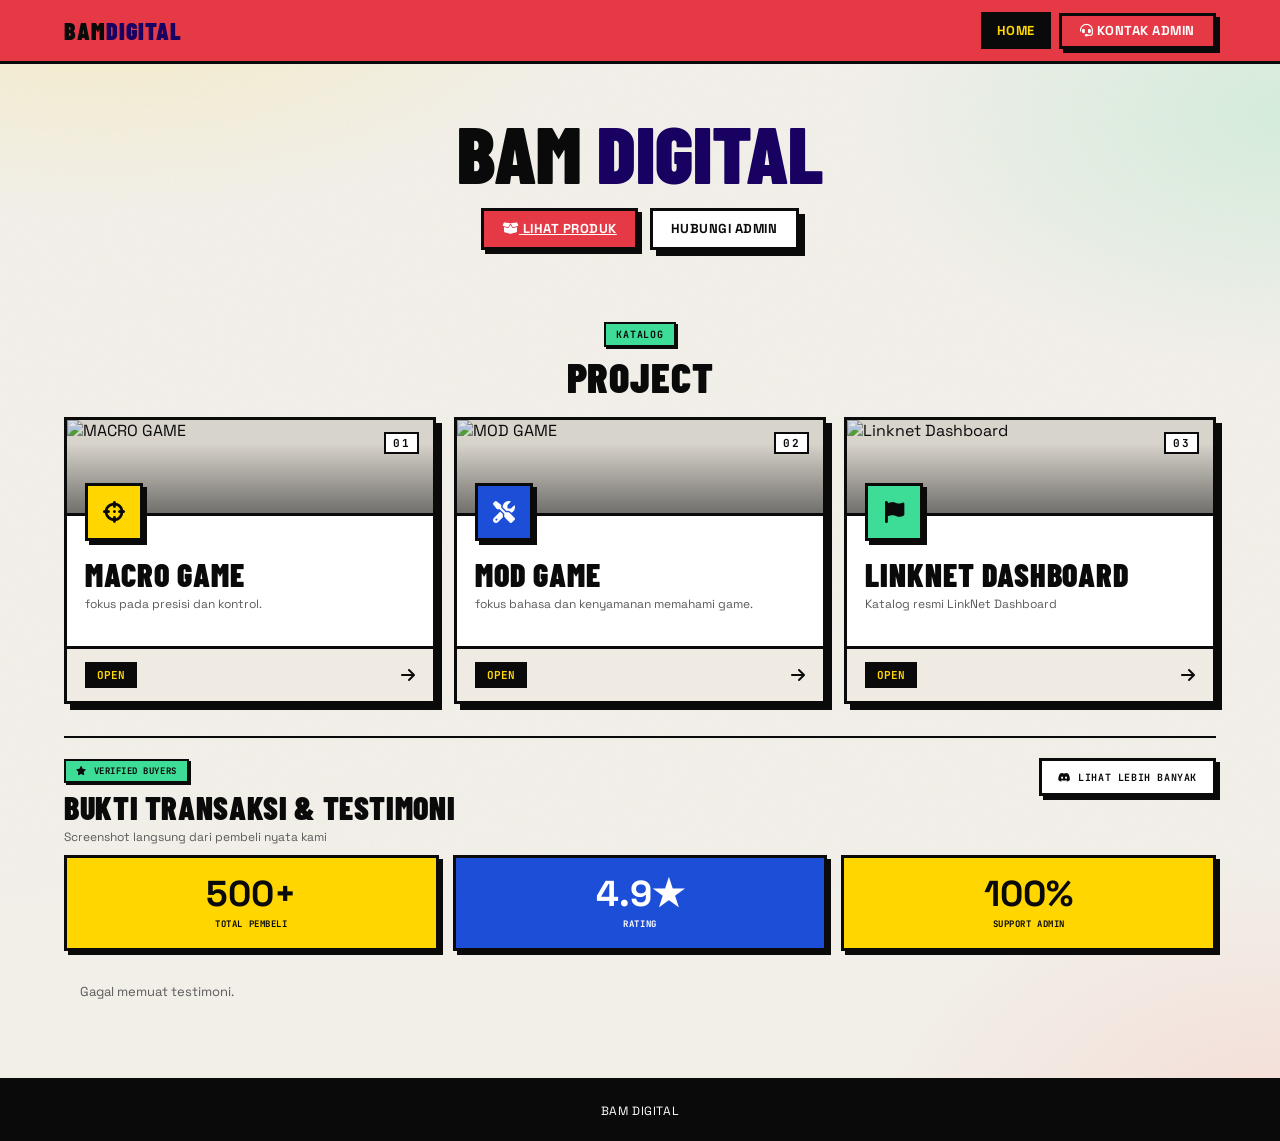
==== commit 199b2499: "Add files via upload" ====
--- a/index.html
+++ b/index.html
@@ -3,7 +3,7 @@
 <head>
     <meta charset="UTF-8">
     <meta name="viewport" content="width=device-width, initial-scale=1.0">
-    <title>BAM PROJECT</title>
+    <title>BAM DIGITAL</title>
     <link rel="icon" type="image/png" href="assets/Logo_BAM_Transparant.png">
     <link rel="stylesheet" href="https://cdnjs.cloudflare.com/ajax/libs/font-awesome/6.5.1/css/all.min.css">
     <link rel="preconnect" href="https://fonts.googleapis.com">
@@ -17,7 +17,7 @@
     <main class="page">
         <section class="home-hero">
             <div class="hero-content">
-                <h1>BAM <span>PROJECT</span></h1>
+                <h1>BAM <span>DIGITAL</span></h1>
                 <div class="home-actions">
                     <a class="btn-primary" href="#produk"><i class="fa-solid fa-box-open"></i> Lihat Produk</a>
                     <button class="btn-ghost" type="button" data-open-contact>Hubungi Admin</button>
@@ -56,7 +56,7 @@
         </section>
     </main>
 
-    <footer>BAM PROJECT</footer>
+    <footer>BAM DIGITAL</footer>
     <div id="global-modals"></div>
 
     <script src="config.js"></script>
--- a/style.css
+++ b/style.css
@@ -1,17 +1,29 @@
 :root {
-    --bg: #0c0c0e;
-    --red: #e8e8ec;
-    --red-bright: #ffffff;
-    --red-border: rgba(255, 255, 255, 0.35);
-    --red-subtle: rgba(255, 255, 255, 0.08);
-    --ink: #e8e8ec;
-    --muted: #b0b0ba;
-    --dim: #8f8f9a;
-    --card: #1b1b21;
-    --card-2: #16161a;
-    --line: rgba(255, 255, 255, 0.16);
-    --shadow: 0 18px 42px rgba(0, 0, 0, 0.5);
-    --accent-ink: #0c0c0e;
+    --bg: #F2EFE9;
+    --bg-2: #EFEBE2;
+    --ink: #0A0A0A;
+    --muted: #4A4A4A;
+    --dim: #5A5A5A;
+    --card: #FFFFFF;
+    --card-2: #EFEBE2;
+    --yellow: #FFD600;
+    --mint: #3DDC97;
+    --coral: #E63946;
+    --navy: #1D4ED8;
+    --white: #FFFFFF;
+    --black: #0A0A0A;
+    --brand-deep: #180161;
+    --accent-ink: #0A0A0A;
+    --line: 3px solid var(--black);
+    --border-thick: 3px solid var(--black);
+    --border-thick-2: 2px solid var(--black);
+    --shadow: 6px 6px 0 var(--black);
+    --shadow-sm: 4px 4px 0 var(--black);
+    --shadow-push: 2px 2px 0 var(--black);
+    --red: var(--black);
+    --red-bright: var(--yellow);
+    --red-border: var(--black);
+    --red-subtle: rgba(10, 10, 10, 0.06);
 }
 
 * { box-sizing: border-box; margin: 0; padding: 0; }
@@ -20,8 +32,9 @@
     min-height: 100vh;
     overflow-x: hidden;
     background:
-        radial-gradient(ellipse 80% 50% at 10% -10%, rgba(255, 255, 255, 0.05), transparent 60%),
-        radial-gradient(ellipse 60% 40% at 90% 110%, rgba(255, 255, 255, 0.04), transparent 60%),
+        radial-gradient(ellipse 70% 40% at 8% -5%, rgba(255, 214, 0, 0.18), transparent 60%),
+        radial-gradient(ellipse 60% 40% at 100% 10%, rgba(61, 220, 151, 0.16), transparent 55%),
+        radial-gradient(ellipse 60% 45% at 100% 100%, rgba(255, 107, 94, 0.14), transparent 55%),
         var(--bg);
     color: var(--ink);
     font-family: "Space Grotesk", sans-serif;
@@ -33,7 +46,7 @@
     inset: 0;
     z-index: 0;
     pointer-events: none;
-    opacity: 0.03;
+    opacity: 0.02;
     background-image: url("data:image/svg+xml,%3Csvg viewBox='0 0 256 256' xmlns='http://www.w3.org/2000/svg'%3E%3Cfilter id='n'%3E%3CfeTurbulence type='fractalNoise' baseFrequency='0.9' numOctaves='4' stitchTiles='stitch'/%3E%3C/filter%3E%3Crect width='100%25' height='100%25' filter='url(%23n)' opacity='1'/%3E%3C/svg%3E");
 }
 
@@ -58,24 +71,14 @@
     left: 0;
     right: 0;
     z-index: 100;
-    min-height: 60px;
-    display: flex;
-    align-items: center;
-    border-bottom: 2px solid var(--ink);
-    background: linear-gradient(180deg, rgba(12,12,14,0.97), rgba(22,22,26,0.94));
-    backdrop-filter: blur(20px);
-    box-shadow: 0 12px 28px rgba(0,0,0,0.5);
-}
-
-.site-nav::after {
-    content: "";
-    position: absolute;
-    left: 0;
-    right: 0;
-    bottom: -1px;
-    height: 2px;
-    background: linear-gradient(90deg, transparent, rgba(255,255,255,0.6), transparent);
-}
+    min-height: 64px;
+    display: flex;
+    align-items: center;
+    background: var(--coral);
+    border-bottom: var(--border-thick);
+}
+
+.site-nav::after { content: none; }
 
 .nav-inner {
     width: min(1200px, 100%);
@@ -90,23 +93,22 @@
 .nav-logo {
     display: inline-flex;
     align-items: center;
-    gap: 10px;
+    gap: 12px;
     color: var(--ink);
     text-decoration: none;
     min-width: max-content;
 }
 
 .logo-icon {
-    width: 32px;
-    height: 32px;
-    border: 2px solid var(--ink);
-    border-radius: 6px;
-    background: var(--bg);
+    width: 36px;
+    height: 36px;
+    border: var(--border-thick);
+    box-shadow: var(--shadow-sm);
+    background: var(--white);
     display: inline-flex;
     align-items: center;
     justify-content: center;
     overflow: hidden;
-    box-shadow: 0 0 0 4px rgba(255,255,255,0.08);
 }
 
 .logo-icon img {
@@ -118,23 +120,27 @@
 
 .logo-text {
     font-family: "Barlow Condensed", sans-serif;
-    font-size: 22px;
+    font-size: 24px;
     font-weight: 900;
     letter-spacing: 0.04em;
     text-transform: uppercase;
     font-style: normal;
-}
-
-.logo-text span { color: var(--red-bright); }
+    color: var(--black);
+}
+
+.logo-text span {
+    color: var(--brand-deep);
+    font-style: normal;
+}
 
 .nav-menu-btn {
     display: none;
-    width: 34px;
-    height: 34px;
-    border: 1px solid var(--line);
-    border-radius: 6px;
-    background: var(--card);
-    color: var(--ink);
+    width: 36px;
+    height: 36px;
+    border: var(--border-thick);
+    background: var(--white);
+    color: var(--ink);
+    box-shadow: var(--shadow-push);
 }
 
 .nav-links {
@@ -153,7 +159,7 @@
 
 .nav-dropdown .dropdown-toggle {
     background: none;
-    border: none;
+    border: var(--border-thick-2);
     cursor: pointer;
     display: inline-flex;
     align-items: center;
@@ -164,15 +170,15 @@
     font-family: "Space Grotesk", sans-serif;
     font-weight: 700;
     text-transform: uppercase;
-    letter-spacing: 0.06em;
-    transition: all 0.2s ease;
-    border-radius: 6px;
+    letter-spacing: 0.04em;
+    transition: all 0.15s ease;
     white-space: nowrap;
 }
 
 .nav-dropdown .dropdown-toggle:hover {
-    color: var(--red);
-    background: var(--red-subtle);
+    background: var(--white);
+    box-shadow: var(--shadow-push);
+    transform: translate(-2px, -2px);
 }
 
 .nav-dropdown .dropdown-toggle .fa-chevron-down {
@@ -188,14 +194,13 @@
 
 .nav-dropdown .dropdown-content {
     position: absolute;
-    top: calc(100% + 6px);
+    top: calc(100% + 8px);
     left: 50%;
     transform: translateX(-50%) translateY(-6px);
     min-width: 240px;
-    background: var(--card);
-    border: 1px solid var(--line);
-    border-radius: 0;
-    box-shadow: 0 12px 40px rgba(0,0,0,0.5);
+    background: var(--white);
+    border: var(--border-thick);
+    box-shadow: var(--shadow);
     padding: 8px 6px;
     display: block;
     opacity: 0;
@@ -203,6 +208,7 @@
     transition: opacity 0.2s ease, transform 0.2s ease, visibility 0s 0.2s;
     pointer-events: none;
     z-index: 1000;
+    border-radius: 0;
 }
 
 .nav-dropdown.open .dropdown-content {
@@ -217,29 +223,26 @@
     display: block;
     padding: 10px 16px;
     font-size: 13px;
-    font-weight: 600;
+    font-weight: 700;
     color: var(--ink);
     white-space: nowrap;
     transition: all 0.15s ease;
-    border-radius: 6px;
     text-decoration: none;
 }
 
 .dropdown-divider {
-    height: 1px;
-    background: var(--line);
+    height: 2px;
+    background: var(--black);
     margin: 6px 10px;
 }
 
 .nav-dropdown .dropdown-content .nav-link:hover {
-    background: var(--red-subtle);
-    color: var(--red-bright);
+    background: var(--yellow);
 }
 
 .nav-dropdown .dropdown-content .nav-link.is-active {
-    background: var(--red-subtle);
-    color: var(--red);
-    font-weight: 700;
+    background: var(--black);
+    color: var(--yellow);
 }
 
 @media (max-width: 760px) {
@@ -251,7 +254,7 @@
     .nav-dropdown .dropdown-toggle {
         width: 100%;
         justify-content: space-between;
-        background: var(--card-2);
+        background: var(--white);
         margin-bottom: 8px;
         padding: 10px 12px;
     }
@@ -277,51 +280,67 @@
 
 .nav-link {
     color: var(--ink);
-    padding: 7px 12px;
+    padding: 8px 14px;
     font-size: 13px;
     text-decoration: none;
     position: relative;
-    font-weight: 600;
-    transition: color 0.2s;
-}
-
-.nav-link::after {
-    content: '';
-    position: absolute;
-    bottom: 0;
-    left: 12px;
-    right: 12px;
-    height: 2px;
-    background: var(--red);
-    transform: scaleX(0);
-    transition: transform 0.2s ease;
-}
-
-.nav-link:hover::after,
-.nav-link.is-active::after {
-    transform: scaleX(1);
-}
+    font-weight: 700;
+    transition: all 0.15s ease;
+    text-transform: uppercase;
+    letter-spacing: 0.04em;
+    border: var(--border-thick-2);
+}
+
+.nav-link::after { content: none; }
 
 .nav-link:hover {
-    color: var(--red);
+    color: var(--ink);
+    background: var(--white);
+    box-shadow: var(--shadow-push);
+    transform: translate(-2px, -2px);
+}
+
+.nav-link.is-active {
+    background: var(--black);
+    color: var(--yellow);
 }
 
 .nav-cta,
 .btn-primary {
-    background: var(--red-bright);
-    color: var(--accent-ink);
-    border: 2px solid var(--ink);
-    box-shadow: 0 0 22px rgba(255,255,255,0.22);
-}
-
-.nav-cta { min-height: 34px; padding: 0 16px; font-size: 13px; }
+    background: var(--coral);
+    color: var(--white);
+    border: var(--border-thick);
+    box-shadow: var(--shadow-sm);
+    transition: all 0.12s ease;
+    border-radius: 0;
+}
+
+.nav-cta:hover,
+.btn-primary:hover {
+    transform: translate(-2px, -2px);
+    box-shadow: var(--shadow);
+    background: var(--navy);
+    color: var(--white);
+}
+
+.nav-cta:active,
+.btn-primary:active {
+    transform: translate(3px, 3px);
+    box-shadow: var(--shadow-push);
+}
+
+.nav-cta { min-height: 36px; padding: 0 18px; font-size: 13px; font-weight: 700; text-transform: uppercase; letter-spacing: 0.04em; }
 .btn-primary,
-.btn-ghost { min-height: 38px; padding: 0 16px; font-size: 13px; line-height: 36px; border: 1px solid var(--line); box-sizing: border-box; }
+.btn-ghost { min-height: 42px; padding: 0 20px; font-size: 13px; line-height: 36px; box-sizing: border-box; font-weight: 700; text-transform: uppercase; letter-spacing: 0.04em; border-radius: 0; }
 .btn-ghost {
     color: var(--ink);
-    border: 2px solid var(--line);
-    background: transparent;
-}
+    border: var(--border-thick);
+    background: var(--white);
+    box-shadow: var(--shadow);
+    transition: all 0.12s ease;
+}
+.btn-ghost:hover { transform: translate(-2px, -2px); }
+.btn-ghost:active { transform: translate(3px, 3px); box-shadow: var(--shadow-push); }
 
 .section {
     position: relative;
@@ -329,8 +348,8 @@
 }
 
 .section + .section {
-    margin-top: 20px;
-    border-top: 2px solid var(--line);
+    margin-top: 24px;
+    border-top: var(--border-thick-2);
 }
 
 .section-header {
@@ -338,68 +357,73 @@
     align-items: flex-end;
     justify-content: space-between;
     gap: 16px;
-    margin-bottom: 18px;
+    margin-bottom: 20px;
 }
 
 .section-tag {
     display: inline-flex;
     width: fit-content;
     margin-bottom: 8px;
-    border: 1px solid var(--red-border);
-    border-radius: 0;
-    background: var(--red-subtle);
-    color: var(--red-bright);
+    border: var(--border-thick-2);
+    background: var(--mint);
+    color: var(--black);
     padding: 4px 10px;
     font-family: "JetBrains Mono", monospace;
     font-size: 10px;
     font-weight: 700;
     letter-spacing: 0.08em;
     text-transform: uppercase;
+    box-shadow: var(--shadow-push);
 }
 
 .section-title {
     font-family: "Barlow Condensed", sans-serif;
-    font-size: 40px;
+    font-size: 42px;
     font-weight: 900;
     line-height: 1;
     text-transform: uppercase;
     letter-spacing: 0.02em;
-    color: var(--red-bright);
-    text-shadow: 0 0 26px rgba(255,255,255,0.35);
+    color: var(--ink);
+    text-shadow: none;
     width: fit-content;
 }
 
-.text-red { color: var(--red-bright); }
+.text-red { color: var(--ink); }
 
 .product-grid {
     display: grid;
     grid-template-columns: repeat(2, minmax(0, 1fr));
-    gap: 10px;
+    gap: 16px;
 }
 
 .product-card {
     min-width: 0;
     overflow: hidden;
-    border: 1px solid var(--line);
-    border-radius: 0;
+    border: var(--border-thick);
     background: var(--card);
     color: var(--ink);
     text-decoration: none;
     cursor: pointer;
-    transition: transform 0.2s ease, border-color 0.2s ease, box-shadow 0.2s ease;
+    box-shadow: var(--shadow);
+    transition: all 0.12s ease;
+    text-align: left;
+    width: 100%;
+    border-radius: 0;
 }
 
 .product-card:hover {
-    transform: translateY(-2px);
-    border-color: var(--red-border);
-    box-shadow: 0 12px 26px rgba(0,0,0,0.5), 0 0 20px rgba(255,255,255,0.08);
-}
+    transform: translate(-3px, -3px);
+    border-color: var(--black);
+    box-shadow: 9px 9px 0 var(--black);
+}
+.product-card:active { transform: translate(2px, 2px); box-shadow: var(--shadow-push); }
 
 .product-media {
     position: relative;
     aspect-ratio: 4 / 3;
     overflow: hidden;
-    background: #24242c;
+    background: var(--card-2);
+    border-bottom: var(--border-thick);
 }
 
 .product-media img {
@@ -411,22 +435,23 @@
 }
 
 .product-card:hover .product-media img { transform: scale(1.04); }
-.product-body { padding: 10px; }
+.product-body { padding: 12px; }
 .product-title {
     font-family: "Space Grotesk", sans-serif;
-    font-size: 12.5px;
+    font-size: 14px;
     font-weight: 700;
     line-height: 1.05;
     letter-spacing: 0.03em;
     text-transform: uppercase;
-    font-style: italic;
+    font-style: normal;
 }
 
 .product-subtitle {
     color: var(--dim);
+    font-family: "JetBrains Mono", monospace;
     font-size: 9px;
-    line-height: 1.35;
-    margin-top: 3px;
+    line-height: 1.4;
+    margin-top: 4px;
     min-height: 24px;
 }
 
@@ -435,26 +460,30 @@
     align-items: center;
     justify-content: space-between;
     gap: 8px;
-    margin-top: 9px;
+    margin-top: 10px;
 }
 
 .product-price {
     display: inline-flex;
     align-items: center;
-    color: var(--accent-ink);
-    background: var(--red-bright);
-    border: 2px solid var(--ink);
+    color: var(--black);
+    background: var(--yellow);
+    border: var(--border-thick);
+    padding: 4px 9px;
+    font-family: "JetBrains Mono", monospace;
+    font-size: 10px;
+    font-weight: 700;
+    line-height: 1;
     border-radius: 0;
-    padding: 4px 7px;
-    font-family: "JetBrains Mono", monospace;
-    font-size: 9.5px;
-    font-weight: 700;
-    line-height: 1;
 }
 
 .product-link {
-    color: var(--red-bright);
+    color: var(--ink);
     font-size: 10px;
+    font-weight: 700;
+    text-transform: uppercase;
+    text-decoration: underline;
+    text-underline-offset: 3px;
 }
 
 .upgrade-banner {
@@ -462,9 +491,8 @@
     align-items: center;
     justify-content: space-between;
     gap: 18px;
-    border: 1px solid var(--red-border);
-    border-radius: 0;
-    background: linear-gradient(135deg, var(--card), var(--card-2));
+    border: var(--border-thick);
+    background: var(--card);
     padding: 26px 30px;
     box-shadow: var(--shadow);
 }
@@ -472,12 +500,17 @@
 .upgrade-title {
     font-family: "Space Grotesk", sans-serif;
     font-size: 24px;
-    font-weight: 700;
-    text-transform: uppercase;
-    font-style: italic;
-}
-
-.upgrade-title span { color: var(--red-bright); }
+    font-weight: 900;
+    text-transform: uppercase;
+    font-style: normal;
+}
+
+.upgrade-title span {
+    background: var(--yellow);
+    color: var(--black);
+    padding: 0 6px;
+    border: var(--border-thick-2);
+}
 .upgrade-sub {
     color: var(--muted);
     font-size: 12px;
@@ -487,17 +520,23 @@
 .social-pills {
     display: flex;
     flex-wrap: wrap;
-    gap: 8px;
+    gap: 12px;
 }
 
 .social-pill {
-    min-height: 34px;
-    padding: 0 14px;
-    border: 1px solid var(--line);
-    background: var(--card);
-    color: var(--ink);
-    font-size: 11px;
-}
+    min-height: 38px;
+    padding: 0 16px;
+    border: var(--border-thick);
+    background: var(--white);
+    color: var(--ink);
+    font-size: 12px;
+    font-weight: 700;
+    text-transform: uppercase;
+    box-shadow: var(--shadow-sm);
+    transition: all 0.12s ease;
+}
+
+.social-pill:hover { transform: translate(-2px, -2px); box-shadow: var(--shadow); }
 
 .testi-combo {
     padding-top: 20px;
@@ -525,21 +564,21 @@
     align-items: center;
     gap: 7px;
     margin-bottom: 8px;
-    border: 1px solid var(--red-border);
-    border-radius: 0;
-    background: var(--red-subtle);
-    color: var(--red-bright);
+    border: var(--border-thick-2);
+    background: var(--mint);
+    color: var(--black);
     padding: 4px 10px;
     font-family: "JetBrains Mono", monospace;
     font-size: 9px;
     font-weight: 700;
     letter-spacing: 0.06em;
     text-transform: uppercase;
+    box-shadow: var(--shadow-push);
 }
 
 .testimonial-title {
     font-family: "Barlow Condensed", sans-serif;
-    font-size: 30px;
+    font-size: 32px;
     font-weight: 900;
     line-height: 1.05;
     text-transform: uppercase;
@@ -553,45 +592,53 @@
 }
 
 .testimonial-more {
-    min-height: 34px;
+    min-height: 38px;
     padding: 0 16px;
-    border: 1px solid var(--red-border);
-    border-radius: 0;
-    background: var(--red-subtle);
-    color: var(--red-bright);
+    border: var(--border-thick);
+    background: var(--white);
+    color: var(--ink);
     font-family: "JetBrains Mono", monospace;
     font-size: 10px;
     font-weight: 700;
     letter-spacing: 0.06em;
     text-transform: uppercase;
-}
+    box-shadow: var(--shadow-sm);
+    transition: all 0.12s ease;
+}
+.testimonial-more:hover { transform: translate(-2px, -2px); box-shadow: var(--shadow); }
 
 .stats-grid {
     display: grid;
     grid-template-columns: repeat(3, minmax(0, 1fr));
-    gap: 12px;
+    gap: 14px;
     margin-bottom: 26px;
 }
 
 .stat-card {
-    border: 1px solid var(--line);
-    border-radius: 0;
+    border: var(--border-thick);
     background: var(--card);
     padding: 18px;
     text-align: center;
-}
+    box-shadow: var(--shadow-sm);
+}
+
+.stat-card:nth-child(1) { background: var(--yellow); color: var(--black); }
+.stat-card:nth-child(2) { background: var(--navy); color: var(--white); }
+.stat-card:nth-child(3) { background: var(--yellow); color: var(--black); }
+.stat-card:nth-child(2) .stat-num,
+.stat-card:nth-child(2) .stat-label { color: var(--white); }
 
 .stat-num {
-    color: var(--red-bright);
+    color: var(--ink);
     font-family: "Space Grotesk", sans-serif;
-    font-size: 34px;
-    font-weight: 700;
+    font-size: 36px;
+    font-weight: 900;
     line-height: 1;
 }
 
 .stat-label {
     margin-top: 6px;
-    color: var(--dim);
+    color: var(--ink);
     font-family: "JetBrains Mono", monospace;
     font-size: 9px;
     font-weight: 700;
@@ -605,7 +652,7 @@
     overflow-x: auto;
     padding: 4px 0 18px;
     scrollbar-width: thin;
-    scrollbar-color: var(--red-bright) transparent;
+    scrollbar-color: var(--black) transparent;
 }
 
 .testi-card {
@@ -613,9 +660,10 @@
     height: 190px;
     position: relative;
     overflow: hidden;
-    border-radius: 0;
-    background: #24242c;
+    background: var(--card-2);
     cursor: pointer;
+    border: var(--border-thick);
+    box-shadow: var(--shadow-sm);
 }
 
 .testi-card img {
@@ -628,7 +676,8 @@
 .testi-overlay {
     position: absolute;
     inset: 0;
-    background: linear-gradient(to top, rgba(0,0,0,0.48), transparent 55%);
+    border: var(--border-thick-2);
+    pointer-events: none;
 }
 
 .testi-info {
@@ -636,11 +685,15 @@
     left: 10px;
     right: 10px;
     bottom: 10px;
-    color: #fff;
+    color: var(--ink);
     font-family: "Space Grotesk", sans-serif;
-    font-size: 9px;
-    font-weight: 700;
-    text-transform: uppercase;
+    font-size: 10px;
+    font-weight: 700;
+    text-transform: uppercase;
+    background: var(--yellow);
+    border: var(--border-thick-2);
+    padding: 3px 7px;
+    width: fit-content;
 }
 
 .testi-verified {
@@ -650,10 +703,10 @@
 }
 
 .testi-verified-dot {
-    width: 5px;
-    height: 5px;
+    width: 8px;
+    height: 8px;
+    background: var(--black);
     border-radius: 50%;
-    background: var(--red-bright);
 }
 
 .modal-overlay,
@@ -665,8 +718,7 @@
     align-items: center;
     justify-content: center;
     padding: 20px;
-    background: rgba(0,0,0,0.76);
-    backdrop-filter: blur(12px);
+    background: rgba(10, 10, 10, 0.72);
 }
 
 .modal-overlay.open,
@@ -679,17 +731,19 @@
 
 .modal-close {
     position: absolute;
-    top: 10px;
-    right: 10px;
+    top: 14px;
+    right: 14px;
     z-index: 10;
-    width: 40px;
-    height: 40px;
-    border: 2px solid var(--ink);
+    width: 42px;
+    height: 42px;
+    border: var(--border-thick);
+    background: var(--coral);
+    color: var(--white);
+    box-shadow: var(--shadow-sm);
     border-radius: 0;
-    background: var(--red-bright);
-    color: var(--accent-ink);
-    box-shadow: 0 0 20px rgba(255,255,255,0.25);
-}
+    transition: all 0.12s ease;
+}
+.modal-close:hover { transform: translate(-2px, -2px); box-shadow: var(--shadow); }
 
 .contact-box,
 .product-modal {
@@ -697,10 +751,10 @@
     max-height: 90vh;
     overflow: auto;
     position: relative;
-    border: 1px solid var(--red-border);
+    border: var(--border-thick);
+    background: var(--white);
+    box-shadow: var(--shadow);
     border-radius: 0;
-    background: var(--card);
-    box-shadow: 0 28px 80px rgba(0,0,0,0.6);
 }
 
 .contact-box {
@@ -712,21 +766,20 @@
     margin-bottom: 16px;
     font-family: "Space Grotesk", sans-serif;
     font-size: 28px;
-    font-weight: 700;
+    font-weight: 900;
     text-transform: uppercase;
 }
 
 .contact-list {
     display: grid;
-    gap: 10px;
+    gap: 12px;
 }
 
 .contact-item {
     display: flex;
     align-items: center;
     gap: 12px;
-    border: 1px solid var(--line);
-    border-radius: 0;
+    border: var(--border-thick);
     background: var(--card-2);
     color: var(--ink);
     padding: 13px;
@@ -734,24 +787,27 @@
     font-weight: 700;
     text-transform: uppercase;
     text-decoration: none;
-}
+    box-shadow: var(--shadow-push);
+    transition: all 0.12s ease;
+}
+.contact-item:hover { transform: translate(-2px, -2px); box-shadow: var(--shadow-sm); }
 
 .lightbox img {
     max-width: min(920px, 96vw);
     max-height: 88vh;
     object-fit: contain;
-    border-radius: 0;
+    border: var(--border-thick);
+    background: var(--white);
 }
 
 footer {
     position: relative;
     z-index: 1;
-    border-top: 2px solid var(--line);
-    background: rgba(12,12,14,0.9);
-    box-shadow: 0 -12px 28px rgba(0,0,0,0.4);
+    border-top: var(--border-thick);
+    background: var(--black);
+    color: var(--white);
     padding: 22px 24px;
     text-align: center;
-    color: var(--dim);
     font-family: "Space Grotesk", sans-serif;
     font-size: 12px;
     letter-spacing: 0.05em;
@@ -760,6 +816,7 @@
 
 @media (min-width: 640px) {
     .product-grid { grid-template-columns: repeat(3, minmax(0, 1fr)); }
+    .project-list { grid-template-columns: repeat(3, minmax(0, 1fr)); }
 }
 
 @media (min-width: 1024px) {
@@ -767,10 +824,10 @@
 }
 
 @media (max-width: 720px) {
-    .site-nav { min-height: 52px; }
+    .site-nav { min-height: 56px; }
     .nav-inner { padding: 0 14px; }
-    .logo-icon { width: 28px; height: 28px; }
-    .logo-text { font-size: 16px; letter-spacing: 0.05em; }
+    .logo-icon { width: 30px; height: 30px; }
+    .logo-text { font-size: 18px; letter-spacing: 0.05em; }
     .nav-menu-btn { display: inline-flex; align-items: center; justify-content: center; }
     .nav-links {
         position: absolute;
@@ -781,14 +838,13 @@
         flex-direction: column;
         align-items: stretch;
         gap: 6px;
-        border: 1px solid var(--red-border);
-        border-radius: 0;
-        background: rgba(27,27,33,0.98);
+        border: var(--border-thick);
+        background: var(--white);
         padding: 8px;
-        box-shadow: 0 16px 34px rgba(0,0,0,0.5);
+        box-shadow: var(--shadow);
     }
     .site-nav.nav-open .nav-links { display: flex; }
-    .nav-link, .nav-cta { width: 100%; min-height: 32px; font-size: 11px; }
+    .nav-link, .nav-cta { width: 100%; min-height: 36px; font-size: 11px; }
     .page { padding: 68px 12px 28px; }
     .home-hero { padding: 28px 16px 24px; }
     .home-hero h1 { font-size: clamp(34px, 12vw, 48px); }
@@ -796,29 +852,29 @@
     .home-stats { margin-top: 18px; }
     .section { padding: 32px 0 8px; }
     .section-header { align-items: flex-start; flex-direction: column; }
-    .section-title { font-size: 23px; }
+    .section-title { font-size: 26px; }
     .upgrade-banner { align-items: flex-start; flex-direction: column; padding: 20px 16px; }
     .upgrade-title { font-size: 18px; }
     .social-pills { width: 100%; }
     .social-pill { flex: 1 1 calc(50% - 8px); }
     .testimonial-head { display: grid; grid-template-columns: 1fr; gap: 10px; margin-bottom: 14px; }
-    .testimonial-title { font-size: 21px; }
+    .testimonial-title { font-size: 23px; }
     .testimonial-sub { font-size: 10px; }
-    .testimonial-more { width: 100%; min-height: 32px; }
-    .stats-grid { gap: 7px; margin-bottom: 18px; }
+    .testimonial-more { width: 100%; min-height: 36px; }
+    .stats-grid { gap: 8px; margin-bottom: 18px; }
     .stat-card { padding: 10px 5px; }
-    .stat-num { font-size: 22px; }
-    .stat-label { font-size: 7px; }
+    .stat-num { font-size: 26px; }
+    .stat-label { font-size: 8px; }
     .testi-card { flex-basis: 188px; height: 164px; }
     .modal-overlay, .lightbox { padding: 12px; }
 }
 
 @media (max-width: 390px) {
-    .product-grid { gap: 8px; }
-    .product-body { padding: 8px; }
-    .product-title { font-size: 10.8px; }
+    .product-grid { gap: 12px; }
+    .product-body { padding: 10px; }
+    .product-title { font-size: 12px; }
     .product-subtitle { font-size: 8px; min-height: 22px; }
-    .product-price { font-size: 8.5px; padding: 3px 5px; }
+    .product-price { font-size: 9px; padding: 0; }
 }
 
 /* ============================================
@@ -828,7 +884,7 @@
 .project-list {
     display: grid;
     grid-template-columns: repeat(3, minmax(0, 1fr));
-    gap: 14px;
+    gap: 18px;
 }
 
 .project-card {
@@ -837,33 +893,33 @@
     flex-direction: column;
     min-height: 230px;
     overflow: hidden;
-    border: 1px solid var(--line);
-    border-radius: 0;
+    border: var(--border-thick);
     background: var(--card);
     color: var(--ink);
     text-decoration: none;
-    transition: border-color 0.2s ease, box-shadow 0.2s ease, transform 0.2s ease;
+    box-shadow: var(--shadow);
+    transition: all 0.12s ease;
 }
 
 .project-card:hover {
-    border-color: var(--red-bright);
-    box-shadow: 0 8px 24px rgba(0,0,0,0.5), 0 0 24px rgba(255,255,255,0.10);
-    transform: translateY(-3px);
+    border-color: var(--black);
+    box-shadow: 9px 9px 0 var(--black);
+    transform: translate(-3px, -3px);
 }
 
 .project-card-top {
     position: relative;
-    height: 92px;
-    background: repeating-linear-gradient(135deg, var(--card-2) 0 10px, #202027 10px 20px);
-    border-bottom: 1px solid var(--line);
+    height: 96px;
+    background: var(--card-2);
+    border-bottom: var(--border-thick);
 }
 
 .project-card-top::after {
     content: "";
     position: absolute;
     inset: 0;
-    z-index: 1;
-    background: linear-gradient(180deg, rgba(12,12,14,0.1) 40%, rgba(12,12,14,0.7) 100%);
+    pointer-events: none;
+    background: linear-gradient(180deg, rgba(10,10,10,0.10) 25%, rgba(10,10,10,0.55) 100%);
 }
 
 .project-card-img {
@@ -872,7 +928,7 @@
     width: 100%;
     height: 100%;
     object-fit: cover;
-    opacity: 0.65;
+    opacity: 1;
     transition: transform 0.3s ease;
 }
 
@@ -885,9 +941,13 @@
     top: 12px;
     right: 14px;
     z-index: 1;
-    color: var(--dim);
+    background: var(--white);
+    border: var(--border-thick-2);
+    padding: 2px 7px;
+    color: var(--ink);
     font-family: "JetBrains Mono", monospace;
     font-size: 11px;
+    font-weight: 700;
     letter-spacing: 0.12em;
 }
 
@@ -896,26 +956,29 @@
     left: 18px;
     bottom: -28px;
     z-index: 2;
-    width: 56px;
-    height: 56px;
+    width: 58px;
+    height: 58px;
     display: inline-flex;
     align-items: center;
     justify-content: center;
-    border: 2px solid var(--ink);
-    border-radius: 0;
-    background: var(--red-bright);
-    color: var(--accent-ink);
+    border: var(--border-thick);
+    box-shadow: var(--shadow-sm);
+    background: var(--yellow);
+    color: var(--black);
     font-size: 22px;
 }
+
+.project-card:nth-child(2) .project-icon { background: var(--navy); color: var(--white); }
+.project-card:nth-child(3) .project-icon { background: var(--mint); color: var(--black); }
 
 .project-body {
     min-width: 0;
-    padding: 42px 18px 16px;
+    padding: 44px 18px 16px;
 }
 
 .project-name {
     font-family: "Barlow Condensed", sans-serif;
-    font-size: 31px;
+    font-size: 32px;
     font-weight: 900;
     line-height: 0.9;
     letter-spacing: 0.03em;
@@ -927,37 +990,38 @@
     margin-top: 8px;
     color: var(--dim);
     font-size: 12px;
-    line-height: 1.35;
+    line-height: 1.4;
 }
 
 .project-foot {
     margin-top: auto;
-    padding: 14px 18px;
-    border-top: 1px solid var(--line);
+    padding: 13px 18px;
+    border-top: var(--border-thick);
     display: flex;
     align-items: center;
     justify-content: space-between;
-    color: var(--dim);
+    background: var(--card-2);
+    color: var(--ink);
     font-family: "JetBrains Mono", monospace;
     font-size: 11px;
+    font-weight: 700;
 }
 
 .project-pill {
-    padding: 4px 8px;
-    background: var(--red-bright);
-    color: var(--accent-ink);
-    font-weight: 700;
+    padding: 4px 10px;
+    background: var(--black);
+    color: var(--yellow);
+    border: var(--border-thick-2);
 }
 
 .project-arrow {
-    color: var(--red-bright);
+    color: var(--ink);
     font-size: 16px;
     transition: transform 0.2s ease, color 0.2s ease;
 }
 
 .project-card:hover .project-arrow {
-    transform: translateX(4px);
-    color: var(--red-bright);
+    transform: translateX(5px);
 }
 
 @media (max-width: 760px) {
@@ -966,27 +1030,25 @@
     }
 }
 
-
-
 .home-hero {
     text-align: center;
     padding: 28px 28px 24px;
     border: none;
-    border-radius: 0;
     background: transparent;
     box-shadow: none;
 }
 
 .home-hero h1 {
     font-family: "Barlow Condensed", sans-serif;
-    font-size: clamp(42px, 8vw, 76px);
+    font-size: clamp(46px, 8vw, 80px);
     font-weight: 900;
     line-height: 0.92;
     text-transform: uppercase;
+    color: var(--black);
 }
 
 .home-hero h1 span {
-    color: var(--red-bright);
+    color: var(--brand-deep);
 }
 
 .home-actions {
@@ -994,43 +1056,48 @@
     flex-wrap: wrap;
     align-items: center;
     justify-content: center;
-    gap: 10px;
+    gap: 12px;
     margin-top: 18px;
 }
 
 .home-actions .btn-primary,
 .home-actions .btn-ghost {
-    min-height: 38px;
-    padding: 0 16px;
+    min-height: 42px;
+    padding: 0 18px;
     font-size: 13px;
 }
 
 .home-stats {
     display: flex;
-    gap: 10px;
+    gap: 12px;
     margin-top: 22px;
     justify-content: center;
 }
 
 .metric {
-    border: 1px solid var(--line);
-    border-radius: 0;
+    border: var(--border-thick);
     background: var(--card);
-    padding: 11px;
-}
+    padding: 12px;
+    box-shadow: var(--shadow-sm);
+}
+
+.metric:nth-child(2) { background: var(--navy); color: var(--white); }
+.metric:nth-child(3) { background: var(--yellow); color: var(--black); }
+.metric:nth-child(2) strong,
+.metric:nth-child(2) span { color: var(--white); }
 
 .metric strong {
     display: block;
-    color: var(--red-bright);
+    color: var(--ink);
     font-family: "Space Grotesk", sans-serif;
-    font-size: 24px;
+    font-size: 26px;
     line-height: 1;
 }
 
 .metric span {
     display: block;
     margin-top: 4px;
-    color: var(--dim);
+    color: var(--ink);
     font-family: "JetBrains Mono", monospace;
     font-size: 9px;
     font-weight: 700;
@@ -1039,13 +1106,13 @@
 }
 
 .category-product-section {
-    border: 1px solid var(--line);
-    border-radius: 0;
+    border: var(--border-thick);
     background: var(--card);
     padding: 14px;
-}
-
-.category-product-section + .category-product-section { margin-top: 16px; }
+    box-shadow: var(--shadow-sm);
+}
+
+.category-product-section + .category-product-section { margin-top: 20px; }
 
 .category-product-head {
     display: flex;
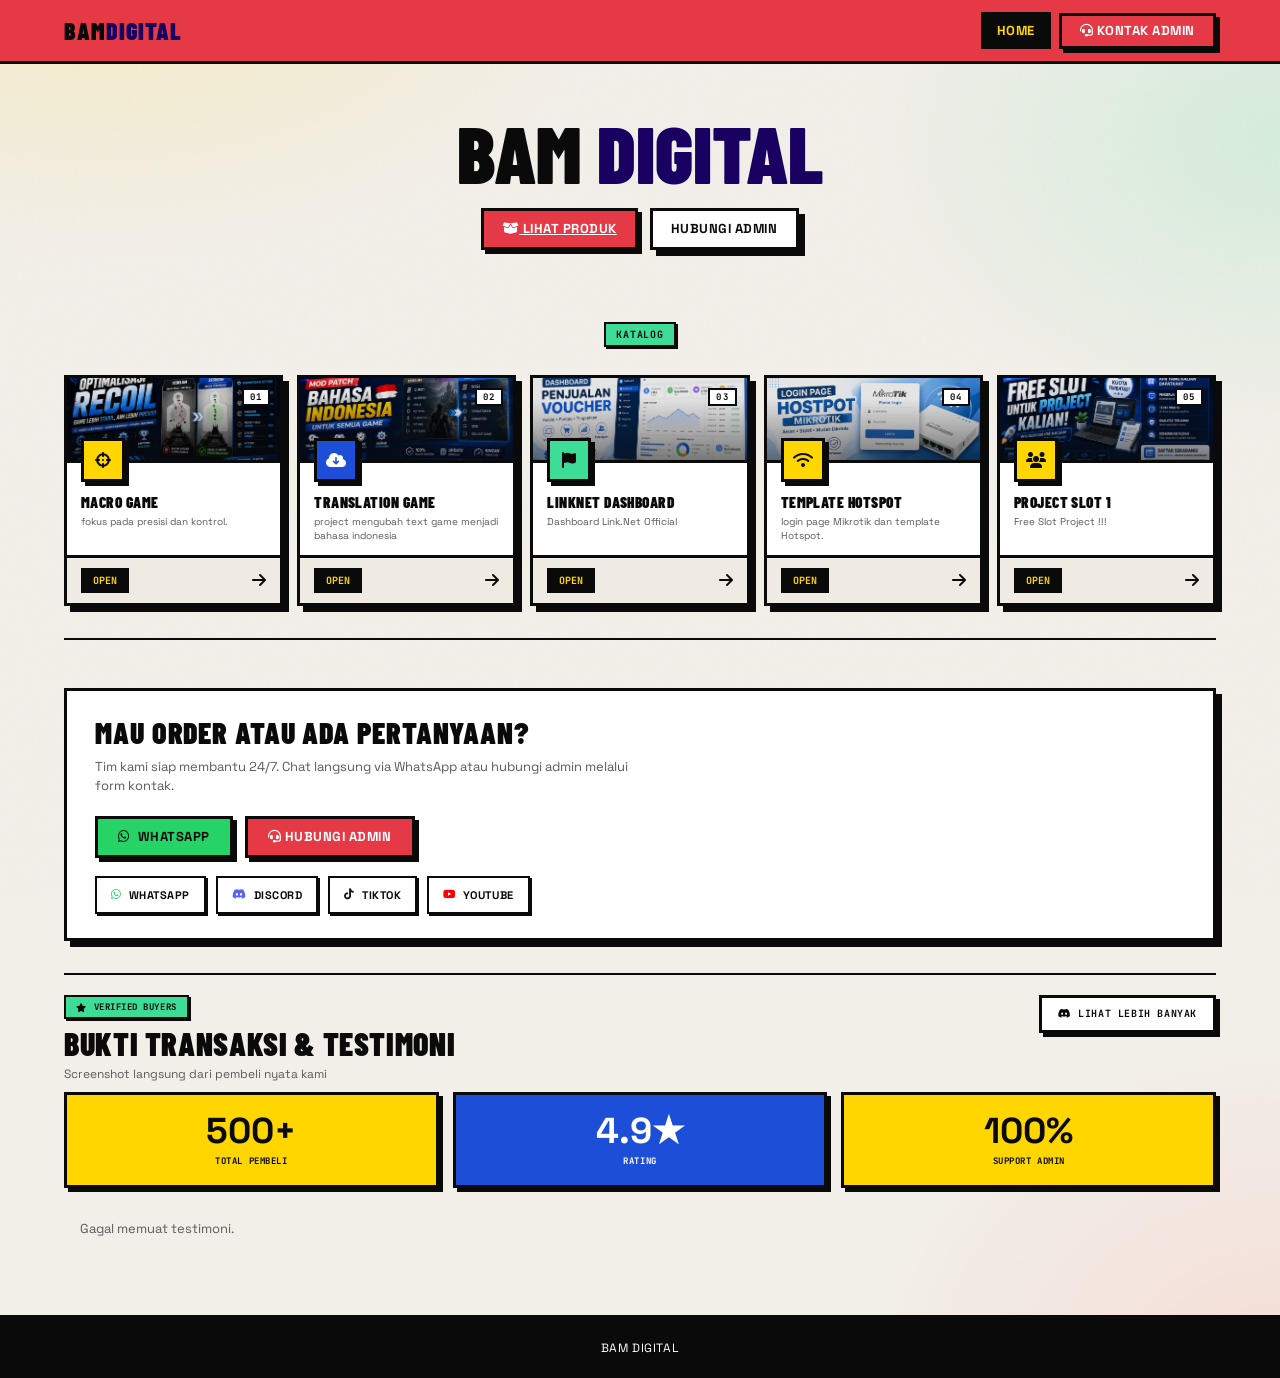
==== commit aab31e82: "Add files via upload" ====
--- a/index.html
+++ b/index.html
@@ -30,10 +30,25 @@
             <div class="section-header" style="text-align:center;flex-direction:column;align-items:center;">
                 <div>
                     <span class="section-tag">Katalog</span>
-                    <h2 class="section-title">Project</h2>
                 </div>
             </div>
             <div id="project-list" class="project-list"></div>
+        </section>
+
+        <section class="section cta-section">
+            <div class="cta-card">
+                <h2 class="cta-title">Mau Order atau Ada Pertanyaan?</h2>
+                <p class="cta-desc">Tim kami siap membantu 24/7. Chat langsung via WhatsApp atau hubungi admin melalui form kontak.</p>
+                <div class="cta-actions">
+                    <a class="btn btn-whatsapp" id="cta-whatsapp" href="#" target="_blank" rel="noopener">
+                        <i class="fa-brands fa-whatsapp"></i> WhatsApp
+                    </a>
+                    <button class="btn btn-primary" type="button" data-open-contact>
+                        <i class="fa-solid fa-headset"></i> Hubungi Admin
+                    </button>
+                </div>
+                <div class="cta-socials" id="cta-socials"></div>
+            </div>
         </section>
 
         <section id="testimoni" class="section testi-combo">
--- a/style.css
+++ b/style.css
@@ -816,7 +816,6 @@
 
 @media (min-width: 640px) {
     .product-grid { grid-template-columns: repeat(3, minmax(0, 1fr)); }
-    .project-list { grid-template-columns: repeat(3, minmax(0, 1fr)); }
 }
 
 @media (min-width: 1024px) {
@@ -824,7 +823,6 @@
 }
 
 @media (max-width: 720px) {
-    .site-nav { min-height: 56px; }
     .nav-inner { padding: 0 14px; }
     .logo-icon { width: 30px; height: 30px; }
     .logo-text { font-size: 18px; letter-spacing: 0.05em; }
@@ -883,15 +881,14 @@
 
 .project-list {
     display: grid;
-    grid-template-columns: repeat(3, minmax(0, 1fr));
-    gap: 18px;
+    grid-template-columns: repeat(5, minmax(0, 1fr));
+    gap: 14px;
 }
 
 .project-card {
     position: relative;
     display: flex;
     flex-direction: column;
-    min-height: 230px;
     overflow: hidden;
     border: var(--border-thick);
     background: var(--card);
@@ -909,7 +906,7 @@
 
 .project-card-top {
     position: relative;
-    height: 96px;
+    height: 85px;
     background: var(--card-2);
     border-bottom: var(--border-thick);
 }
@@ -938,26 +935,26 @@
 
 .project-num {
     position: absolute;
-    top: 12px;
-    right: 14px;
+    top: 10px;
+    right: 10px;
     z-index: 1;
     background: var(--white);
     border: var(--border-thick-2);
-    padding: 2px 7px;
+    padding: 1px 6px;
     color: var(--ink);
     font-family: "JetBrains Mono", monospace;
-    font-size: 11px;
+    font-size: 9px;
     font-weight: 700;
     letter-spacing: 0.12em;
 }
 
 .project-icon {
     position: absolute;
-    left: 18px;
-    bottom: -28px;
+    left: 14px;
+    bottom: -22px;
     z-index: 2;
-    width: 58px;
-    height: 58px;
+    width: 44px;
+    height: 44px;
     display: inline-flex;
     align-items: center;
     justify-content: center;
@@ -965,7 +962,7 @@
     box-shadow: var(--shadow-sm);
     background: var(--yellow);
     color: var(--black);
-    font-size: 22px;
+    font-size: 16px;
 }
 
 .project-card:nth-child(2) .project-icon { background: var(--navy); color: var(--white); }
@@ -973,29 +970,36 @@
 
 .project-body {
     min-width: 0;
-    padding: 44px 18px 16px;
+    padding: 32px 14px 12px;
 }
 
 .project-name {
     font-family: "Barlow Condensed", sans-serif;
-    font-size: 32px;
+    font-size: clamp(13px, 1.2vw, 16px);
     font-weight: 900;
-    line-height: 0.9;
+    line-height: 0.95;
     letter-spacing: 0.03em;
     text-transform: uppercase;
+    white-space: nowrap;
+    overflow: hidden;
+    text-overflow: ellipsis;
 }
 
 .project-desc {
-    min-height: 34px;
-    margin-top: 8px;
+    min-height: 0;
+    margin-top: 6px;
     color: var(--dim);
-    font-size: 12px;
+    font-size: 10px;
     line-height: 1.4;
+    display: -webkit-box;
+    -webkit-line-clamp: 2;
+    -webkit-box-orient: vertical;
+    overflow: hidden;
 }
 
 .project-foot {
     margin-top: auto;
-    padding: 13px 18px;
+    padding: 10px 14px;
     border-top: var(--border-thick);
     display: flex;
     align-items: center;
@@ -1003,7 +1007,7 @@
     background: var(--card-2);
     color: var(--ink);
     font-family: "JetBrains Mono", monospace;
-    font-size: 11px;
+    font-size: 10px;
     font-weight: 700;
 }
 
@@ -1025,9 +1029,13 @@
 }
 
 @media (max-width: 760px) {
-    .project-list {
-        grid-template-columns: 1fr;
-    }
+    .project-list { grid-template-columns: 1fr; }
+    .project-card-top { height: 130px; }
+    .project-icon { width: 48px; height: 48px; font-size: 18px; left: 16px; bottom: -24px; }
+    .project-name { font-size: clamp(15px, 4vw, 18px); white-space: normal; }
+    .project-desc { font-size: 12px; }
+    .project-body { padding: 34px 16px 14px; }
+    .project-foot { padding: 12px 16px; font-size: 11px; }
 }
 
 .home-hero {
@@ -1067,6 +1075,86 @@
     font-size: 13px;
 }
 
+/* ── CTA SECTION ── */
+.cta-card {
+    border: var(--border-thick);
+    background: var(--card);
+    box-shadow: var(--shadow);
+    padding: 28px 28px 24px;
+}
+.cta-title {
+    font-family: "Barlow Condensed", sans-serif;
+    font-size: clamp(20px, 2.8vw, 30px);
+    font-weight: 900;
+    text-transform: uppercase;
+    letter-spacing: 0.03em;
+    line-height: 0.92;
+}
+.cta-desc {
+    margin-top: 10px;
+    color: var(--dim);
+    font-size: 13px;
+    line-height: 1.5;
+    max-width: 560px;
+}
+.cta-actions {
+    display: flex;
+    flex-wrap: wrap;
+    gap: 12px;
+    margin-top: 20px;
+}
+.btn-whatsapp {
+    min-height: 42px;
+    padding: 0 20px;
+    display: inline-flex;
+    align-items: center;
+    gap: 8px;
+    font-size: 13px;
+    font-weight: 700;
+    text-transform: uppercase;
+    letter-spacing: 0.04em;
+    border: var(--border-thick);
+    text-decoration: none;
+    cursor: pointer;
+    background: #25D366;
+    color: var(--black);
+    box-shadow: var(--shadow-sm);
+    transition: all 0.12s ease;
+    border-radius: 0;
+    box-sizing: border-box;
+}
+.btn-whatsapp:hover {
+    transform: translate(-2px, -2px);
+    box-shadow: var(--shadow);
+}
+.cta-socials {
+    display: flex;
+    flex-wrap: wrap;
+    gap: 10px;
+    margin-top: 18px;
+}
+.social-pill {
+    display: inline-flex;
+    align-items: center;
+    gap: 7px;
+    padding: 8px 14px;
+    border: var(--border-thick-2);
+    background: var(--card);
+    font-size: 11px;
+    font-weight: 700;
+    text-transform: uppercase;
+    letter-spacing: 0.05em;
+    text-decoration: none;
+    color: var(--ink);
+    box-shadow: var(--shadow-push);
+    transition: all 0.1s ease;
+    border-radius: 0;
+}
+.social-pill:hover {
+    transform: translate(-1px, -1px);
+    box-shadow: var(--shadow-sm);
+}
+
 .home-stats {
     display: flex;
     gap: 12px;
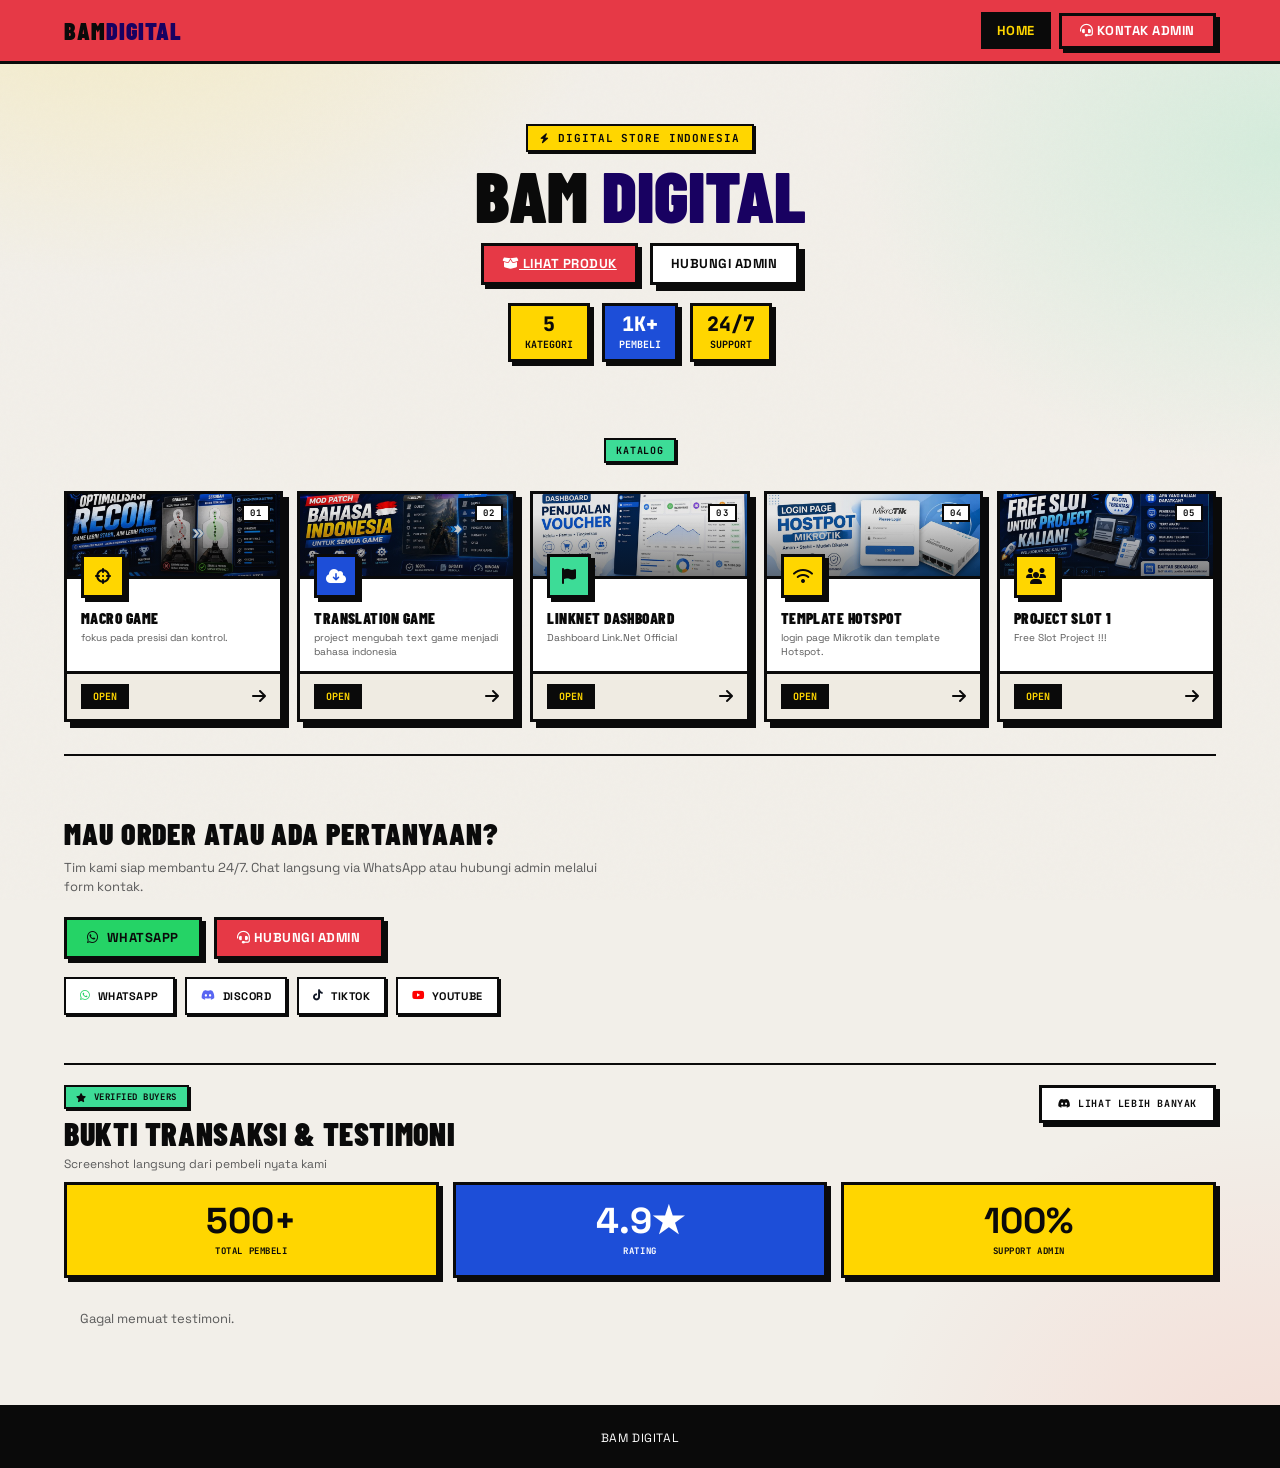
==== commit 992c81d9: "Add files via upload" ====
--- a/index.html
+++ b/index.html
@@ -17,10 +17,16 @@
     <main class="page">
         <section class="home-hero">
             <div class="hero-content">
+                <span class="hero-eyebrow"><i class="fa-solid fa-bolt"></i> Digital Store Indonesia</span>
                 <h1>BAM <span>DIGITAL</span></h1>
                 <div class="home-actions">
                     <a class="btn-primary" href="#produk"><i class="fa-solid fa-box-open"></i> Lihat Produk</a>
                     <button class="btn-ghost" type="button" data-open-contact>Hubungi Admin</button>
+                </div>
+                <div class="hero-stats-home">
+                    <div class="hero-stat-home"><b>5</b><span>Kategori</span></div>
+                    <div class="hero-stat-home"><b>1K+</b><span>Pembeli</span></div>
+                    <div class="hero-stat-home"><b>24/7</b><span>Support</span></div>
                 </div>
             </div>
         </section>
--- a/style.css
+++ b/style.css
@@ -844,8 +844,8 @@
     .site-nav.nav-open .nav-links { display: flex; }
     .nav-link, .nav-cta { width: 100%; min-height: 36px; font-size: 11px; }
     .page { padding: 68px 12px 28px; }
-    .home-hero { padding: 28px 16px 24px; }
-    .home-hero h1 { font-size: clamp(34px, 12vw, 48px); }
+    .home-hero { padding: 24px 16px 20px; }
+    .home-hero h1 { font-size: clamp(30px, 10vw, 40px); }
     .home-actions { margin-top: 14px; }
     .home-stats { margin-top: 18px; }
     .section { padding: 32px 0 8px; }
@@ -1039,19 +1039,51 @@
 }
 
 .home-hero {
+    position: relative;
+    overflow: hidden;
     text-align: center;
-    padding: 28px 28px 24px;
+    padding: 36px 24px 28px;
     border: none;
     background: transparent;
     box-shadow: none;
 }
+.home-hero::before {
+    content: "";
+    position: absolute;
+    inset: 0;
+    pointer-events: none;
+    display: none;
+}
+.hero-content {
+    position: relative;
+    z-index: 1;
+}
+.hero-eyebrow {
+    display: inline-flex;
+    align-items: center;
+    gap: 8px;
+    padding: 5px 12px;
+    font-family: "JetBrains Mono", monospace;
+    font-size: 11px;
+    font-weight: 700;
+    letter-spacing: 0.08em;
+    text-transform: uppercase;
+    background: var(--yellow);
+    color: var(--black);
+    border: var(--border-thick-2);
+    box-shadow: var(--shadow-push);
+}
+.hero-eyebrow i {
+    font-size: 10px;
+}
 
 .home-hero h1 {
     font-family: "Barlow Condensed", sans-serif;
-    font-size: clamp(46px, 8vw, 80px);
+    font-size: clamp(44px, 7vw, 72px);
     font-weight: 900;
-    line-height: 0.92;
-    text-transform: uppercase;
+    line-height: 0.9;
+    text-transform: uppercase;
+    margin-top: 10px;
     color: var(--black);
 }
 
@@ -1065,7 +1097,7 @@
     align-items: center;
     justify-content: center;
     gap: 12px;
-    margin-top: 18px;
+    margin-top: 16px;
 }
 
 .home-actions .btn-primary,
@@ -1075,12 +1107,42 @@
     font-size: 13px;
 }
 
+.hero-stats-home {
+    display: flex;
+    flex-wrap: wrap;
+    justify-content: center;
+    gap: 12px;
+    margin-top: 18px;
+}
+.hero-stat-home {
+    border: var(--border-thick);
+    padding: 8px 14px;
+    box-shadow: var(--shadow-sm);
+    font-family: "JetBrains Mono", monospace;
+    font-size: 10px;
+    font-weight: 700;
+    text-transform: uppercase;
+}
+.hero-stat-home b {
+    display: block;
+    font-size: 20px;
+    font-weight: 900;
+    line-height: 1;
+}
+.hero-stat-home span {
+    display: block;
+    margin-top: 4px;
+}
+.hero-stat-home:nth-child(1) { background: var(--yellow); color: var(--black); }
+.hero-stat-home:nth-child(2) { background: var(--navy); color: var(--white); }
+.hero-stat-home:nth-child(3) { background: var(--yellow); color: var(--black); }
+
 /* ── CTA SECTION ── */
 .cta-card {
-    border: var(--border-thick);
-    background: var(--card);
-    box-shadow: var(--shadow);
-    padding: 28px 28px 24px;
+    border: none;
+    background: transparent;
+    box-shadow: none;
+    padding: 16px 0;
 }
 .cta-title {
     font-family: "Barlow Condensed", sans-serif;
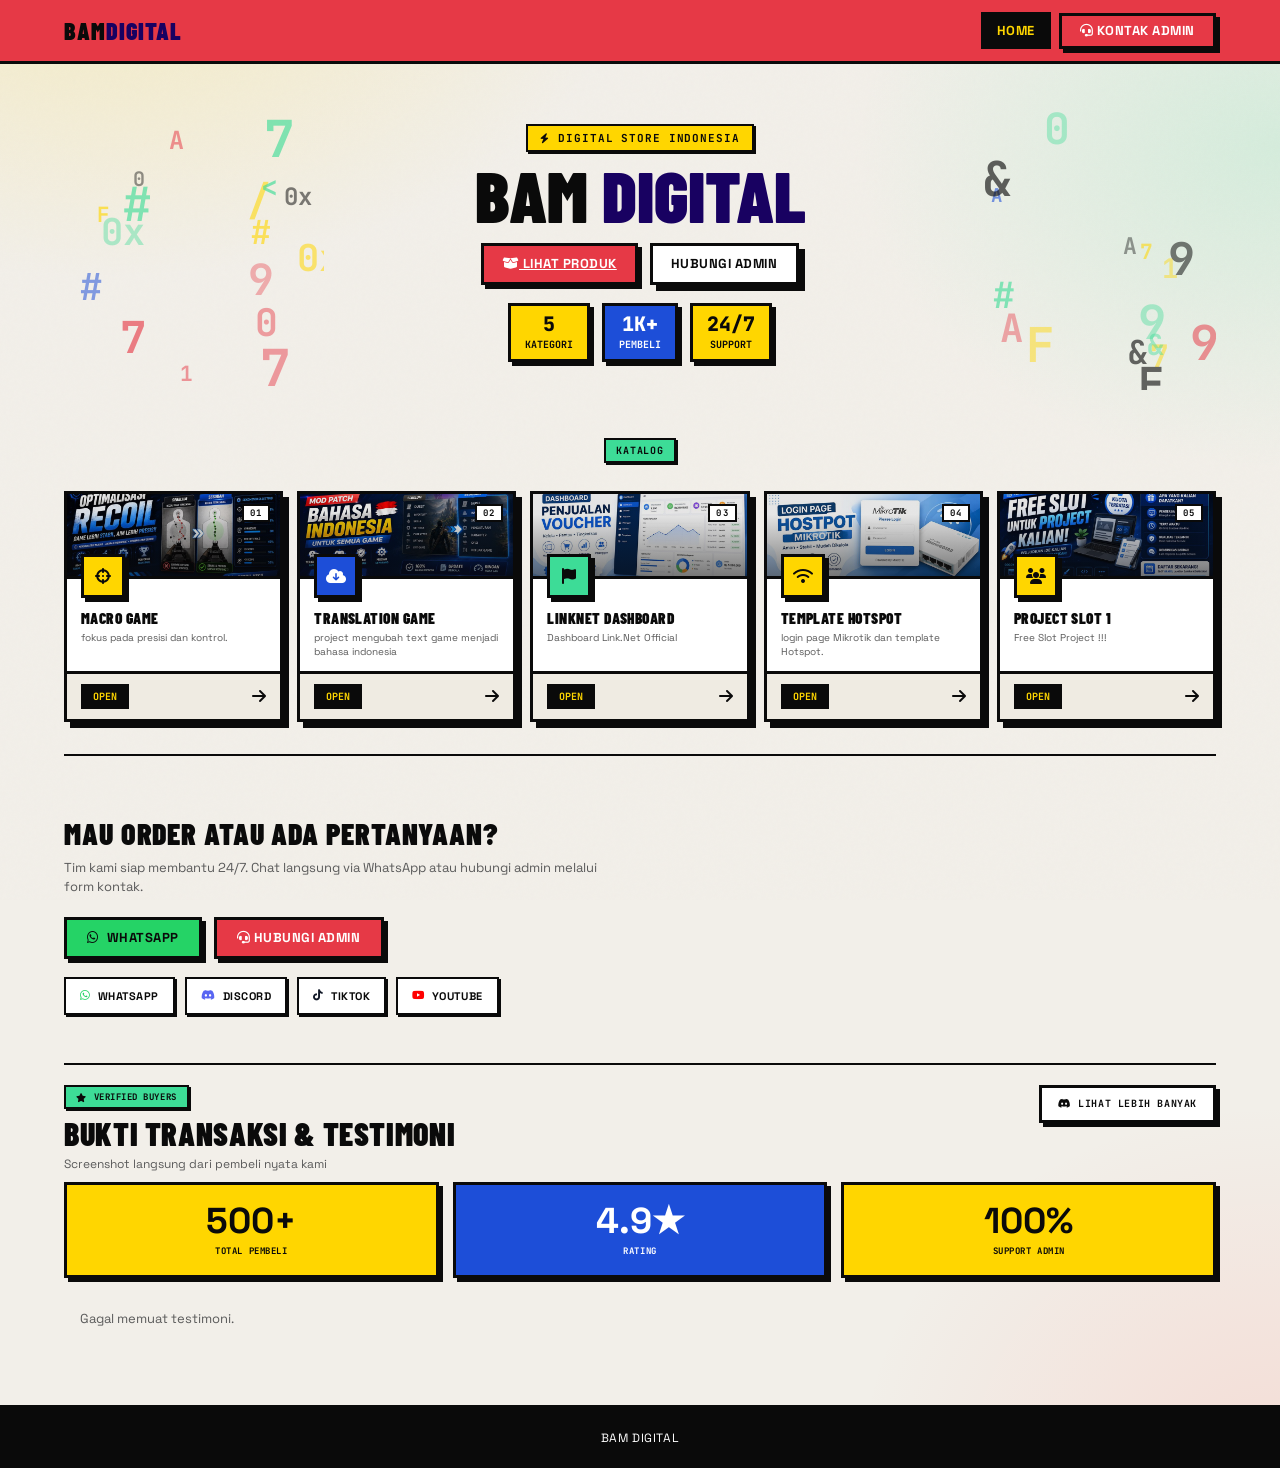
==== commit 55bdc0c7: "Add files via upload" ====
--- a/index.html
+++ b/index.html
@@ -16,6 +16,8 @@
 
     <main class="page">
         <section class="home-hero">
+            <div class="hero-deco hero-deco-left" id="hero-deco-left"></div>
+            <div class="hero-deco hero-deco-right" id="hero-deco-right"></div>
             <div class="hero-content">
                 <span class="hero-eyebrow"><i class="fa-solid fa-bolt"></i> Digital Store Indonesia</span>
                 <h1>BAM <span>DIGITAL</span></h1>
--- a/style.css
+++ b/style.css
@@ -1030,6 +1030,7 @@
 
 @media (max-width: 760px) {
     .project-list { grid-template-columns: 1fr; }
+    .hero-deco { display: none; }
     .project-card-top { height: 130px; }
     .project-icon { width: 48px; height: 48px; font-size: 18px; left: 16px; bottom: -24px; }
     .project-name { font-size: clamp(15px, 4vw, 18px); white-space: normal; }
@@ -1058,6 +1059,29 @@
     position: relative;
     z-index: 1;
 }
+.hero-deco {
+    position: absolute;
+    top: 0;
+    bottom: 0;
+    width: 260px;
+    overflow: hidden;
+    pointer-events: none;
+    z-index: 0;
+}
+.hero-deco-left { left: 0; }
+.hero-deco-right { right: 0; }
+.hero-deco span {
+    position: absolute;
+    font-family: "JetBrains Mono", monospace;
+    font-weight: 700;
+    line-height: 1;
+    animation: heroFloatUp linear infinite;
+    white-space: nowrap;
+}
+@keyframes heroFloatUp {
+    0% { transform: translateY(25vh); }
+    100% { transform: translateY(-120vh); }
+}
 .hero-eyebrow {
     display: inline-flex;
     align-items: center;
